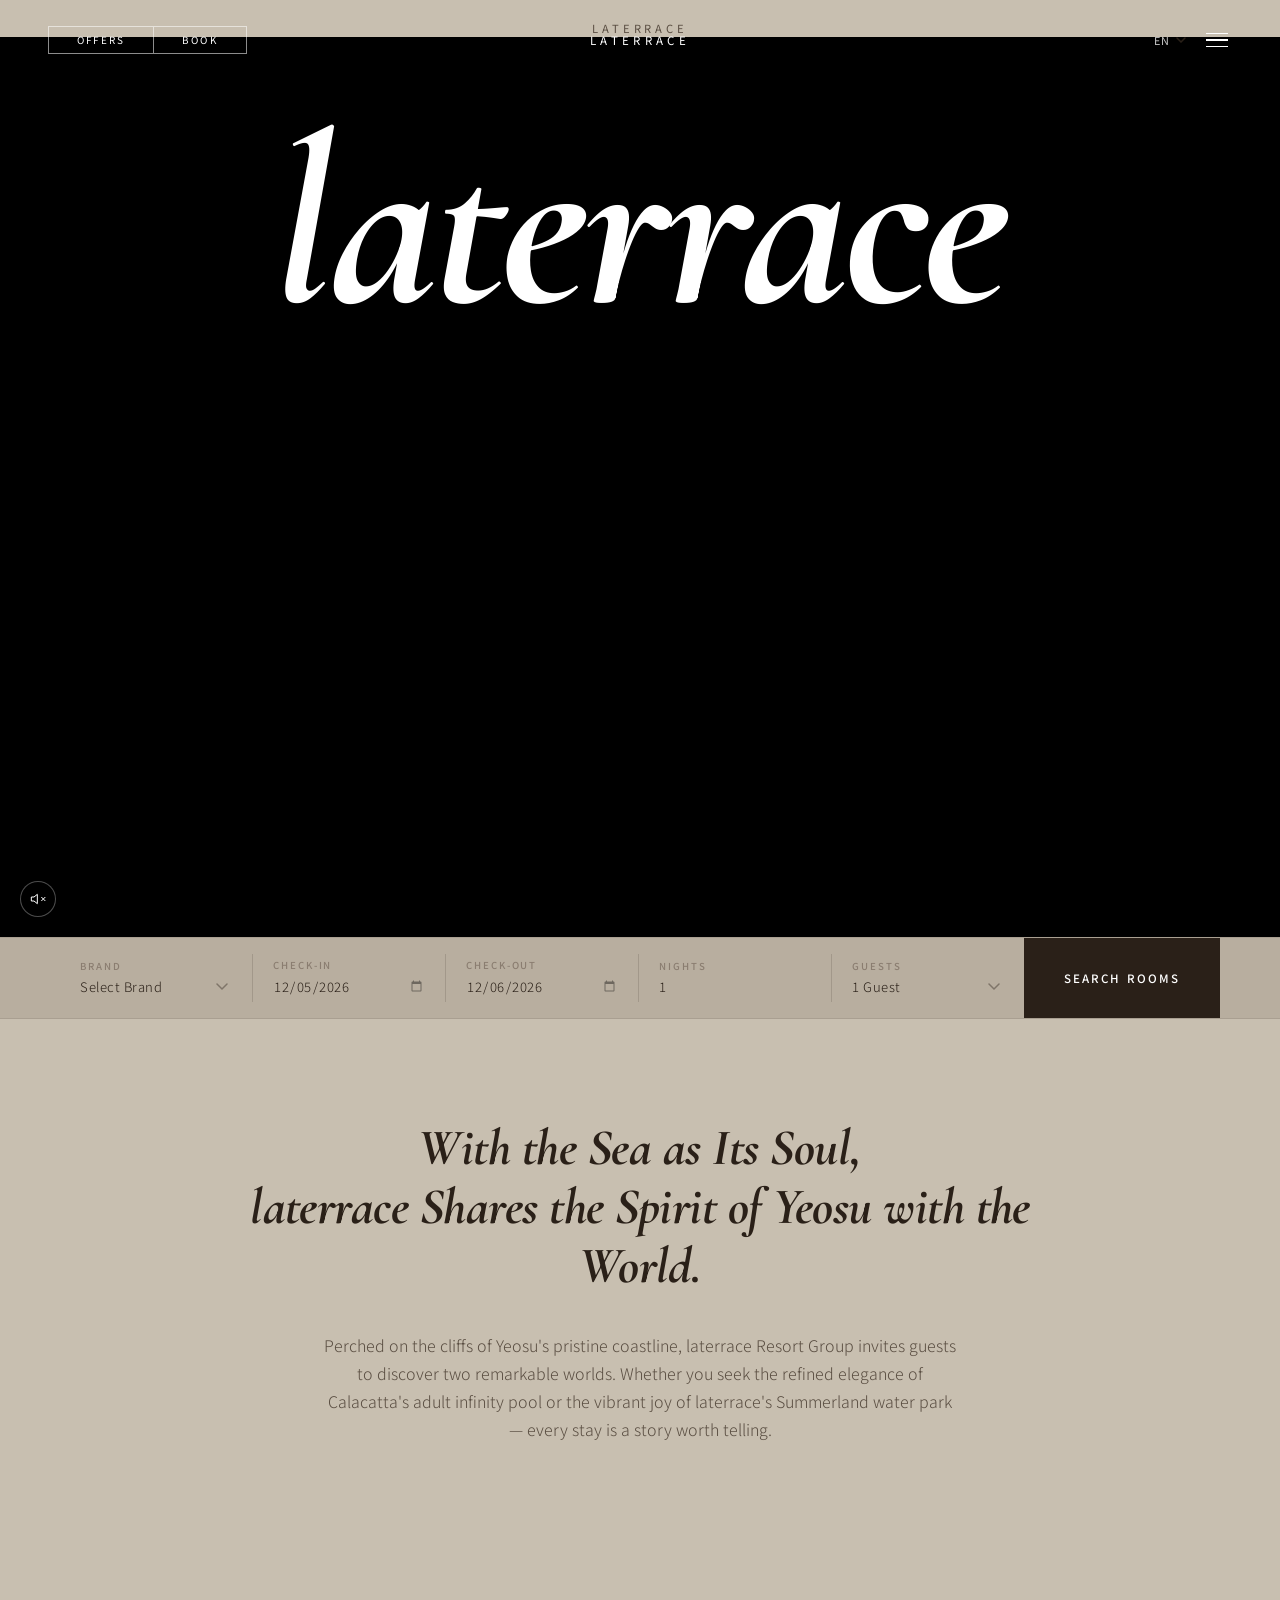
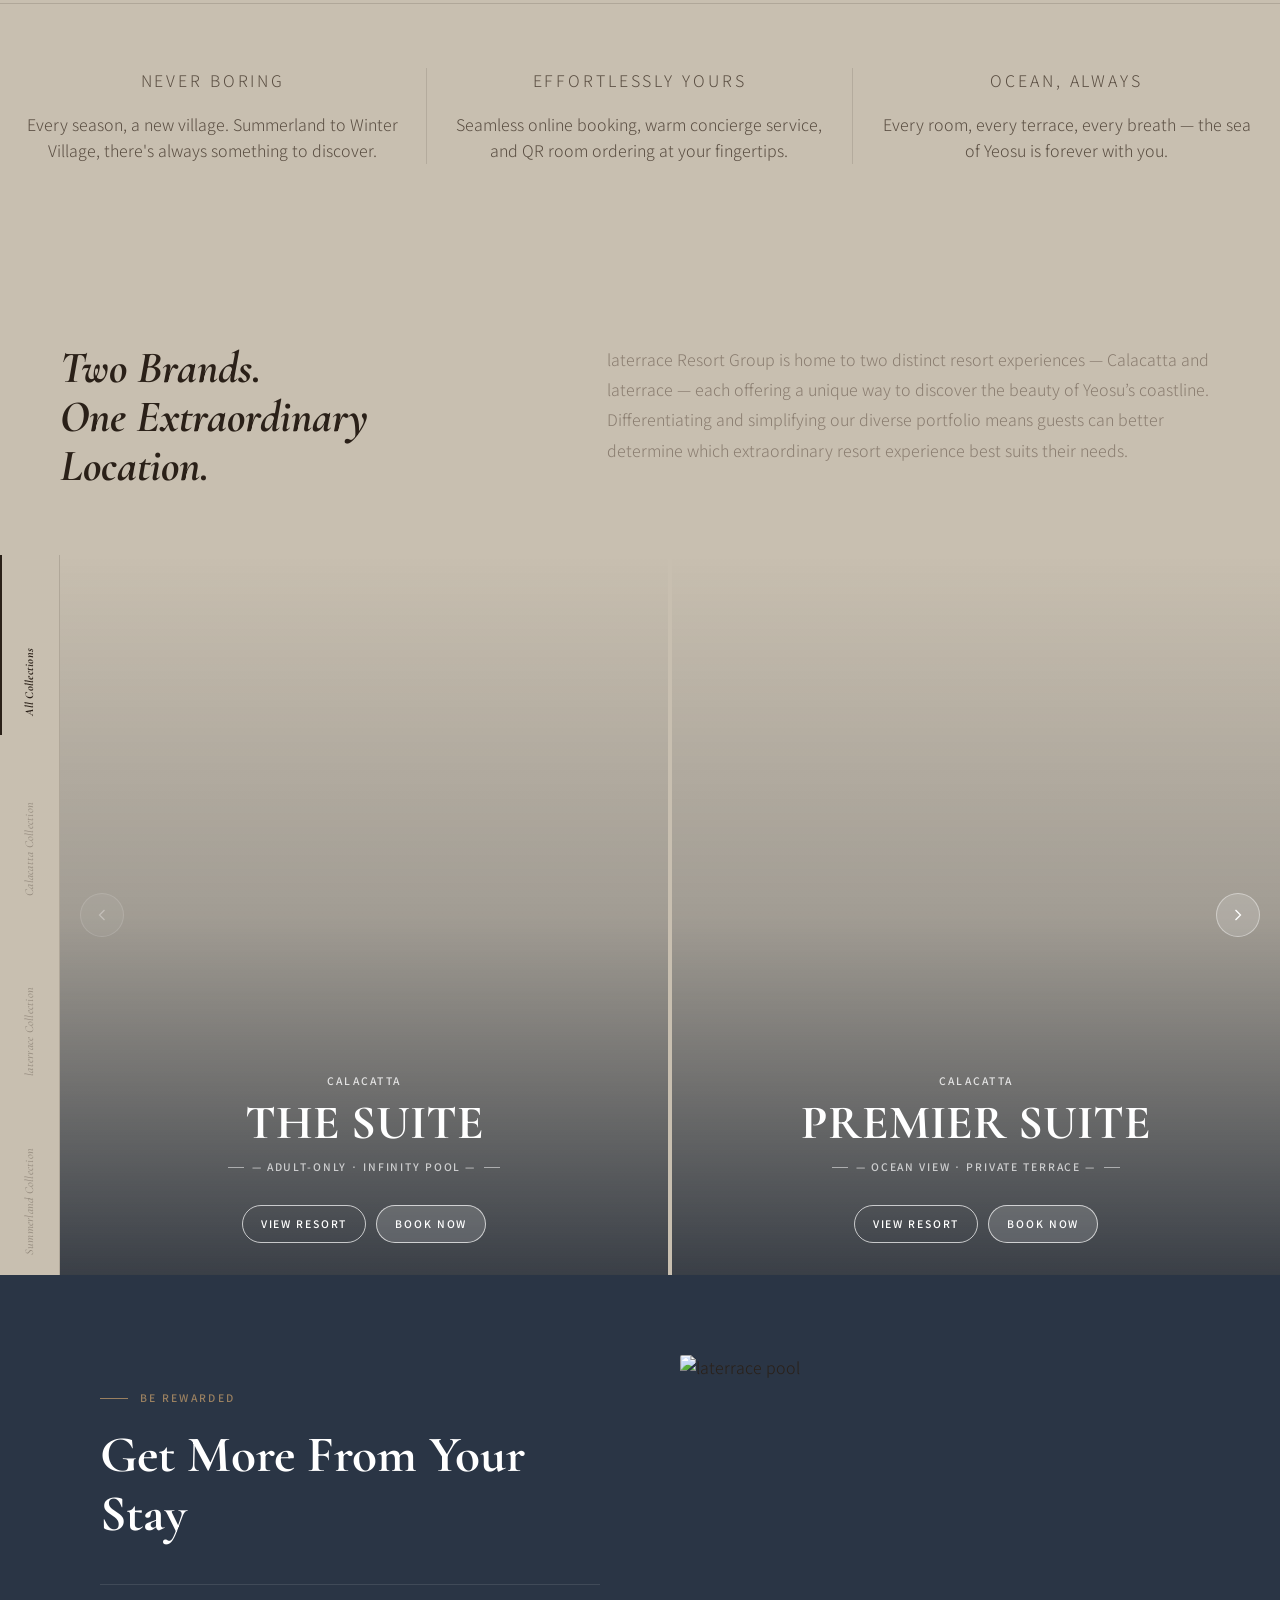
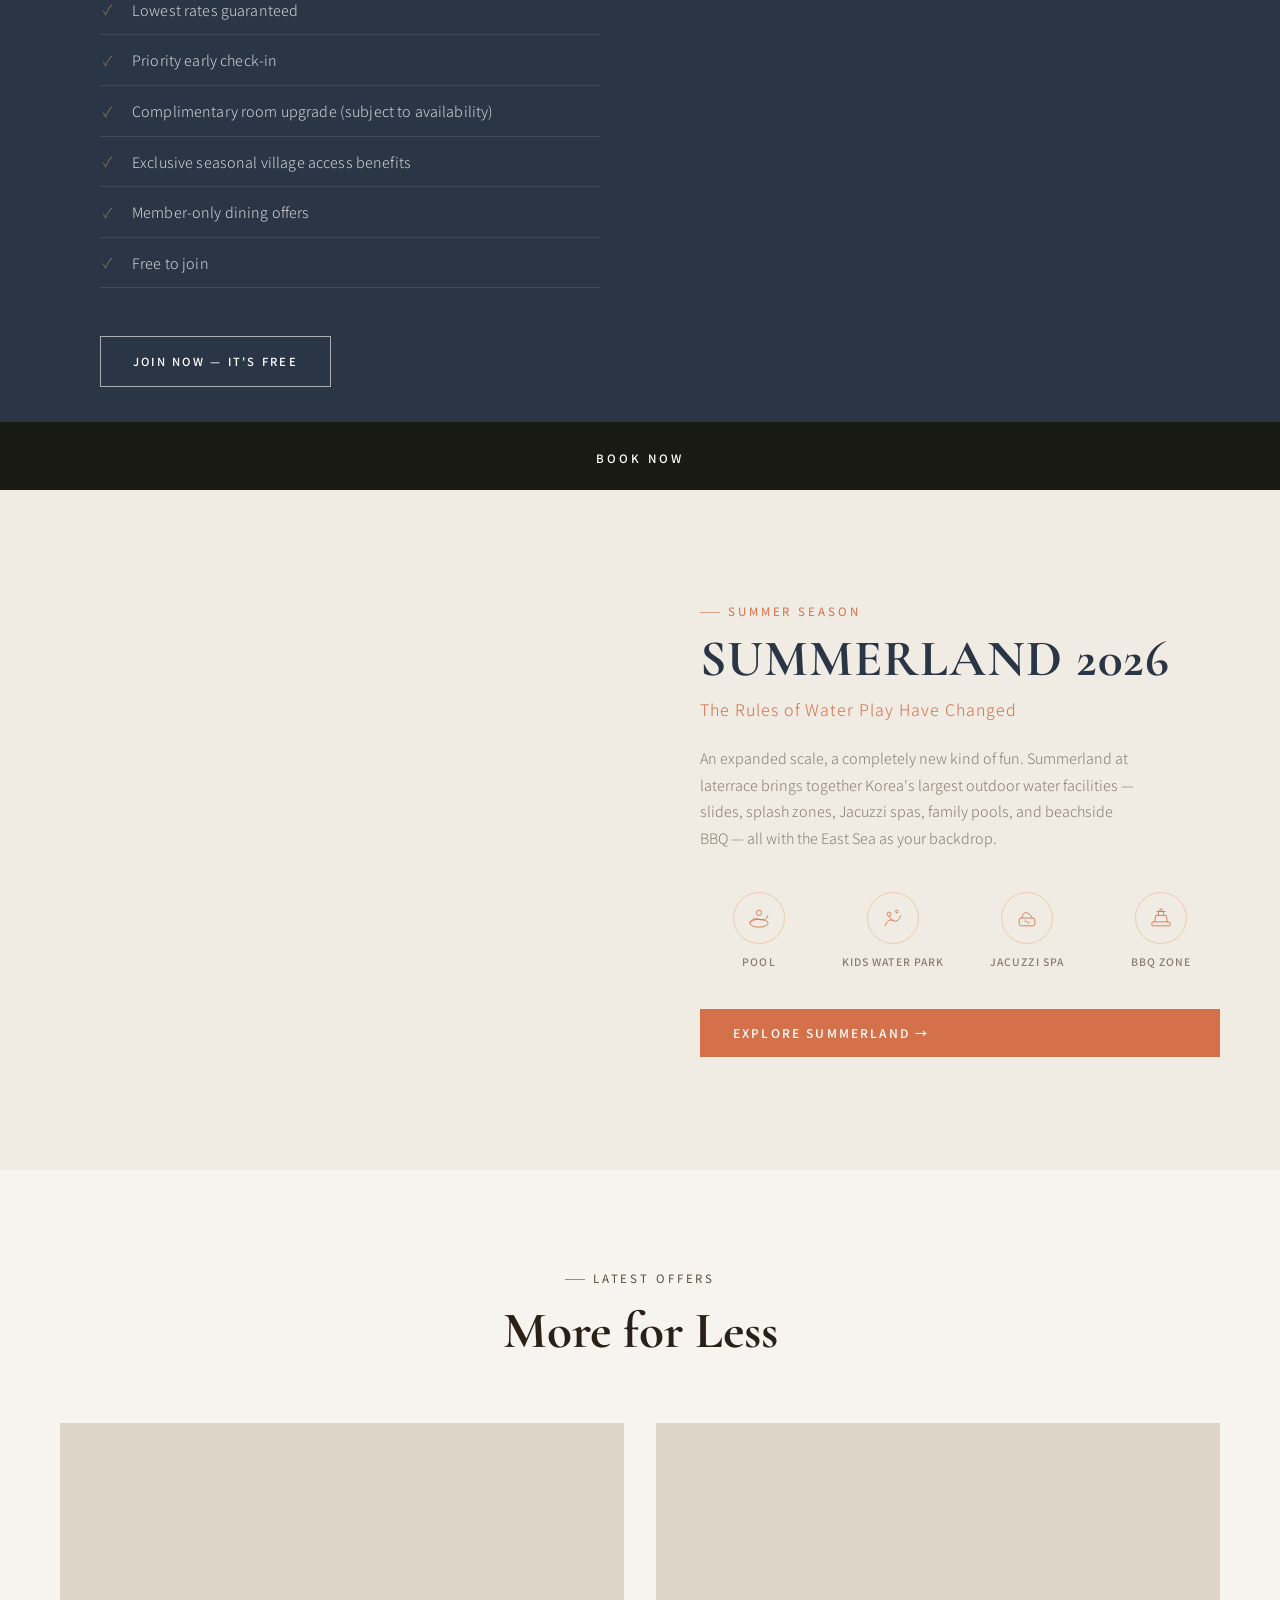
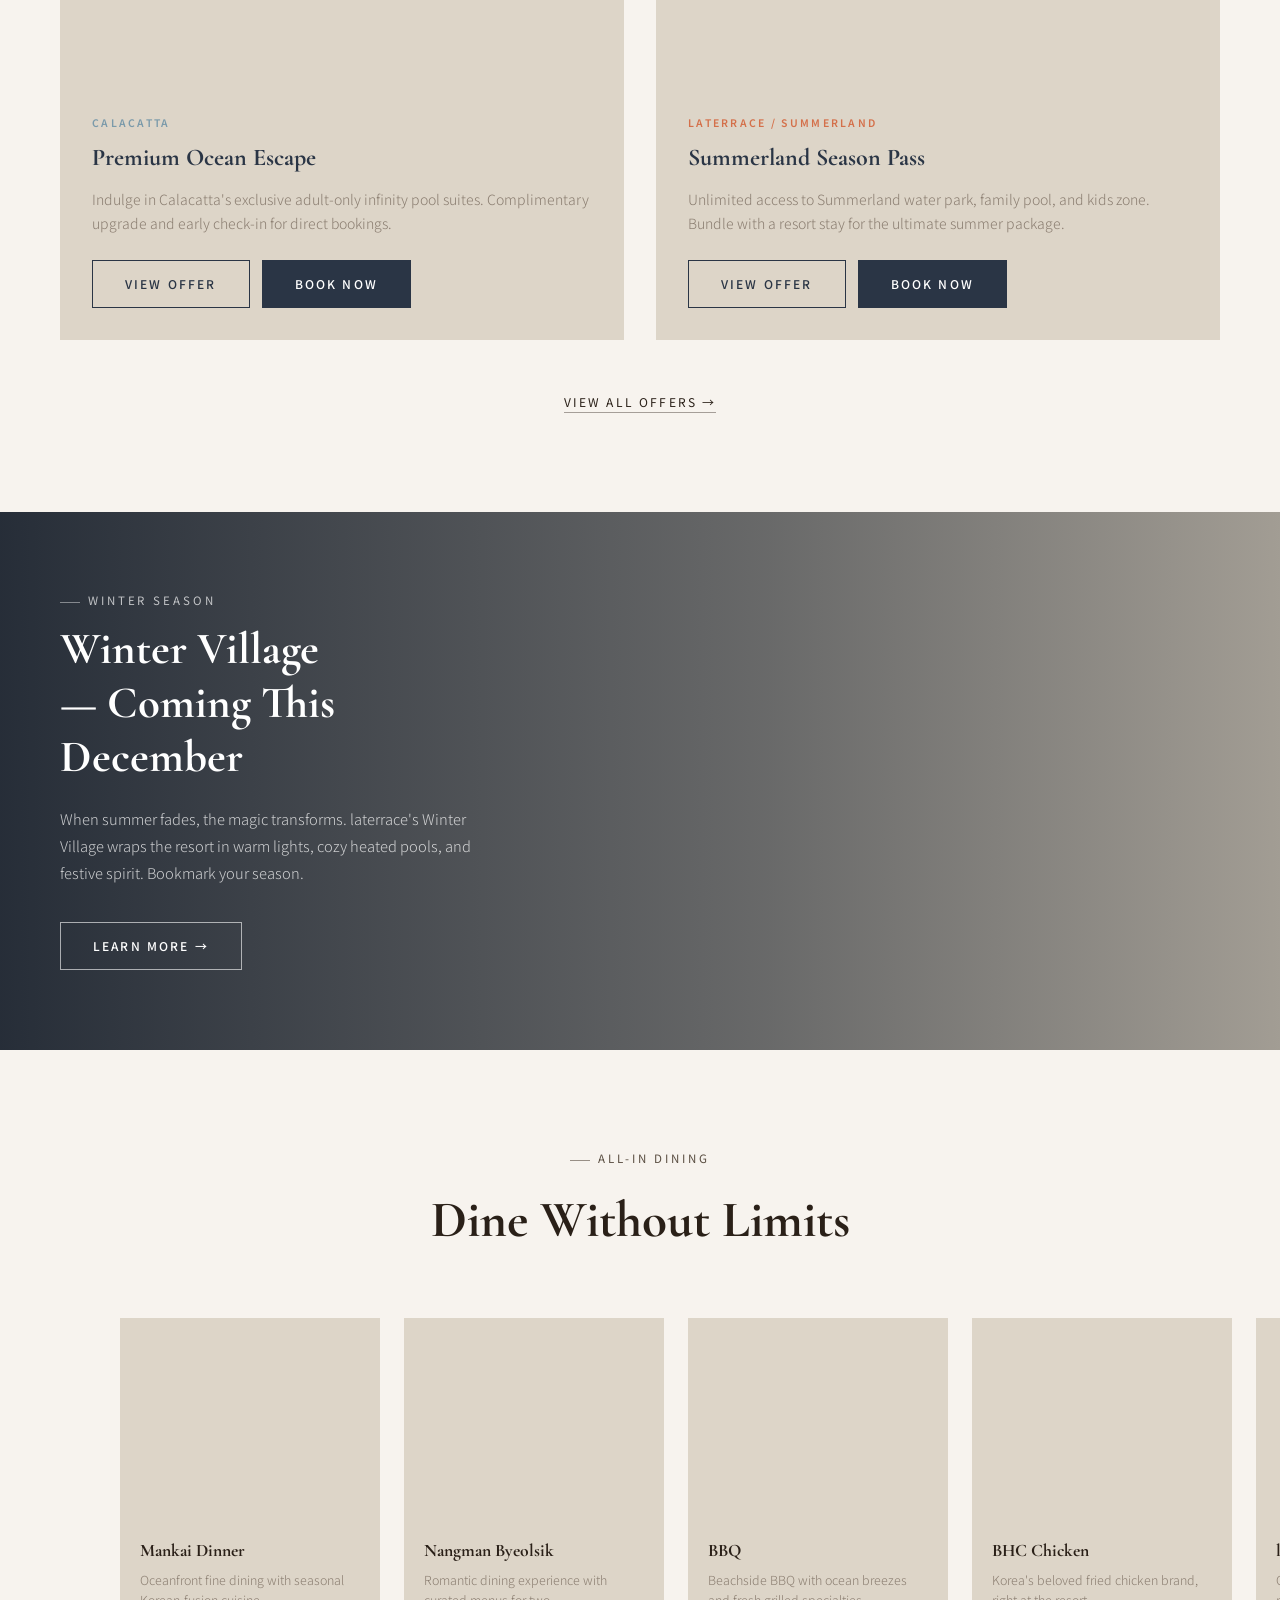
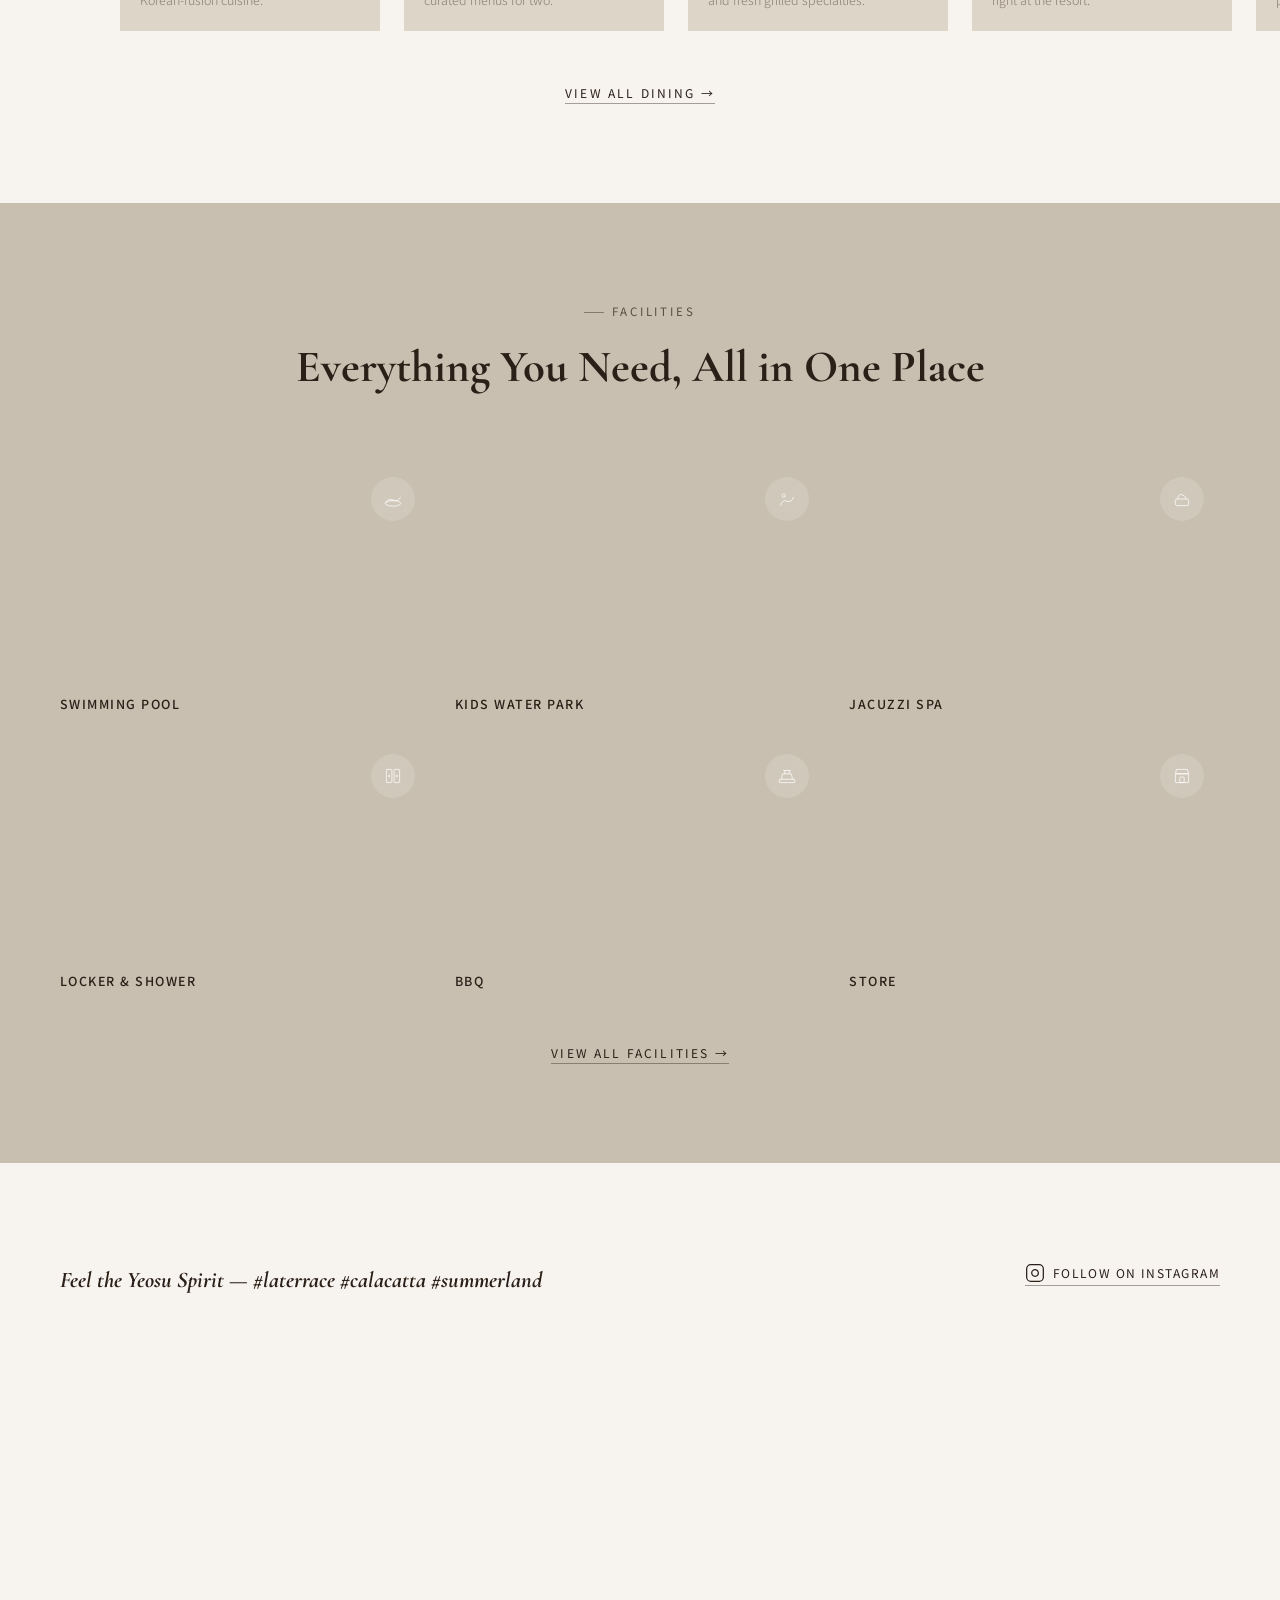
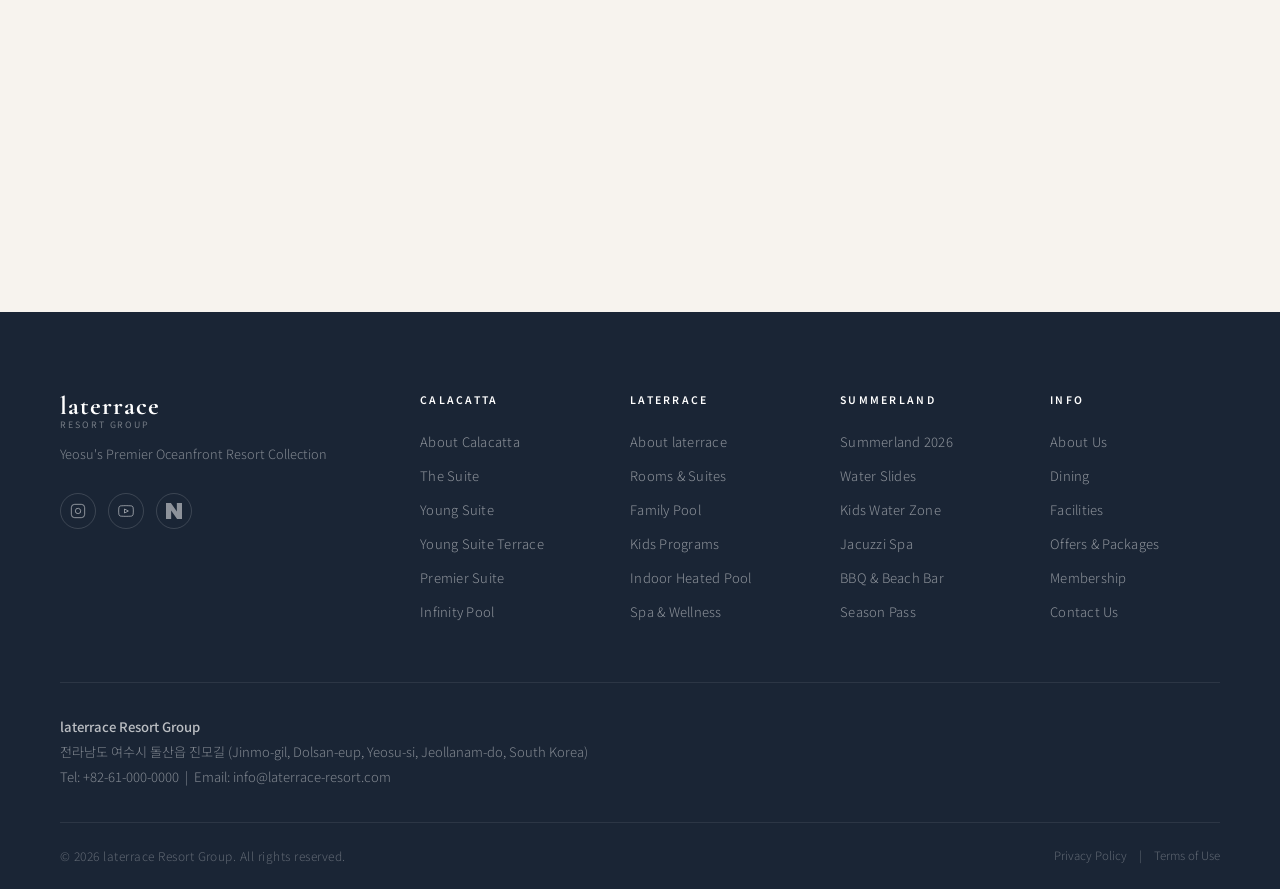
==== index.html @ 89e080fe "fix: brands tabs vertical list layout matching reference exactly" ====
<!DOCTYPE html>
<html lang="en">
<head>
  <meta charset="UTF-8" />
  <meta name="viewport" content="width=device-width, initial-scale=1.0" />
  <title>laterrace Resort Group | Yeosu's Premier Oceanfront Resort Collection</title>
  <meta name="description" content="Discover laterrace Resort Group in Yeosu, South Korea — home to Calacatta Hotel & Resort and laterrace Boutique Resort & Spa. Experience Summerland, luxury suites, and oceanfront living." />
  <link rel="preconnect" href="https://api.fontshare.com" />
  <link rel="preconnect" href="https://fonts.googleapis.com" />
  <link rel="preconnect" href="https://fonts.gstatic.com" crossorigin />
  <link href="https://fonts.googleapis.com/css2?family=Cormorant+Garamond:ital,wght@0,300;0,400;0,500;0,600;0,700;1,300;1,400;1,500;1,600;1,700&family=Noto+Sans+KR:wght@300;400;500&display=swap" rel="stylesheet" />
  <link href="https://api.fontshare.com/v2/css?f[]=satoshi@300,400,500,700&display=swap" rel="stylesheet" />
  <link rel="stylesheet" href="style.css" />
  <!-- HLS.js for native HLS streaming support -->
  <script src="https://cdn.jsdelivr.net/npm/hls.js@1.5.13/dist/hls.min.js"></script>
</head>
<body>

  <!-- ============================================================
       SECTION 1: NAVIGATION BAR
  ============================================================ -->
  <header class="navbar" id="navbar">
    <div class="navbar__inner">

      <!-- Left: OFFERS + BOOK (Sun Siyam style underline buttons) -->
      <div class="navbar__left">
        <a href="#offers" class="navbar__pill">OFFERS</a>
        <a href="#booking" class="navbar__pill">BOOK</a>
      </div>

      <!-- Center: brand name -->
      <a href="#" class="navbar__logo">
        <span class="navbar__logo-sub">laterrace</span>
      </a>

      <!-- Right: EN + hamburger -->
      <div class="navbar__right">
        <div class="navbar__lang">
          <button class="navbar__lang-btn active" data-lang="en">EN</button>
          <svg class="navbar__lang-arrow" viewBox="0 0 10 6" fill="none">
            <path d="M1 1l4 4 4-4" stroke="currentColor" stroke-width="1.5" stroke-linecap="round"/>
          </svg>
        </div>
        <button class="navbar__hamburger" id="hamburgerBtn" aria-label="Open menu">
          <span></span><span></span><span></span>
        </button>
      </div>

    </div>
  </header>

  <!-- Mobile Menu Overlay (Sun Siyam style) — placed outside header to avoid display:none inheritance -->
  <div class="navbar__mobile-menu" id="mobileMenu">
      <!-- Header: decorative logo center + X right -->
      <div class="mobile-menu__header">
        <!-- Decorative ornament (Sun Siyam style) -->
        <div class="mobile-menu__ornament" aria-hidden="true">
          <svg viewBox="0 0 80 50" fill="none" xmlns="http://www.w3.org/2000/svg">
            <!-- Decorative circular ornament like Sun Siyam -->
            <g transform="translate(40,25)">
              <circle cx="0" cy="0" r="18" stroke="currentColor" stroke-width="1" fill="none"/>
              <circle cx="0" cy="-18" r="3" fill="currentColor"/>
              <circle cx="0" cy="18" r="3" fill="currentColor"/>
              <circle cx="18" cy="0" r="3" fill="currentColor"/>
              <circle cx="-18" cy="0" r="3" fill="currentColor"/>
              <circle cx="12.7" cy="-12.7" r="2.5" fill="currentColor"/>
              <circle cx="-12.7" cy="-12.7" r="2.5" fill="currentColor"/>
              <circle cx="12.7" cy="12.7" r="2.5" fill="currentColor"/>
              <circle cx="-12.7" cy="12.7" r="2.5" fill="currentColor"/>
              <!-- Inner swirl lines -->
              <path d="M-8 -8 Q0 -14 8 -8 Q14 0 8 8 Q0 14 -8 8 Q-14 0 -8 -8Z" stroke="currentColor" stroke-width="1" fill="none"/>
            </g>
          </svg>
        </div>
        <button class="mobile-menu__close" id="mobileClose" aria-label="Close menu">&times;</button>
      </div>

      <!-- Divider -->
      <div class="mobile-menu__divider"></div>

      <!-- Nav links: large serif, title case -->
      <nav class="mobile-menu__nav">
        <a href="#" class="mobile-menu__link mobile-menu__link--active">
          <span class="mobile-menu__arrow">&#9654;</span>Home
        </a>
        <a href="#calacatta" class="mobile-menu__link">Calacatta</a>
        <a href="#laterrace" class="mobile-menu__link">laterrace</a>
        <a href="#summerland" class="mobile-menu__link">Summerland</a>
        <a href="#offers" class="mobile-menu__link">Offers</a>
        <a href="#dining" class="mobile-menu__link">Dining</a>
        <a href="#facilities" class="mobile-menu__link">Facilities</a>
        <a href="#contact" class="mobile-menu__link">Contact</a>
      </nav>

      <!-- JOIN MEMBERSHIP button -->
      <a href="#rewards" class="mobile-menu__join">JOIN OUR MEMBERSHIP</a>

      <!-- Language switcher -->
      <div class="mobile-menu__lang">
        <button class="mobile-menu__lang-btn active" data-lang="en">EN</button>
        <span class="mobile-menu__lang-sep">|</span>
        <button class="mobile-menu__lang-btn" data-lang="ko">KO</button>
      </div>
    </div>
  </div><!-- /mobileMenu -->

  <!-- ============================================================
       SECTION 2: HERO
       Part A: Fullscreen video (100vw x 100vh, no margin)
       Part B: Scroll → beige + wordmark overlapping video
  ============================================================ -->

  <!-- HERO: beige + wordmark overlapping fullscreen video -->
  <section class="hero" id="hero">

    <!-- Mobile-only top bar: hamburger -->
    <div class="hero__mobile-bar">
      <div class="hero__mobile-lang">
        <button class="navbar__lang-btn active" data-lang="en">EN</button>
        <svg class="hero__mobile-lang-arrow" viewBox="0 0 10 6" fill="none">
          <path d="M1 1l4 4 4-4" stroke="currentColor" stroke-width="1.5" stroke-linecap="round"/>
        </svg>
      </div>
      <button class="hero__mobile-hamburger" id="heroHamburgerBtn" aria-label="Open menu">
        <span></span><span></span><span></span>
      </button>
    </div>

    <!-- Brand label (small, above wordmark) -->
    <p class="hero__brand-label">LATERRACE</p>

    <!-- Hero stage: video + wordmark overlaid -->
    <div class="hero__stage">

      <!-- Video layer (behind text) -->
      <div class="hero__video-wrap">
        <video class="hero__video" id="heroVideo" preload="auto" webkit-playsinline="true" playsinline="true" x-webkit-airplay="allow" muted autoplay loop poster="http://gonylab11.speedgabia.com/calacatta/main/4.jpg"></video>
        <!-- Photo slideshow fallback -->
        <div class="hero__slideshow" id="heroSlideshow" style="display:none">
          <div class="hero__slide active" style="background-image:url('http://gonylab11.speedgabia.com/calacatta/main/1.jpg')"></div>
          <div class="hero__slide" style="background-image:url('http://gonylab11.speedgabia.com/calacatta/main/2.jpg')"></div>
          <div class="hero__slide" style="background-image:url('http://gonylab11.speedgabia.com/calacatta/main/3.jpg')"></div>
        </div>
        <!-- Volume button -->
        <button class="hero__volume" id="volumeBtn" aria-label="Toggle sound">
          <svg class="hero__volume-icon" id="volIconOff" viewBox="0 0 24 24" fill="none" stroke="currentColor" stroke-width="1.5">
            <path d="M11 5L6 9H2v6h4l5 4V5z"/>
            <line x1="23" y1="9" x2="17" y2="15"/>
            <line x1="17" y1="9" x2="23" y2="15"/>
          </svg>
          <svg class="hero__volume-icon hidden" id="volIconOn" viewBox="0 0 24 24" fill="none" stroke="currentColor" stroke-width="1.5">
            <path d="M11 5L6 9H2v6h4l5 4V5z"/>
            <path d="M19.07 4.93a10 10 0 0 1 0 14.14"/>
            <path d="M15.54 8.46a5 5 0 0 1 0 7.07"/>
          </svg>
        </button>
      </div>

      <!-- Wordmark layer (absolute, on top of video) -->
      <div class="hero__wordmark-wrap" aria-hidden="true">
        <span class="hero__wordmark">laterrace</span>
      </div>

    </div>

  </section>

  <!-- ============================================================
       SECTION 3: BOOKING WIDGET BAR
  ============================================================ -->
  <section class="booking" id="booking">
    <div class="booking__bar">
      <div class="booking__field">
        <label class="booking__label">BRAND</label>
        <select class="booking__select">
          <option value="">Select Brand</option>
          <option value="calacatta">CALACATTA Hotel &amp; Resort</option>
          <option value="laterrace">LATERRACE Boutique Resort</option>
        </select>
      </div>
      <div class="booking__divider"></div>
      <div class="booking__field">
        <label class="booking__label">CHECK-IN</label>
        <input type="date" class="booking__input" placeholder="Select date" />
      </div>
      <div class="booking__divider"></div>
      <div class="booking__field">
        <label class="booking__label">CHECK-OUT</label>
        <input type="date" class="booking__input" placeholder="Select date" />
      </div>
      <div class="booking__divider"></div>
      <div class="booking__field">
        <label class="booking__label">NIGHTS</label>
        <input type="number" class="booking__input" value="1" min="1" max="30" />
      </div>
      <div class="booking__divider"></div>
      <div class="booking__field">
        <label class="booking__label">GUESTS</label>
        <select class="booking__select">
          <option>1 Guest</option>
          <option>2 Guests</option>
          <option>3 Guests</option>
          <option>4 Guests</option>
          <option>5+ Guests</option>
        </select>
      </div>
      <button class="booking__btn">SEARCH ROOMS</button>
    </div>
  </section>

  <!-- ============================================================
       SECTION 4: BRAND INTRODUCTION — Centered layout (Sun Siyam style)
  ============================================================ -->
  <section class="intro" id="about">
    <div class="intro__inner intro__inner--centered container">

      <!-- Top: large centered heading -->
      <div class="intro__center-top reveal">
        <h2 class="intro__heading intro__heading--centered">
          With the Sea as Its Soul,<br />
          laterrace Shares the Spirit of Yeosu with the World.
        </h2>
        <p class="intro__body intro__body--centered">
          Perched on the cliffs of Yeosu's pristine coastline, laterrace Resort Group invites guests to discover two remarkable worlds. Whether you seek the refined elegance of Calacatta's adult infinity pool or the vibrant joy of laterrace's Summerland water park — every stay is a story worth telling.
        </p>
      </div>

      <!-- Bottom: 3-column feature cards -->
      <div class="intro__pillars-grid reveal delay-1">
        <div class="intro__pillar-col">
          <p class="intro__pillar-title--top">NEVER BORING</p>
          <p class="intro__pillar-desc--top">Every season, a new village. Summerland to Winter Village, there's always something to discover.</p>
        </div>
        <div class="intro__pillar-col">
          <p class="intro__pillar-title--top">EFFORTLESSLY YOURS</p>
          <p class="intro__pillar-desc--top">Seamless online booking, warm concierge service, and QR room ordering at your fingertips.</p>
        </div>
        <div class="intro__pillar-col">
          <p class="intro__pillar-title--top">OCEAN, ALWAYS</p>
          <p class="intro__pillar-desc--top">Every room, every terrace, every breath — the sea of Yeosu is forever with you.</p>
        </div>
      </div>

    </div>
  </section>

  <!-- ============================================================
       SECTION 5: DUAL BRAND SHOWCASE (brands) — rewards 바로 위
  ============================================================ -->
  <section class="brands" id="brands">

    <!-- 상단 소개 텍스트 영역 -->
    <div class="brands__intro reveal">
      <h2 class="brands__heading">Two Brands.<br />One Extraordinary<br />Location.</h2>
      <p class="brands__desc">laterrace Resort Group is home to two distinct resort experiences &mdash; Calacatta and laterrace &mdash; each offering a unique way to discover the beauty of Yeosu&rsquo;s coastline. Differentiating and simplifying our diverse portfolio means guests can better determine which extraordinary resort experience best suits their needs.</p>
    </div>

    <!-- 탭 메뉴 + 카드 슬라이더 래퍼런스 구조:
         모바일: 탭이 세로 목록 (위 구분선 → All Collections 굵게 → 구분선 → 나머지 항목들) → 아래 카드 슬라이더
         PC: 좌측 세로 탭 + 우측 슬라이더 나란히
    -->
    <div class="brands__main">
      <nav class="brands__tabs" aria-label="Brand collections">
        <button class="brands__tab brands__tab--active" data-collection="all">
          <span class="brands__tab-text">All Collections</span>
        </button>
        <button class="brands__tab" data-collection="calacatta">
          <span class="brands__tab-text">Calacatta Collection</span>
        </button>
        <button class="brands__tab" data-collection="laterrace">
          <span class="brands__tab-text">laterrace Collection</span>
        </button>
        <button class="brands__tab" data-collection="summerland">
          <span class="brands__tab-text">Summerland Collection</span>
        </button>
      </nav>

      <!-- 카드 슬라이더 -->
      <div class="brands__slider-wrap">
        <div class="brands__slider" id="brandsSlider">

          <div class="brand-slide" data-collection="calacatta">
            <div class="brand-slide__img" style="background-image:url('http://gonylab11.speedgabia.com/calacatta/main/facility/1.jpg');"></div>
            <div class="brand-slide__overlay"></div>
            <div class="brand-slide__content">
              <p class="brand-slide__brand">CALACATTA</p>
              <h3 class="brand-slide__name">THE SUITE</h3>
              <p class="brand-slide__sub">&mdash; ADULT-ONLY &middot; INFINITY POOL &mdash;</p>
            </div>
            <div class="brand-slide__actions">
              <a href="#" class="brand-slide__btn brand-slide__btn--outline">VIEW RESORT</a>
              <a href="#booking" class="brand-slide__btn brand-slide__btn--fill">BOOK NOW</a>
            </div>
          </div>

          <div class="brand-slide" data-collection="calacatta">
            <div class="brand-slide__img" style="background-image:url('http://gonylab11.speedgabia.com/calacatta/main/2.jpg');"></div>
            <div class="brand-slide__overlay"></div>
            <div class="brand-slide__content">
              <p class="brand-slide__brand">CALACATTA</p>
              <h3 class="brand-slide__name">PREMIER SUITE</h3>
              <p class="brand-slide__sub">&mdash; OCEAN VIEW &middot; PRIVATE TERRACE &mdash;</p>
            </div>
            <div class="brand-slide__actions">
              <a href="#" class="brand-slide__btn brand-slide__btn--outline">VIEW RESORT</a>
              <a href="#booking" class="brand-slide__btn brand-slide__btn--fill">BOOK NOW</a>
            </div>
          </div>

          <div class="brand-slide" data-collection="laterrace">
            <div class="brand-slide__img" style="background-image:url('http://gonylab4.speedgabia.com/laterrace/room/1/5/1.jpg');"></div>
            <div class="brand-slide__overlay"></div>
            <div class="brand-slide__content">
              <p class="brand-slide__brand">LATERRACE</p>
              <h3 class="brand-slide__name">BOUTIQUE RESORT</h3>
              <p class="brand-slide__sub">&mdash; FAMILY &middot; OCEANFRONT &mdash;</p>
            </div>
            <div class="brand-slide__actions">
              <a href="#" class="brand-slide__btn brand-slide__btn--outline">VIEW RESORT</a>
              <a href="#booking" class="brand-slide__btn brand-slide__btn--fill">BOOK NOW</a>
            </div>
          </div>

          <div class="brand-slide" data-collection="laterrace">
            <div class="brand-slide__img" style="background-image:url('http://gonylab4.speedgabia.com/laterrace/facility/2/1.jpg');"></div>
            <div class="brand-slide__overlay"></div>
            <div class="brand-slide__content">
              <p class="brand-slide__brand">LATERRACE</p>
              <h3 class="brand-slide__name">SPA &amp; WELLNESS</h3>
              <p class="brand-slide__sub">&mdash; HEALING &middot; OCEAN VIEWS &mdash;</p>
            </div>
            <div class="brand-slide__actions">
              <a href="#" class="brand-slide__btn brand-slide__btn--outline">VIEW RESORT</a>
              <a href="#booking" class="brand-slide__btn brand-slide__btn--fill">BOOK NOW</a>
            </div>
          </div>

          <div class="brand-slide" data-collection="summerland">
            <div class="brand-slide__img" style="background-image:url('http://gonylab4.speedgabia.com/laterrace/facility/1/1.jpg');"></div>
            <div class="brand-slide__overlay"></div>
            <div class="brand-slide__content">
              <p class="brand-slide__brand">SUMMERLAND</p>
              <h3 class="brand-slide__name">WATER PARK 2026</h3>
              <p class="brand-slide__sub">&mdash; FAMILY &middot; SLIDES &middot; JACUZZI &mdash;</p>
            </div>
            <div class="brand-slide__actions">
              <a href="#summerland" class="brand-slide__btn brand-slide__btn--outline">VIEW RESORT</a>
              <a href="#booking" class="brand-slide__btn brand-slide__btn--fill">BOOK NOW</a>
            </div>
          </div>

        </div><!-- /.brands__slider -->

        <button class="brands__arrow brands__arrow--prev" id="brandsPrev" aria-label="Previous">
          <svg viewBox="0 0 24 24" fill="none" stroke="currentColor" stroke-width="1.5"><polyline points="15 18 9 12 15 6"/></svg>
        </button>
        <button class="brands__arrow brands__arrow--next" id="brandsNext" aria-label="Next">
          <svg viewBox="0 0 24 24" fill="none" stroke="currentColor" stroke-width="1.5"><polyline points="9 6 15 12 9 18"/></svg>
        </button>

      </div><!-- /.brands__slider-wrap -->
    </div><!-- /.brands__main -->
  </section>

  <!-- ============================================================
       SECTION 5b: MEMBERSHIP / REWARDS TEASER
  ============================================================ -->
  <section class="rewards" id="rewards">
    <div class="rewards__body">
      <!-- 텍스트 영역 -->
      <div class="rewards__content reveal">
        <p class="rewards__eyebrow"><span class="rewards__eyebrow-line"></span> BE REWARDED</p>
        <h2 class="rewards__heading">Get More From Your Stay</h2>
        <ul class="rewards__list">
          <li class="rewards__item"><span class="rewards__check">&#10003;</span>Lowest rates guaranteed</li>
          <li class="rewards__item"><span class="rewards__check">&#10003;</span>Priority early check-in</li>
          <li class="rewards__item"><span class="rewards__check">&#10003;</span>Complimentary room upgrade (subject to availability)</li>
          <li class="rewards__item"><span class="rewards__check">&#10003;</span>Exclusive seasonal village access benefits</li>
          <li class="rewards__item"><span class="rewards__check">&#10003;</span>Member-only dining offers</li>
          <li class="rewards__item"><span class="rewards__check">&#10003;</span>Free to join</li>
        </ul>
        <a href="#" class="rewards__join-btn">JOIN NOW — IT'S FREE</a>
      </div>
      <!-- 이미지 영역 -->
      <div class="rewards__visual reveal delay-1">
        <img src="http://gonylab4.speedgabia.com/laterrace/facility/2/1.jpg" alt="laterrace pool" class="rewards__photo" />
      </div>
    </div>
    <!-- 하단 고정 BOOK NOW 바 -->
    <div class="rewards__book-bar">
      <a href="#booking" class="rewards__book-link">BOOK NOW</a>
    </div>
  </section>

  <!-- ============================================================
       SECTION 6: SEASONAL VILLAGE — SUMMERLAND HERO
  ============================================================ -->
  <section class="summerland" id="summerland">
    <div class="summerland__inner">
      <div class="summerland__visual reveal">
        <div class="summerland__photo" style="background-image:url('http://gonylab4.speedgabia.com/laterrace/facility/1/1.jpg'); background-size:cover; background-position:center; width:100%; height:100%; min-height:500px; border-radius:4px;"></div>
      </div>

      <div class="summerland__content reveal delay-1">
        <p class="section-label section-label--summer">Summer Season</p>
        <h2 class="summerland__heading">SUMMERLAND 2026</h2>
        <p class="summerland__sub">The Rules of Water Play Have Changed</p>
        <p class="summerland__body">
          An expanded scale, a completely new kind of fun. Summerland at laterrace brings together Korea's largest outdoor water facilities — slides, splash zones, Jacuzzi spas, family pools, and beachside BBQ — all with the East Sea as your backdrop.
        </p>
        <div class="summerland__features">
          <div class="summerland__feature">
            <div class="summerland__feature-icon">
              <svg viewBox="0 0 40 40" fill="none" stroke="currentColor" stroke-width="1.3">
                <ellipse cx="20" cy="28" rx="14" ry="6"/>
                <path d="M6 28 Q10 18 20 22 Q30 26 34 16"/>
                <circle cx="20" cy="12" r="4"/>
              </svg>
            </div>
            <span>Pool</span>
          </div>
          <div class="summerland__feature">
            <div class="summerland__feature-icon">
              <svg viewBox="0 0 40 40" fill="none" stroke="currentColor" stroke-width="1.3">
                <path d="M8 32 Q12 20 20 24 Q28 28 32 16"/>
                <circle cx="14" cy="14" r="3"/>
                <circle cx="26" cy="10" r="2"/>
                <path d="M14 17 Q16 22 20 24"/>
              </svg>
            </div>
            <span>Kids Water Park</span>
          </div>
          <div class="summerland__feature">
            <div class="summerland__feature-icon">
              <svg viewBox="0 0 40 40" fill="none" stroke="currentColor" stroke-width="1.3">
                <rect x="8" y="20" width="24" height="12" rx="3"/>
                <path d="M12 20 Q14 10 20 12 Q26 14 28 20"/>
                <path d="M16 26 Q18 22 20 26 Q22 30 24 26"/>
              </svg>
            </div>
            <span>Jacuzzi Spa</span>
          </div>
          <div class="summerland__feature">
            <div class="summerland__feature-icon">
              <svg viewBox="0 0 40 40" fill="none" stroke="currentColor" stroke-width="1.3">
                <rect x="6" y="26" width="28" height="6" rx="1"/>
                <path d="M10 26 L12 16 L28 16 L30 26"/>
                <path d="M16 16 L16 10 M24 16 L24 10"/>
                <path d="M13 10 L27 10"/>
                <circle cx="20" cy="8" r="2"/>
              </svg>
            </div>
            <span>BBQ Zone</span>
          </div>
        </div>
        <a href="#" class="btn btn--summer">EXPLORE SUMMERLAND &rarr;</a>
      </div>
    </div>
  </section>

  <!-- ============================================================
       SECTION 7: LATEST OFFERS
  ============================================================ -->
  <section class="offers" id="offers">
    <div class="offers__inner container">
      <div class="offers__header reveal">
        <p class="section-label">Latest Offers</p>
        <h2 class="offers__heading">More for Less</h2>
      </div>

      <div class="offers__grid reveal delay-1">
        <div class="offer-card">
          <div class="offer-card__image" style="background-image:url('http://gonylab11.speedgabia.com/calacatta/main/facility/1.jpg'); background-size:cover; background-position:center; height:260px; border-radius:4px 4px 0 0;"></div>
          <div class="offer-card__body">
            <p class="offer-card__brand">CALACATTA</p>
            <h3 class="offer-card__title">Premium Ocean Escape</h3>
            <p class="offer-card__desc">Indulge in Calacatta's exclusive adult-only infinity pool suites. Complimentary upgrade and early check-in for direct bookings.</p>
            <div class="offer-card__actions">
              <a href="#" class="btn btn--outline-dark">VIEW OFFER</a>
              <a href="#booking" class="btn btn--dark">BOOK NOW</a>
            </div>
          </div>
        </div>

        <div class="offer-card">
          <div class="offer-card__image" style="background-image:url('http://gonylab4.speedgabia.com/laterrace/facility/3/1.jpg'); background-size:cover; background-position:center; height:260px; border-radius:4px 4px 0 0;"></div>
          <div class="offer-card__body">
            <p class="offer-card__brand offer-card__brand--summer">LATERRACE / SUMMERLAND</p>
            <h3 class="offer-card__title">Summerland Season Pass</h3>
            <p class="offer-card__desc">Unlimited access to Summerland water park, family pool, and kids zone. Bundle with a resort stay for the ultimate summer package.</p>
            <div class="offer-card__actions">
              <a href="#" class="btn btn--outline-dark">VIEW OFFER</a>
              <a href="#booking" class="btn btn--dark">BOOK NOW</a>
            </div>
          </div>
        </div>
      </div>

      <div class="offers__more reveal delay-2">
        <a href="#" class="offers__more-link">VIEW ALL OFFERS &rarr;</a>
      </div>
    </div>
  </section>

  <!-- ============================================================
       SECTION 9: WINTER VILLAGE TEASER
  ============================================================ -->
  <section class="winter" id="winter">
    <div class="winter__inner">
      <div class="winter__bg" style="background-image:url('http://gonylab11.speedgabia.com/calacatta/main/6.jpg'); background-size:cover; background-position:center;"></div>
      <div class="winter__overlay"></div>
      <div class="winter__content reveal">
        <p class="section-label section-label--light">Winter Season</p>
        <h2 class="winter__heading">Winter Village<br />— Coming This December</h2>
        <p class="winter__body">
          When summer fades, the magic transforms. laterrace's Winter Village wraps the resort in warm lights, cozy heated pools, and festive spirit. Bookmark your season.
        </p>
        <a href="#" class="btn btn--outline-light">LEARN MORE &rarr;</a>
      </div>
    </div>
  </section>

  <!-- ============================================================
       SECTION 10: DINING HIGHLIGHT
  ============================================================ -->
  <section class="dining" id="dining">
    <div class="dining__inner container">
      <div class="dining__header reveal">
        <p class="section-label">All-in Dining</p>
        <h2 class="dining__heading">Dine Without Limits</h2>
      </div>

      <div class="dining__scroll-wrap">
        <div class="dining__cards reveal delay-1">
          <div class="dining-card">
            <div class="dining-card__image" style="background-image:url('http://gonylab4.speedgabia.com/laterrace/dining/1/2.jpg'); background-size:cover; background-position:center;"></div>
            <div class="dining-card__body">
              <h3 class="dining-card__name">Mankai Dinner</h3>
              <p class="dining-card__desc">Oceanfront fine dining with seasonal Korean-fusion cuisine.</p>
            </div>
          </div>
          <div class="dining-card">
            <div class="dining-card__image" style="background-image:url('http://gonylab4.speedgabia.com/laterrace/dining/2/1.jpg'); background-size:cover; background-position:center;"></div>
            <div class="dining-card__body">
              <h3 class="dining-card__name">Nangman Byeolsik</h3>
              <p class="dining-card__desc">Romantic dining experience with curated menus for two.</p>
            </div>
          </div>
          <div class="dining-card">
            <div class="dining-card__image" style="background-image:url('http://gonylab4.speedgabia.com/laterrace/dining/3/1.jpg'); background-size:cover; background-position:center;"></div>
            <div class="dining-card__body">
              <h3 class="dining-card__name">BBQ</h3>
              <p class="dining-card__desc">Beachside BBQ with ocean breezes and fresh grilled specialties.</p>
            </div>
          </div>
          <div class="dining-card">
            <div class="dining-card__image" style="background-image:url('http://gonylab4.speedgabia.com/laterrace/dining/4/1.jpg'); background-size:cover; background-position:center;"></div>
            <div class="dining-card__body">
              <h3 class="dining-card__name">BHC Chicken</h3>
              <p class="dining-card__desc">Korea's beloved fried chicken brand, right at the resort.</p>
            </div>
          </div>
          <div class="dining-card">
            <div class="dining-card__image" style="background-image:url('http://gonylab4.speedgabia.com/laterrace/dining/6/1.jpg'); background-size:cover; background-position:center;"></div>
            <div class="dining-card__body">
              <h3 class="dining-card__name">laterrace The Beach</h3>
              <p class="dining-card__desc">Casual beachfront bar and café with panoramic sea views.</p>
            </div>
          </div>
          <div class="dining-card">
            <div class="dining-card__image" style="background-image:url('http://gonylab4.speedgabia.com/laterrace/dining/7/1.jpg'); background-size:cover; background-position:center;"></div>
            <div class="dining-card__body">
              <h3 class="dining-card__name">CU Convenience Store</h3>
              <p class="dining-card__desc">24/7 convenience for snacks, drinks, and daily essentials.</p>
            </div>
          </div>
          <div class="dining-card">
            <div class="dining-card__image" style="background-image:url('http://gonylab4.speedgabia.com/laterrace/dining/5/1.jpg'); background-size:cover; background-position:center;"></div>
            <div class="dining-card__body">
              <h3 class="dining-card__name">Hot Dog</h3>
              <p class="dining-card__desc">Quick bites and snacks perfect for a day at the water park.</p>
            </div>
          </div>
        </div>
      </div>

      <div class="dining__more reveal delay-2">
        <a href="#" class="offers__more-link">VIEW ALL DINING &rarr;</a>
      </div>
    </div>
  </section>

  <!-- ============================================================
       SECTION 11: FACILITIES OVERVIEW
  ============================================================ -->
  <section class="facilities" id="facilities">
    <div class="facilities__inner container">
      <div class="facilities__header reveal">
        <p class="section-label">Facilities</p>
        <h2 class="facilities__heading">Everything You Need, All in One Place</h2>
      </div>

      <div class="facilities__grid reveal delay-1">
        <div class="facility-item">
          <div class="facility-item__image" style="background-image:url('http://gonylab4.speedgabia.com/laterrace/facility/1/1.jpg'); background-size:cover; background-position:center;"></div>
          <div class="facility-item__icon"><svg viewBox="0 0 40 40" fill="none" stroke="currentColor" stroke-width="1.3"><ellipse cx="20" cy="28" rx="14" ry="5"/><path d="M6 28 Q10 18 20 22 Q30 26 34 16"/></svg></div>
          <span class="facility-item__name">Swimming Pool</span>
        </div>
        <div class="facility-item">
          <div class="facility-item__image" style="background-image:url('http://gonylab4.speedgabia.com/laterrace/facility/3/1.jpg'); background-size:cover; background-position:center;"></div>
          <div class="facility-item__icon"><svg viewBox="0 0 40 40" fill="none" stroke="currentColor" stroke-width="1.3"><circle cx="14" cy="14" r="3"/><path d="M8 32 Q12 20 20 24 Q28 28 32 16"/></svg></div>
          <span class="facility-item__name">Kids Water Park</span>
        </div>
        <div class="facility-item">
          <div class="facility-item__image" style="background-image:url('http://gonylab4.speedgabia.com/laterrace/facility/5/1.jpg'); background-size:cover; background-position:center;"></div>
          <div class="facility-item__icon"><svg viewBox="0 0 40 40" fill="none" stroke="currentColor" stroke-width="1.3"><rect x="8" y="20" width="24" height="12" rx="3"/><path d="M12 20 Q14 10 20 12 Q26 14 28 20"/></svg></div>
          <span class="facility-item__name">Jacuzzi Spa</span>
        </div>
        <div class="facility-item">
          <div class="facility-item__image" style="background-image:url('http://gonylab11.speedgabia.com/calacatta/main/facility/4.jpg'); background-size:cover; background-position:center;"></div>
          <div class="facility-item__icon"><svg viewBox="0 0 40 40" fill="none" stroke="currentColor" stroke-width="1.3"><rect x="8" y="8" width="10" height="24" rx="1"/><rect x="22" y="8" width="10" height="24" rx="1"/><circle cx="13" cy="20" r="1.5"/><circle cx="27" cy="20" r="1.5"/></svg></div>
          <span class="facility-item__name">Locker &amp; Shower</span>
        </div>
        <div class="facility-item">
          <div class="facility-item__image" style="background-image:url('http://gonylab4.speedgabia.com/laterrace/dining/3/1.jpg'); background-size:cover; background-position:center;"></div>
          <div class="facility-item__icon"><svg viewBox="0 0 40 40" fill="none" stroke="currentColor" stroke-width="1.3"><rect x="6" y="26" width="28" height="6" rx="1"/><path d="M10 26 L12 16 L28 16 L30 26"/><path d="M16 16 L16 10 M24 16 L24 10"/><path d="M13 10 L27 10"/></svg></div>
          <span class="facility-item__name">BBQ</span>
        </div>
        <div class="facility-item">
          <div class="facility-item__image" style="background-image:url('http://gonylab4.speedgabia.com/laterrace/dining/7/1.jpg'); background-size:cover; background-position:center;"></div>
          <div class="facility-item__icon"><svg viewBox="0 0 40 40" fill="none" stroke="currentColor" stroke-width="1.3"><path d="M8 16 L10 8 L30 8 L32 16 Z"/><rect x="8" y="16" width="24" height="16" rx="1"/><rect x="16" y="22" width="8" height="10" rx="1"/></svg></div>
          <span class="facility-item__name">Store</span>
        </div>
      </div>

      <div class="facilities__more reveal delay-2">
        <a href="#" class="offers__more-link">VIEW ALL FACILITIES &rarr;</a>
      </div>
    </div>
  </section>

  <!-- ============================================================
       SECTION 12: SOCIAL PROOF / ATMOSPHERE GALLERY
  ============================================================ -->
  <section class="gallery" id="gallery">
    <div class="gallery__inner container">
      <div class="gallery__header reveal">
        <p class="gallery__tagline">Feel the Yeosu Spirit — #laterrace #calacatta #summerland</p>
        <a href="#" class="gallery__instagram">
          <svg viewBox="0 0 24 24" fill="none" stroke="currentColor" stroke-width="1.5" width="20" height="20">
            <rect x="2" y="2" width="20" height="20" rx="5" ry="5"/>
            <path d="M16 11.37A4 4 0 1 1 12.63 8 4 4 0 0 1 16 11.37z"/>
            <line x1="17.5" y1="6.5" x2="17.51" y2="6.5"/>
          </svg>
          Follow on Instagram
        </a>
      </div>

      <div class="gallery__grid reveal delay-1">
        <div class="gallery__item gallery__item--large" style="background-image:url('http://gonylab11.speedgabia.com/calacatta/main/1.jpg'); background-size:cover; background-position:center;"></div>
        <div class="gallery__item" style="background-image:url('http://gonylab4.speedgabia.com/laterrace/facility/1/1.jpg'); background-size:cover; background-position:center;"></div>
        <div class="gallery__item" style="background-image:url('http://gonylab4.speedgabia.com/laterrace/facility/3/1.jpg'); background-size:cover; background-position:center;"></div>
        <div class="gallery__item" style="background-image:url('http://gonylab11.speedgabia.com/calacatta/main/2.jpg'); background-size:cover; background-position:center;"></div>
        <div class="gallery__item gallery__item--wide" style="background-image:url('http://gonylab4.speedgabia.com/laterrace/room/4/1/1.jpg'); background-size:cover; background-position:center;"></div>
        <div class="gallery__item" style="background-image:url('http://gonylab4.speedgabia.com/laterrace/dining/1/1.jpg'); background-size:cover; background-position:center;"></div>
        <div class="gallery__item" style="background-image:url('http://gonylab4.speedgabia.com/laterrace/room/1/5/1.jpg'); background-size:cover; background-position:center;"></div>
        <div class="gallery__item" style="background-image:url('http://gonylab11.speedgabia.com/calacatta/main/3.jpg'); background-size:cover; background-position:center;"></div>
      </div>
    </div>
  </section>

  <!-- ============================================================
       SECTION 13: FOOTER
  ============================================================ -->
  <footer class="footer" id="contact">
    <div class="footer__inner container">
      <div class="footer__top">
        <div class="footer__brand">
          <a href="#" class="footer__logo">
            <span class="footer__logo-main">laterrace</span>
            <span class="footer__logo-sub">Resort Group</span>
          </a>
          <p class="footer__tagline">Yeosu's Premier Oceanfront Resort Collection</p>
          <div class="footer__social">
            <a href="#" class="footer__social-link" aria-label="Instagram">
              <svg viewBox="0 0 24 24" fill="none" stroke="currentColor" stroke-width="1.5"><rect x="2" y="2" width="20" height="20" rx="5" ry="5"/><path d="M16 11.37A4 4 0 1 1 12.63 8 4 4 0 0 1 16 11.37z"/><line x1="17.5" y1="6.5" x2="17.51" y2="6.5"/></svg>
            </a>
            <a href="#" class="footer__social-link" aria-label="YouTube">
              <svg viewBox="0 0 24 24" fill="none" stroke="currentColor" stroke-width="1.5"><path d="M22.54 6.42a2.78 2.78 0 0 0-1.95-1.96C18.88 4 12 4 12 4s-6.88 0-8.59.46A2.78 2.78 0 0 0 1.46 6.42 29 29 0 0 0 1 12a29 29 0 0 0 .46 5.58 2.78 2.78 0 0 0 1.95 1.96C5.12 20 12 20 12 20s6.88 0 8.59-.46a2.78 2.78 0 0 0 1.95-1.96A29 29 0 0 0 23 12a29 29 0 0 0-.46-5.58z"/><polygon points="9.75 15.02 15.5 12 9.75 8.98 9.75 15.02"/></svg>
            </a>
            <a href="#" class="footer__social-link" aria-label="Naver Blog">
              <svg viewBox="0 0 24 24" fill="currentColor" width="18" height="18"><path d="M16.273 12.845L7.376 0H0v24h7.727V11.155L16.624 24H24V0h-7.727z"/></svg>
            </a>
          </div>
        </div>

        <div class="footer__links">
          <div class="footer__col">
            <h4 class="footer__col-title">CALACATTA</h4>
            <ul class="footer__col-list">
              <li><a href="#">About Calacatta</a></li>
              <li><a href="#">The Suite</a></li>
              <li><a href="#">Young Suite</a></li>
              <li><a href="#">Young Suite Terrace</a></li>
              <li><a href="#">Premier Suite</a></li>
              <li><a href="#">Infinity Pool</a></li>
            </ul>
          </div>
          <div class="footer__col">
            <h4 class="footer__col-title">LATERRACE</h4>
            <ul class="footer__col-list">
              <li><a href="#">About laterrace</a></li>
              <li><a href="#">Rooms &amp; Suites</a></li>
              <li><a href="#">Family Pool</a></li>
              <li><a href="#">Kids Programs</a></li>
              <li><a href="#">Indoor Heated Pool</a></li>
              <li><a href="#">Spa &amp; Wellness</a></li>
            </ul>
          </div>
          <div class="footer__col">
            <h4 class="footer__col-title">SUMMERLAND</h4>
            <ul class="footer__col-list">
              <li><a href="#">Summerland 2026</a></li>
              <li><a href="#">Water Slides</a></li>
              <li><a href="#">Kids Water Zone</a></li>
              <li><a href="#">Jacuzzi Spa</a></li>
              <li><a href="#">BBQ &amp; Beach Bar</a></li>
              <li><a href="#">Season Pass</a></li>
            </ul>
          </div>
          <div class="footer__col">
            <h4 class="footer__col-title">INFO</h4>
            <ul class="footer__col-list">
              <li><a href="#">About Us</a></li>
              <li><a href="#">Dining</a></li>
              <li><a href="#">Facilities</a></li>
              <li><a href="#">Offers &amp; Packages</a></li>
              <li><a href="#">Membership</a></li>
              <li><a href="#">Contact Us</a></li>
            </ul>
          </div>
        </div>
      </div>

      <div class="footer__address">
        <p>
          <strong>laterrace Resort Group</strong><br />
          전라남도 여수시 돌산읍 진모길 (Jinmo-gil, Dolsan-eup, Yeosu-si, Jeollanam-do, South Korea)<br />
          Tel: +82-61-000-0000 &nbsp;|&nbsp; Email: info@laterrace-resort.com
        </p>
      </div>

      <div class="footer__bottom">
        <p class="footer__copyright">&copy; 2026 laterrace Resort Group. All rights reserved.</p>
        <div class="footer__legal">
          <a href="#">Privacy Policy</a>
          <span>|</span>
          <a href="#">Terms of Use</a>
        </div>
      </div>
    </div>
  </footer>

  <script src="script.js"></script>
</body>
</html>
---- style.css ----
/* ============================================================
   LA TERRACE RESORT GROUP — STYLE SHEET
   MOBILE FIRST — base styles = 390px (iPhone 14)
   Breakpoints:
     @media (min-width: 600px)  — large phone / small tablet
     @media (min-width: 768px)  — tablet
     @media (min-width: 1024px) — desktop
     @media (min-width: 1440px) — wide desktop
============================================================ */

/* ── CSS Custom Properties ── */
:root {
  /* Sun Siyam-inspired sand/beige palette */
  --color-sand:        #c8bfb0;
  --color-sand-light:  #ddd5c8;
  --color-sand-dark:   #b8ae9f;
  --color-cream:       #f0ebe3;
  --color-cream-dark:  #e4ddd4;
  --color-linen:       #f7f3ee;

  /* Text colors */
  --color-text:        #2a2018;
  --color-text-mid:    #5a4e42;
  --color-text-muted:  #8a7d70;
  --color-white:       #ffffff;

  /* Accent */
  --color-gold:        #9a8060;
  --color-gold-light:  #b89a78;
  --color-gold-bright: #c8a96e;

  /* Brand colors */
  --color-navy:        #2a3545;
  --color-navy-deep:   #1a2535;
  --color-calacatta:   #7a9aaa;
  --color-summer:      #d4704a;
  --color-summer-lt:   #e8906a;
  --color-winter:      #4a6a8f;

  --font-serif:  'Cormorant Garamond', Georgia, serif;
  --font-sans:   'Satoshi', 'Noto Sans KR', sans-serif;

  /* Mobile-first spacing */
  --section-pad: 60px;
  --container-px: 20px;

  --max-w: 1440px;
  --transition: 0.35s cubic-bezier(0.4, 0, 0.2, 1);
  --transition-slow: 0.6s cubic-bezier(0.4, 0, 0.2, 1);
}

@media (min-width: 768px) {
  :root {
    --section-pad: 80px;
    --container-px: 40px;
  }
}

@media (min-width: 1024px) {
  :root {
    --section-pad: 100px;
    --container-px: 60px;
  }
}

/* ── Reset & Base ── */
*, *::before, *::after { box-sizing: border-box; margin: 0; padding: 0; }

html {
  scroll-behavior: smooth;
  font-size: 16px;
}

body {
  font-family: var(--font-sans);
  font-weight: 300;
  color: var(--color-text);
  background: var(--color-sand);
  line-height: 1.5;
  overflow-x: hidden;
}

img, video { display: block; max-width: 100%; }
a { text-decoration: none; color: inherit; }
ul { list-style: none; }
button { cursor: pointer; border: none; background: none; font-family: inherit; }
input, select { font-family: inherit; }

/* ── Container ── */
.container {
  max-width: var(--max-w);
  margin: 0 auto;
  padding: 0 var(--container-px);
}

/* ── Section Label ── */
.section-label {
  font-family: var(--font-sans);
  font-size: 0.72rem;
  font-weight: 400;
  letter-spacing: 0.25em;
  text-transform: uppercase;
  color: var(--color-text-mid);
  display: block;
  margin-bottom: 14px;
}
.section-label--light { color: rgba(255,255,255,0.7); }
.section-label--summer { color: var(--color-summer); }
.section-label::before {
  content: '';
  display: inline-block;
  width: 20px;
  height: 1px;
  background: currentColor;
  vertical-align: middle;
  margin-right: 8px;
  opacity: 0.6;
}

/* ── Buttons ── */
.btn {
  display: inline-block;
  font-family: var(--font-sans);
  font-size: 0.72rem;
  font-weight: 500;
  letter-spacing: 0.18em;
  text-transform: uppercase;
  padding: 13px 28px;
  transition: var(--transition);
  cursor: pointer;
}

@media (min-width: 768px) {
  .btn { font-size: 0.75rem; padding: 14px 32px; }
}

.btn--book {
  background: var(--color-text);
  color: var(--color-white);
  border: 1px solid var(--color-text);
}
.btn--book:hover { background: var(--color-text-mid); border-color: var(--color-text-mid); }

.btn--dark {
  background: var(--color-navy);
  color: var(--color-white);
  border: 1px solid var(--color-navy);
}
.btn--dark:hover { background: var(--color-navy-deep); }

.btn--outline-dark {
  background: transparent;
  color: var(--color-navy);
  border: 1px solid var(--color-navy);
}
.btn--outline-dark:hover { background: var(--color-navy); color: var(--color-white); }

.btn--outline-light {
  background: transparent;
  color: var(--color-white);
  border: 1px solid rgba(255,255,255,0.6);
}
.btn--outline-light:hover { background: rgba(255,255,255,0.15); border-color: var(--color-white); }

.btn--summer {
  background: var(--color-summer);
  color: var(--color-white);
  border: 1px solid var(--color-summer);
}
.btn--summer:hover { background: var(--color-summer-lt); border-color: var(--color-summer-lt); }

.btn--calacatta {
  background: transparent;
  color: var(--color-calacatta);
  border: 1px solid var(--color-calacatta);
  font-size: 0.68rem;
  padding: 11px 20px;
}
.btn--calacatta:hover { background: var(--color-calacatta); color: var(--color-navy); }

.btn--laterrace {
  background: transparent;
  color: var(--color-summer);
  border: 1px solid var(--color-summer);
  font-size: 0.68rem;
  padding: 11px 20px;
}
.btn--laterrace:hover { background: var(--color-summer); color: var(--color-white); }

/* ── Photo Placeholder ── */
.photo-placeholder {
  position: relative;
  display: flex;
  align-items: center;
  justify-content: center;
  overflow: hidden;
}
.photo-placeholder span {
  font-family: var(--font-sans);
  font-size: 0.7rem;
  font-weight: 400;
  letter-spacing: 0.1em;
  text-transform: uppercase;
  color: rgba(255,255,255,0.65);
  text-align: center;
  padding: 16px;
  z-index: 1;
  max-width: 80%;
  word-break: break-word;
}

.photo-placeholder--rewards      { background: linear-gradient(135deg, #1a2535 0%, #2e4a6b 100%); }
.photo-placeholder--summerland   { background: linear-gradient(135deg, #b85a1a 0%, #e87b4a 50%, #f5c842 100%); }
.photo-placeholder--calacatta-offer { background: linear-gradient(135deg, #1a2535 0%, #8ca9b8 100%); }
.photo-placeholder--summerland-offer { background: linear-gradient(135deg, #c8520a 0%, #e87b4a 100%); }
.photo-placeholder--calacatta   { background: linear-gradient(160deg, #0d1c2b 0%, #1a3550 50%, #8ca9b8 100%); }
.photo-placeholder--laterrace   { background: linear-gradient(160deg, #1a2535 0%, #2d5a4a 50%, #e87b4a 100%); }
.photo-placeholder--winter      { background: linear-gradient(135deg, #1a2535 0%, #2d4a6e 50%, #5a7a9f 100%); }
.photo-placeholder--dining-1    { background: linear-gradient(135deg, #2a1a0a 0%, #6b3a1a 100%); }
.photo-placeholder--dining-2    { background: linear-gradient(135deg, #1a2535 0%, #4a3060 100%); }
.photo-placeholder--dining-3    { background: linear-gradient(135deg, #3a1a00 0%, #8b4a00 100%); }
.photo-placeholder--dining-4    { background: linear-gradient(135deg, #2a0a0a 0%, #8b1a1a 100%); }
.photo-placeholder--dining-5    { background: linear-gradient(135deg, #0a1a2a 0%, #1a4a6a 100%); }
.photo-placeholder--dining-6    { background: linear-gradient(135deg, #1a2a1a 0%, #2a5a2a 100%); }
.photo-placeholder--dining-7    { background: linear-gradient(135deg, #2a1a00 0%, #7a4a00 100%); }
.photo-placeholder--facility-1  { background: linear-gradient(135deg, #1a2535 0%, #2e6a8a 100%); }
.photo-placeholder--facility-2  { background: linear-gradient(135deg, #1a3a1a 0%, #2a8a4a 100%); }
.photo-placeholder--facility-3  { background: linear-gradient(135deg, #2a1a35 0%, #5a3a6a 100%); }
.photo-placeholder--facility-4  { background: linear-gradient(135deg, #1a2535 0%, #4a5a6a 100%); }
.photo-placeholder--facility-5  { background: linear-gradient(135deg, #2a1a00 0%, #7a4a00 100%); }
.photo-placeholder--facility-6  { background: linear-gradient(135deg, #1a2535 0%, #3a4a2a 100%); }
.photo-placeholder--gallery-1   { background: linear-gradient(135deg, #0a1520 0%, #1a3550 100%); }
.photo-placeholder--gallery-2   { background: linear-gradient(135deg, #1a2535 0%, #8ca9b8 100%); }
.photo-placeholder--gallery-3   { background: linear-gradient(135deg, #c8520a 0%, #e87b4a 100%); }
.photo-placeholder--gallery-4   { background: linear-gradient(135deg, #1a2535 0%, #c8a96e 100%); }
.photo-placeholder--gallery-5   { background: linear-gradient(135deg, #1a3a2a 0%, #2a7a5a 100%); }
.photo-placeholder--gallery-6   { background: linear-gradient(135deg, #2a1a0a 0%, #6b3a1a 100%); }
.photo-placeholder--gallery-7   { background: linear-gradient(135deg, #1a2535 0%, #3a4a5a 100%); }
.photo-placeholder--gallery-8   { background: linear-gradient(135deg, #0a1a2a 0%, #1a4a6a 100%); }

/* ── Scroll Reveal Animations ── */
.reveal {
  opacity: 0;
  transform: translateY(24px);
  transition: opacity 0.7s ease, transform 0.7s ease;
}
.reveal.visible { opacity: 1; transform: translateY(0); }
.delay-1 { transition-delay: 0.15s; }
.delay-2 { transition-delay: 0.3s; }

.fade-in-up {
  opacity: 0;
  transform: translateY(20px);
  animation: fadeInUp 1s ease forwards;
}
.fade-in-up.delay-1 { animation-delay: 0.4s; }
.fade-in-up.delay-2 { animation-delay: 0.8s; }

@keyframes fadeInUp {
  to { opacity: 1; transform: translateY(0); }
}

.hidden { display: none !important; }

/* ============================================================
   SECTION 1: NAVIGATION BAR
============================================================ */
.navbar {
  position: fixed;
  top: 0;
  left: 0;
  right: 0;
  z-index: 1000;
  background: transparent;
  transition: background var(--transition), box-shadow var(--transition);
  padding: 0;
  border-bottom: none;
  /* Mobile: hidden — replaced by hero__mobile-bar */
  display: none;
}

@media (min-width: 768px) {
  .navbar { display: block; }
}

.navbar.scrolled {
  background: var(--color-sand);
  box-shadow: 0 1px 0 rgba(0,0,0,0.08);
  border-bottom: 1px solid rgba(42,32,24,0.08);
}

.navbar__inner {
  max-width: 100%;
  margin: 0;
  padding: 0 48px;
  height: 80px;
  display: grid;
  grid-template-columns: 1fr auto 1fr;
  align-items: center;
}
.navbar.scrolled .navbar__inner { height: 64px; }

/* Left pill buttons */
.navbar__left {
  display: flex;
  align-items: center;
}
.navbar__pill {
  font-family: var(--font-sans);
  font-size: 0.62rem;
  font-weight: 400;
  letter-spacing: 0.22em;
  text-transform: uppercase;
  color: var(--color-white);
  padding: 6px 28px;
  border: 1px solid rgba(255,255,255,0.55);
  transition: color var(--transition), border-color var(--transition), background var(--transition);
  white-space: nowrap;
}
.navbar__pill:first-child { border-right: none; }
.navbar__pill:hover { background: rgba(255,255,255,0.12); }
.navbar.scrolled .navbar__pill { color: var(--color-text); border-color: rgba(42,32,24,0.35); }
.navbar.scrolled .navbar__pill:hover { background: rgba(42,32,24,0.06); }

/* Center logo */
.navbar__logo {
  display: flex;
  flex-direction: column;
  align-items: center;
  justify-content: center;
  text-align: center;
  line-height: 1.1;
}
.navbar__logo-main {
  font-family: var(--font-serif);
  font-size: 1.5rem;
  font-weight: 700;
  color: var(--color-white);
  letter-spacing: 0.04em;
  transition: color var(--transition);
}
.navbar__logo-sub {
  font-family: var(--font-sans);
  font-size: 0.72rem;
  font-weight: 400;
  letter-spacing: 0.38em;
  text-transform: uppercase;
  color: var(--color-white);
  transition: color var(--transition);
}
.navbar.scrolled .navbar__logo-main { color: var(--color-text); }
.navbar.scrolled .navbar__logo-sub  { color: var(--color-text); }

/* Right controls */
.navbar__right {
  display: flex;
  align-items: center;
  justify-content: flex-end;
  gap: 16px;
}
.navbar__nav {
  display: flex;
  align-items: center;
  gap: 28px;
}
.navbar__link {
  font-family: var(--font-sans);
  font-size: 0.68rem;
  font-weight: 400;
  letter-spacing: 0.16em;
  text-transform: uppercase;
  color: var(--color-text);
  transition: color var(--transition);
  position: relative;
  padding-bottom: 2px;
}
.navbar__link::after {
  content: '';
  position: absolute;
  bottom: -2px; left: 0;
  width: 0; height: 1px;
  background: var(--color-text);
  transition: width var(--transition);
}
.navbar__link:hover::after { width: 100%; }
.navbar__link:hover { opacity: 0.7; }

.navbar__controls {
  display: flex;
  align-items: center;
  gap: 20px;
  flex-shrink: 0;
}
.navbar__lang {
  display: flex;
  align-items: center;
  gap: 6px;
}
.navbar__lang-btn {
  font-family: var(--font-sans);
  font-size: 0.68rem;
  font-weight: 400;
  letter-spacing: 0.1em;
  color: var(--color-white);
  transition: color var(--transition);
  padding: 2px 0;
}
.navbar__lang-btn.active, .navbar__lang-btn:hover { opacity: 0.8; }
.navbar.scrolled .navbar__lang-btn { color: var(--color-text-muted); opacity: 1; }
.navbar.scrolled .navbar__lang-btn.active,
.navbar.scrolled .navbar__lang-btn:hover { color: var(--color-text); }
.navbar__lang-sep { color: rgba(255,255,255,0.5); font-size: 0.65rem; }
.navbar.scrolled .navbar__lang-sep { color: var(--color-text-muted); }
.navbar__lang-arrow { width: 10px; height: 6px; stroke: currentColor; flex-shrink: 0; }

/* Hamburger */
.navbar__hamburger {
  display: flex;
  flex-direction: column;
  gap: 5px;
  padding: 4px;
  cursor: pointer;
}
.navbar__hamburger span {
  display: block;
  width: 22px;
  height: 1.5px;
  background: var(--color-white);
  transition: background var(--transition);
}
.navbar.scrolled .navbar__hamburger span { background: var(--color-text); }

/* ── Mobile Menu (full-screen overlay) ── */
.navbar__mobile-menu {
  position: fixed;
  top: 0;
  left: -100%;
  width: 100vw;
  height: 100vh;
  background: var(--color-sand);
  z-index: 1100;
  display: flex;
  flex-direction: column;
  padding: 0;
  transition: left 0.45s cubic-bezier(0.4, 0, 0.2, 1);
  overflow-y: auto;
}
.navbar__mobile-menu.open { left: 0; }

.mobile-menu__header {
  display: flex;
  align-items: center;
  justify-content: center;
  position: relative;
  padding: 28px 28px 20px;
  flex-shrink: 0;
}
.mobile-menu__ornament {
  width: 64px; height: 40px;
  color: var(--color-text);
  display: flex; align-items: center; justify-content: center;
}
.mobile-menu__ornament svg { width: 64px; height: 40px; }
.mobile-menu__close {
  position: absolute;
  right: 24px; top: 50%;
  transform: translateY(-50%);
  font-size: 2rem;
  font-weight: 300;
  color: var(--color-text);
  line-height: 1;
  cursor: pointer;
  padding: 4px;
  transition: opacity var(--transition);
  font-family: var(--font-sans);
}
.mobile-menu__close:hover { opacity: 0.6; }
.mobile-menu__divider {
  height: 1px;
  background: rgba(42,32,24,0.18);
  margin: 0 24px;
  flex-shrink: 0;
}
.mobile-menu__nav {
  display: flex;
  flex-direction: column;
  padding: 0 24px;
  flex: 1;
}
.mobile-menu__link {
  font-family: var(--font-serif);
  font-size: clamp(2rem, 8vw, 2.8rem);
  font-weight: 700;
  font-style: normal;
  color: var(--color-text);
  line-height: 1;
  padding: 16px 0;
  border-bottom: 1px solid rgba(42,32,24,0.15);
  display: flex;
  align-items: center;
  gap: 10px;
  transition: opacity var(--transition);
  letter-spacing: -0.01em;
}
.mobile-menu__link:hover { opacity: 0.65; }
.mobile-menu__link:last-child { border-bottom: none; }
.mobile-menu__arrow { font-size: 0.8rem; color: var(--color-text); flex-shrink: 0; line-height: 1; margin-top: 2px; }
.mobile-menu__join {
  display: block;
  margin: 20px 24px 14px;
  padding: 15px 24px;
  border: 1.5px solid var(--color-text);
  border-radius: 100px;
  font-family: var(--font-sans);
  font-size: 0.72rem;
  font-weight: 500;
  letter-spacing: 0.22em;
  text-transform: uppercase;
  color: var(--color-text);
  text-align: center;
  transition: background var(--transition), color var(--transition);
}
.mobile-menu__join:hover { background: var(--color-text); color: var(--color-sand); }
.mobile-menu__lang {
  display: flex;
  align-items: center;
  gap: 8px;
  padding: 0 24px 28px;
  flex-shrink: 0;
}
.mobile-menu__lang-btn {
  font-family: var(--font-sans);
  font-size: 0.72rem;
  font-weight: 400;
  letter-spacing: 0.12em;
  color: var(--color-text-muted);
  cursor: pointer;
  padding: 2px 0;
  transition: color var(--transition);
}
.mobile-menu__lang-btn.active, .mobile-menu__lang-btn:hover { color: var(--color-text); }
.mobile-menu__lang-sep { color: var(--color-text-muted); font-size: 0.65rem; }

/* Overlay */
.menu-overlay {
  position: fixed; inset: 0;
  background: rgba(0,0,0,0.5);
  z-index: 1050;
  opacity: 0; pointer-events: none;
  transition: opacity 0.4s ease;
}
.menu-overlay.visible { opacity: 1; pointer-events: all; }

/* ============================================================
   SECTION 2: HERO
============================================================ */

/* ── Fullscreen video (hero-full) ── */
.hero-full {
  position: relative;
  width: 100vw;
  height: 100vh;
  overflow: hidden;
  background: #000;
}
.hero-full__video {
  position: absolute; inset: 0;
  width: 100%; height: 100%;
  object-fit: cover; z-index: 1;
}
.hero-full__slideshow { position: absolute; inset: 0; z-index: 1; }
.hero-full__slide {
  position: absolute; inset: 0;
  background-size: cover; background-position: center;
  opacity: 0; transition: opacity 1s ease;
}
.hero-full__slide.active { opacity: 1; }
.hero-full .hero__volume {
  position: absolute; bottom: 24px; left: 24px; z-index: 10;
}
/* Mobile hamburger inside fullscreen — hidden on desktop */
.hero-full__hamburger {
  display: none;
  position: absolute; top: 20px; right: 20px; z-index: 10;
  flex-direction: column; gap: 5px; padding: 4px; cursor: pointer;
}
.hero-full__hamburger span {
  display: block; width: 22px; height: 1.5px; background: var(--color-white);
}

/* ── Mobile top bar (EN + hamburger) — visible only on mobile ── */
.hero__mobile-bar {
  display: flex;
  align-items: center;
  justify-content: space-between;
  padding: 16px 20px;
  position: relative;
  z-index: 100;
}
@media (min-width: 768px) {
  .hero__mobile-bar { display: none; }
  .hero-full__hamburger { display: none; }
}

.hero__mobile-lang {
  display: flex;
  align-items: center;
  gap: 6px;
  font-family: var(--font-sans);
  font-size: 0.75rem;
  font-weight: 400;
  letter-spacing: 0.1em;
  color: var(--color-text);
}
.hero__mobile-lang .navbar__lang-btn { font-size: 0.75rem; color: var(--color-text); font-weight: 500; }
.hero__mobile-lang-arrow { width: 10px; height: 6px; color: var(--color-text); flex-shrink: 0; }

.hero__mobile-hamburger {
  display: flex;
  flex-direction: column;
  gap: 5px; padding: 4px; cursor: pointer;
}
.hero__mobile-hamburger span {
  display: block; width: 24px; height: 1.5px; background: var(--color-text);
}

/* ── Part B: Beige + wordmark section ── */
.hero {
  background: var(--color-sand);
  padding-top: 0;
  overflow: visible;
}

.hero__brand-label {
  display: block;
  text-align: center;
  font-family: var(--font-sans);
  font-size: 0.65rem;
  font-weight: 400;
  letter-spacing: 0.35em;
  text-transform: uppercase;
  color: var(--color-text-mid);
  padding: 16px 0 0;
}
@media (min-width: 768px) {
  .hero__brand-label { font-size: 0.7rem; padding: 20px 0 0; }
}

.hero__stage {
  position: relative;
  width: 100%;
  max-width: 100%;
  margin: 0 auto;
  overflow: visible;
}

/* Video wrap */
.hero__video-wrap {
  position: relative;
  width: 100%;
  height: 100vh;
  overflow: hidden;
  border-radius: 0;
  z-index: 1;
  background: #000;
}
.hero__video {
  position: absolute; inset: 0;
  width: 100%; height: 100%;
  object-fit: cover; z-index: 1;
}
.hero__video-wrap iframe {
  position: absolute; top: 0; left: 0;
  width: 100%; height: 100%;
  border: none; pointer-events: none;
}

/* Slideshow */
.hero__slideshow { position: absolute; inset: 0; z-index: 1; }
.hero__slide {
  position: absolute; inset: 0;
  background-size: cover; background-position: center;
  opacity: 0; transition: opacity 1.2s ease;
}
.hero__slide.active { opacity: 1; }
.hero__video-wrap video {
  position: absolute; inset: 0;
  width: 100%; height: 100%;
  object-fit: cover; z-index: 2;
}
.hero__video-placeholder { display: none; }
.hero__video-label { display: none; }

/* Welcome text inside video */
.hero__video-text {
  position: absolute;
  bottom: 10%;
  left: 0; right: 0;
  text-align: center;
  z-index: 10;
  padding: 0 20px;
}
@media (min-width: 768px) {
  .hero__video-text { bottom: 12%; padding: 0 24px; }
}

.hero__welcome-label {
  font-family: var(--font-sans);
  font-size: 0.6rem;
  font-weight: 400;
  letter-spacing: 0.3em;
  text-transform: uppercase;
  color: rgba(255,255,255,0.75);
  margin-bottom: 10px;
  display: block;
}
@media (min-width: 768px) {
  .hero__welcome-label { font-size: 0.65rem; margin-bottom: 12px; }
}

.hero__video-heading {
  font-family: var(--font-serif);
  font-size: clamp(1.6rem, 7vw, 2.2rem);
  font-weight: 700;
  font-style: italic;
  color: var(--color-white);
  line-height: 1.2;
  text-shadow: 0 2px 20px rgba(0,0,0,0.2);
}
@media (min-width: 768px) {
  .hero__video-heading { font-size: clamp(1.8rem, 3.5vw, 3.2rem); }
}

/* Volume button */
.hero__volume {
  position: absolute;
  bottom: 16px; left: 16px;
  z-index: 10;
  width: 32px; height: 32px;
  display: flex; align-items: center; justify-content: center;
  background: rgba(0,0,0,0.25);
  border-radius: 50%;
  border: 1px solid rgba(255,255,255,0.3);
  color: var(--color-white);
  transition: background var(--transition);
}
@media (min-width: 768px) {
  .hero__volume { bottom: 20px; left: 20px; width: 36px; height: 36px; }
}
.hero__volume:hover { background: rgba(0,0,0,0.45); }
.hero__volume-icon { width: 14px; height: 14px; }
@media (min-width: 768px) {
  .hero__volume-icon { width: 16px; height: 16px; }
}

/* Wordmark overlay */
.hero__wordmark-wrap {
  position: absolute;
  top: 56px; /* mobile bar height */
  left: -2px; right: -2px;
  z-index: 10;
  text-align: center;
  pointer-events: none;
  user-select: none;
  opacity: 0;
  transform: translateY(24px);
  transition: opacity 1.2s ease, transform 1.2s ease;
}
@media (min-width: 768px) {
  .hero__wordmark-wrap { top: 80px; }
}
.hero__wordmark-wrap.is-visible { opacity: 1; transform: translateY(0); }

.hero__wordmark {
  font-family: var(--font-serif);
  font-size: 28vw;
  font-weight: 700;
  font-style: italic;
  line-height: 0.88;
  color: var(--color-white);
  letter-spacing: -0.02em;
  display: block;
  text-transform: lowercase;
  text-shadow: 0 4px 60px rgba(0,0,0,0.06);
}
@media (min-width: 768px) {
  .hero__wordmark { font-size: clamp(15vw, 19vw, 22vw); }
}

/* Legacy stubs */
.hero__content { display: none; }
.hero__sub-label { display: none; }
.hero__heading { display: none; }
.hero__overlay { display: none; }
.hero__scroll-arrow { display: none; }
.hero__sub-copy { display: none; }

@keyframes bounce {
  0%, 100% { transform: translateX(-50%) translateY(0); }
  50%       { transform: translateX(-50%) translateY(8px); }
}

/* ============================================================
   SECTION 3: BOOKING WIDGET
============================================================ */
.booking {
  background: var(--color-sand-dark);
  position: relative;
  z-index: 10;
  border-top: 1px solid rgba(42,32,24,0.1);
  border-bottom: 1px solid rgba(42,32,24,0.1);
  overflow: hidden;
}

.booking__bar {
  max-width: var(--max-w);
  margin: 0 auto;
  /* Mobile: stacked column */
  display: flex;
  flex-direction: column;
  padding: 0;
  min-height: auto;
}
@media (min-width: 768px) {
  .booking__bar {
    flex-direction: row;
    align-items: stretch;
    padding: 0 40px;
    min-height: 80px;
  }
}
@media (min-width: 1024px) {
  .booking__bar { padding: 0 60px; }
}

.booking__field {
  flex: 1;
  display: flex;
  flex-direction: column;
  justify-content: center;
  padding: 14px 20px;
  gap: 4px;
  border-bottom: 1px solid rgba(42,32,24,0.1);
}
@media (min-width: 768px) {
  .booking__field { padding: 16px 20px; border-bottom: none; }
}

.booking__label {
  font-family: var(--font-sans);
  font-size: 0.6rem;
  font-weight: 500;
  letter-spacing: 0.2em;
  text-transform: uppercase;
  color: var(--color-text-muted);
}

.booking__input,
.booking__select {
  background: transparent;
  border: none;
  outline: none;
  color: var(--color-text);
  font-size: 0.82rem;
  font-weight: 300;
  letter-spacing: 0.04em;
  padding: 0;
  width: 100%;
  -webkit-appearance: none;
  appearance: none;
}
.booking__select option { background: var(--color-sand); color: var(--color-text); }
.booking__input::placeholder { color: var(--color-text-muted); }
.booking__input[type="date"]::-webkit-calendar-picker-indicator {
  filter: opacity(0.4); cursor: pointer;
}

.booking__divider {
  width: 1px;
  background: rgba(42,32,24,0.15);
  margin: 16px 0;
  display: none;
}
@media (min-width: 768px) {
  .booking__divider { display: block; }
}

.booking__btn {
  flex-shrink: 0;
  background: var(--color-text);
  color: var(--color-white);
  font-family: var(--font-sans);
  font-size: 0.72rem;
  font-weight: 500;
  letter-spacing: 0.18em;
  text-transform: uppercase;
  padding: 18px 20px;
  border: none;
  cursor: pointer;
  transition: background var(--transition);
  white-space: nowrap;
  width: 100%;
  text-align: center;
}
@media (min-width: 768px) {
  .booking__btn { padding: 0 40px; width: auto; }
}
.booking__btn:hover { background: var(--color-text-mid); }

/* Booking select arrow */
.booking__select {
  background-image: url("data:image/svg+xml,%3Csvg xmlns='http://www.w3.org/2000/svg' width='12' height='8' viewBox='0 0 12 8'%3E%3Cpath d='M1 1l5 5 5-5' stroke='rgba(42,32,24,0.4)' stroke-width='1.5' fill='none' stroke-linecap='round'/%3E%3C/svg%3E");
  background-repeat: no-repeat;
  background-position: right 4px center;
  padding-right: 20px;
  cursor: pointer;
}

/* ============================================================
   SECTION 4: BRAND INTRODUCTION
============================================================ */
.intro {
  padding: var(--section-pad) 0;
  background: var(--color-sand);
}

.intro__inner--centered {
  display: flex !important;
  flex-direction: column !important;
  align-items: center;
  gap: 0;
  width: 100%;
  max-width: 100%;
  padding: 0;
}

.intro__inner {
  display: grid;
  grid-template-columns: 1fr;
  gap: 40px;
  align-items: start;
}
@media (min-width: 768px) {
  .intro__inner { grid-template-columns: 1fr 1fr; gap: 80px; }
}

.intro__center-top {
  text-align: center;
  width: 100%;
  max-width: 820px;
  margin: 0 auto 48px;
  display: flex;
  flex-direction: column;
  align-items: center;
}
@media (min-width: 768px) {
  .intro__center-top { margin-bottom: 80px; }
}

.intro__heading {
  font-family: var(--font-serif);
  font-size: clamp(2rem, 8vw, 3rem);
  font-weight: 700;
  font-style: italic;
  line-height: 1.15;
  color: var(--color-text);
  margin-bottom: 28px;
  letter-spacing: -0.01em;
  text-align: center;
  width: 100%;
}
@media (min-width: 768px) {
  .intro__heading { font-size: clamp(2.4rem, 4vw, 4rem); margin-bottom: 36px; }
}

.intro__heading--centered {
  font-family: var(--font-serif);
  font-size: clamp(2rem, 8vw, 3rem);
  font-weight: 700;
  font-style: italic;
  text-align: center;
  width: 100%;
}
@media (min-width: 768px) {
  .intro__heading--centered { font-size: clamp(2.4rem, 4vw, 4rem); }
}

.intro__body {
  font-family: var(--font-sans);
  font-size: 0.95rem;
  font-weight: 300;
  line-height: 1.6;
  color: var(--color-text-mid);
  max-width: 100%;
}
@media (min-width: 768px) {
  .intro__body { font-size: 1rem; max-width: 480px; }
}

.intro__body--centered {
  font-family: var(--font-sans);
  font-size: 0.95rem;
  font-weight: 300;
  line-height: 1.75;
  color: var(--color-text-mid);
  max-width: 100%;
  margin: 0 auto;
  text-align: center;
}
@media (min-width: 768px) {
  .intro__body--centered { font-size: 1rem; max-width: 640px; }
}

/* 3-column pillars grid */
.intro__pillars-grid {
  display: grid;
  grid-template-columns: 1fr;
  gap: 0;
  width: 100%;
  border-top: 1px solid rgba(42,32,24,0.15);
  padding-top: 40px;
  margin-top: 0;
}
@media (min-width: 600px) {
  .intro__pillars-grid { grid-template-columns: repeat(3, 1fr); padding-top: 64px; }
}

.intro__pillar-col {
  text-align: center;
  padding: 0 0 32px;
  border-bottom: 1px solid rgba(42,32,24,0.12);
}
.intro__pillar-col:last-child { border-bottom: none; padding-bottom: 0; }
@media (min-width: 600px) {
  .intro__pillar-col {
    padding: 0 24px;
    border-right: 1px solid rgba(42,32,24,0.12);
    border-bottom: none;
  }
  .intro__pillar-col:last-child { border-right: none; }
}

.intro__pillar-title--top {
  font-family: var(--font-sans);
  font-size: 0.9rem;
  font-weight: 300;
  letter-spacing: 0.18em;
  color: var(--color-text-mid);
  margin-bottom: 16px;
  text-transform: uppercase;
}
@media (min-width: 768px) {
  .intro__pillar-title--top { font-size: 1rem; margin-bottom: 20px; }
}

.intro__pillar-desc--top {
  font-family: var(--font-sans);
  font-size: 0.9rem;
  font-weight: 300;
  color: var(--color-text-mid);
  line-height: 1.6;
}
@media (min-width: 768px) {
  .intro__pillar-desc--top { font-size: 1rem; }
}

/* Legacy pillar styles */
.intro__motif { margin-top: 40px; width: 120px; opacity: 0.8; }
.intro__pillar {
  display: flex; gap: 20px; align-items: flex-start;
  padding: 28px 0;
  border-bottom: 1px solid rgba(42,32,24,0.12);
}
.intro__pillar:first-child { padding-top: 0; }
.intro__pillar:last-child  { border-bottom: none; }
.intro__pillar-icon { flex-shrink: 0; width: 44px; height: 44px; color: var(--color-text-mid); }
.intro__pillar-icon svg { width: 100%; height: 100%; }
.intro__pillar-title { font-family: var(--font-serif); font-size: 1.2rem; font-weight: 500; color: var(--color-text); margin-bottom: 6px; }
.intro__pillar-desc { font-size: 0.85rem; font-weight: 300; color: var(--color-text-muted); line-height: 1.7; }
.intro__motif svg { width: 100%; height: auto; }

/* ============================================================
   SECTION 5: REWARDS / MEMBERSHIP
============================================================ */
.rewards {
  background: var(--color-navy);
  display: flex;
  flex-direction: column;
  /* 하단 BOOK NOW 바 포함 전체 구조 */
}

/* 텍스트+이미지 세로 스택 */
.rewards__body {
  display: flex;
  flex-direction: column;
  padding: 60px 24px 0;
}
@media (min-width: 768px) {
  .rewards__body {
    flex-direction: row;
    align-items: center;
    gap: 80px;
    padding: 80px 60px 0;
    max-width: 1200px;
    margin: 0 auto;
    width: 100%;
  }
}

/* 텍스트 영역 */
.rewards__content {
  flex: 1;
  margin-bottom: 40px;
}
@media (min-width: 768px) {
  .rewards__content { margin-bottom: 0; }
}

/* eyebrow 라벨 — 짧은 선 + 텍스트 */
.rewards__eyebrow {
  display: flex;
  align-items: center;
  gap: 12px;
  font-size: 0.65rem;
  font-weight: 500;
  letter-spacing: 0.22em;
  text-transform: uppercase;
  color: var(--color-gold);
  margin-bottom: 20px;
}
.rewards__eyebrow-line {
  display: block;
  width: 28px;
  height: 1px;
  background: var(--color-gold);
  flex-shrink: 0;
}

.rewards__heading {
  font-family: var(--font-serif);
  font-size: clamp(2rem, 9vw, 2.8rem);
  font-weight: 700;
  color: var(--color-white);
  margin-bottom: 32px;
  line-height: 1.15;
}
@media (min-width: 768px) {
  .rewards__heading { font-size: clamp(2.2rem, 4vw, 3.5rem); margin-bottom: 40px; }
}

.rewards__list {
  display: flex;
  flex-direction: column;
  gap: 0;
  margin-bottom: 36px;
  list-style: none;
  padding: 0;
}
@media (min-width: 768px) {
  .rewards__list { margin-bottom: 40px; }
}

.rewards__item {
  display: flex;
  align-items: center;
  gap: 16px;
  font-size: 0.9rem;
  font-weight: 300;
  color: rgba(255,255,255,0.8);
  padding: 14px 0;
  border-bottom: 1px solid rgba(255,255,255,0.1);
  letter-spacing: 0.01em;
}
.rewards__item:first-child { border-top: 1px solid rgba(255,255,255,0.1); }
.rewards__check {
  color: var(--color-gold);
  font-size: 0.85rem;
  flex-shrink: 0;
  width: 16px;
  text-align: center;
}

/* JOIN NOW 버튼 — 아웃라인 직사각형 */
.rewards__join-btn {
  display: inline-block;
  border: 1px solid rgba(255,255,255,0.6);
  color: var(--color-white);
  font-size: 0.7rem;
  font-weight: 500;
  letter-spacing: 0.2em;
  text-transform: uppercase;
  padding: 16px 32px;
  text-decoration: none;
  transition: background var(--transition), color var(--transition);
  margin-top: 8px;
}
.rewards__join-btn:hover {
  background: var(--color-white);
  color: var(--color-navy);
}

/* 이미지 영역 */
.rewards__visual {
  flex: 1;
  padding: 0 0 0 0;
}

.rewards__photo {
  width: 100%;
  display: block;
  height: auto;
  aspect-ratio: 4/3;
  object-fit: cover;
  border-radius: 2px;
}
@media (min-width: 768px) {
  .rewards__photo { aspect-ratio: 3/4; }
}

/* 하단 BOOK NOW 고정 바 */
.rewards__book-bar {
  background: #1a1a14;
  text-align: center;
  padding: 22px 24px;
  margin-top: 0;
}
.rewards__book-link {
  font-size: 0.72rem;
  font-weight: 500;
  letter-spacing: 0.25em;
  text-transform: uppercase;
  color: var(--color-white);
  text-decoration: none;
  transition: color var(--transition);
}
.rewards__book-link:hover { color: var(--color-gold); }

/* ============================================================
   SECTION 6: SUMMERLAND
============================================================ */
.summerland {
  background: var(--color-cream);
  overflow: hidden;
}

.summerland__inner {
  display: grid;
  grid-template-columns: 1fr;
  min-height: auto;
}
@media (min-width: 768px) {
  .summerland__inner { grid-template-columns: 1fr 1fr; min-height: 680px; }
}

.summerland__visual { position: relative; overflow: hidden; }
.summerland__visual .photo-placeholder { width: 100%; height: 100%; min-height: 280px; }
@media (min-width: 768px) {
  .summerland__visual .photo-placeholder { min-height: 680px; }
}

.photo-placeholder__badge {
  position: absolute;
  bottom: 20px; left: 20px; right: 20px;
  background: rgba(0,0,0,0.6);
  backdrop-filter: blur(8px);
  color: rgba(255,255,255,0.85);
  font-size: 0.7rem;
  letter-spacing: 0.1em;
  text-transform: uppercase;
  padding: 10px 14px;
  display: flex; align-items: center; gap: 10px;
  border-radius: 2px; z-index: 2;
}
@media (min-width: 768px) {
  .photo-placeholder__badge { bottom: 24px; left: 24px; right: 24px; padding: 12px 16px; }
}

.summerland__content {
  padding: 44px 20px;
  display: flex;
  flex-direction: column;
  justify-content: center;
  background: var(--color-cream);
}
@media (min-width: 768px) {
  .summerland__content { padding: 80px 60px; }
}

.summerland__heading {
  font-family: var(--font-serif);
  font-size: clamp(2.2rem, 9vw, 3.5rem);
  font-weight: 700;
  color: var(--color-navy);
  line-height: 1;
  margin-bottom: 12px;
  letter-spacing: 0.02em;
}
@media (min-width: 768px) {
  .summerland__heading { font-size: clamp(2.5rem, 4vw, 4rem); }
}

.summerland__sub {
  font-family: var(--font-sans);
  font-size: 0.95rem;
  font-weight: 300;
  color: var(--color-summer);
  letter-spacing: 0.06em;
  margin-bottom: 20px;
}
@media (min-width: 768px) {
  .summerland__sub { font-size: 1rem; margin-bottom: 24px; }
}

.summerland__body {
  font-size: 0.9rem;
  font-weight: 300;
  line-height: 1.85;
  color: var(--color-text-muted);
  margin-bottom: 32px;
  max-width: 100%;
}
@media (min-width: 768px) {
  .summerland__body { margin-bottom: 40px; max-width: 440px; }
}

.summerland__features {
  display: grid;
  grid-template-columns: repeat(2, 1fr);
  gap: 14px;
  margin-bottom: 32px;
}
@media (min-width: 600px) {
  .summerland__features { grid-template-columns: repeat(4, 1fr); }
}
@media (min-width: 768px) {
  .summerland__features { gap: 16px; margin-bottom: 40px; }
}

.summerland__feature {
  display: flex; flex-direction: column; align-items: center; gap: 10px; text-align: center;
}
.summerland__feature-icon {
  width: 48px; height: 48px;
  border: 1px solid rgba(232,123,74,0.3);
  border-radius: 50%;
  display: flex; align-items: center; justify-content: center;
  color: var(--color-summer);
  transition: background var(--transition), border-color var(--transition);
}
@media (min-width: 768px) {
  .summerland__feature-icon { width: 52px; height: 52px; }
}
.summerland__feature:hover .summerland__feature-icon { background: rgba(232,123,74,0.1); border-color: var(--color-summer); }
.summerland__feature-icon svg { width: 24px; height: 24px; }
@media (min-width: 768px) {
  .summerland__feature-icon svg { width: 26px; height: 26px; }
}
.summerland__feature span {
  font-size: 0.65rem;
  font-weight: 500;
  letter-spacing: 0.1em;
  text-transform: uppercase;
  color: var(--color-text-muted);
}

/* ============================================================
   SECTION 7: OFFERS
============================================================ */
.offers {
  padding: var(--section-pad) 0;
  background: var(--color-linen);
}

.offers__header {
  text-align: center;
  margin-bottom: 40px;
}
@media (min-width: 768px) {
  .offers__header { margin-bottom: 60px; }
}

.offers__heading {
  font-family: var(--font-serif);
  font-size: clamp(2rem, 8vw, 3rem);
  font-weight: 700;
  color: var(--color-text);
  line-height: 1.2;
}
@media (min-width: 768px) {
  .offers__heading { font-size: clamp(2.2rem, 4vw, 3.5rem); }
}

.offers__grid {
  display: grid;
  grid-template-columns: 1fr;
  gap: 24px;
}
@media (min-width: 600px) {
  .offers__grid { grid-template-columns: 1fr 1fr; gap: 32px; }
}

.offer-card {
  background: var(--color-sand-light);
  overflow: hidden;
  transition: transform var(--transition), box-shadow var(--transition);
}
.offer-card:hover { transform: translateY(-4px); box-shadow: 0 20px 60px rgba(26,37,53,0.12); }

.offer-card__image {
  height: 220px;
  overflow: hidden;
  transition: transform var(--transition-slow);
}
@media (min-width: 768px) {
  .offer-card__image { height: 280px; }
}
.offer-card:hover .offer-card__image { transform: scale(1.04); }

.offer-card__body { padding: 24px; }
@media (min-width: 768px) {
  .offer-card__body { padding: 32px; }
}

.offer-card__brand {
  font-size: 0.65rem; font-weight: 600;
  letter-spacing: 0.22em; text-transform: uppercase;
  color: var(--color-calacatta); margin-bottom: 10px;
}
.offer-card__brand--summer { color: var(--color-summer); }

.offer-card__title {
  font-family: var(--font-serif);
  font-size: 1.4rem; font-weight: 700;
  color: var(--color-navy); margin-bottom: 12px;
}
@media (min-width: 768px) {
  .offer-card__title { font-size: 1.5rem; }
}

.offer-card__desc {
  font-size: 0.86rem; font-weight: 300;
  color: var(--color-text-muted); line-height: 1.7; margin-bottom: 20px;
}
@media (min-width: 768px) {
  .offer-card__desc { font-size: 0.88rem; margin-bottom: 24px; }
}

.offer-card__actions {
  display: flex; gap: 12px; flex-wrap: wrap;
}

.offers__more { text-align: center; margin-top: 40px; }
@media (min-width: 768px) {
  .offers__more { margin-top: 48px; }
}
.offers__more-link {
  font-family: var(--font-sans);
  font-size: 0.75rem; font-weight: 400;
  letter-spacing: 0.18em; text-transform: uppercase;
  color: var(--color-text);
  border-bottom: 1px solid rgba(42,32,24,0.4);
  padding-bottom: 2px;
  transition: color var(--transition), border-color var(--transition);
}
.offers__more-link:hover { color: var(--color-text-mid); border-color: var(--color-text-mid); }

/* ============================================================
   SECTION 8: DUAL BRAND SHOWCASE — Sun Siyam Style
============================================================ */
.brands {
  background: var(--color-sand);
  padding: 0;
  overflow: hidden;
}

/* ---- 상단 소개 텍스트 (레퍼런스: 모바일 세로 스택, PC 좌우 2단) ---- */
.brands__intro {
  padding: 56px 24px 40px;
}
@media (min-width: 768px) {
  .brands__intro {
    display: flex;
    flex-direction: row;
    align-items: flex-start;
    gap: 60px;
    padding: 80px 60px 64px;
  }
}
.brands__heading {
  font-family: var(--font-serif);
  font-size: clamp(2.4rem, 10vw, 3.2rem);
  font-weight: 700;
  font-style: italic;
  color: var(--color-text);
  line-height: 1.1;
  margin: 0 0 24px;
  flex: 0 0 auto;
}
@media (min-width: 768px) {
  .brands__heading {
    font-size: clamp(2.4rem, 3.5vw, 3.4rem);
    flex: 0 0 42%;
    margin-bottom: 0;
  }
}
.brands__desc {
  font-size: 1rem;
  font-weight: 300;
  line-height: 1.9;
  color: var(--color-text-muted);
  margin: 0;
  flex: 1;
}

/* ---- 메인 영역: 좌측 탭 + 우측 슬라이더 ---- */
/* 레퍼런스: 탭이 슬라이더와 동일한 세로 높이, 슬라이더는 overflow visible로 우측 카드가 잌리는 효과 */
.brands__main {
  display: flex;
  flex-direction: column;
}
@media (min-width: 768px) {
  .brands__main {
    flex-direction: row;
    align-items: stretch;
    height: 720px; /* 탭과 슬라이더 동일 높이 */
  }
}

/* ============================================================
   BRANDS 탭 메뉴
   레퍼런스 모바일: 세로 목록 — 위 구분선 → All Collections(굵게) → 구분선 → 항목들(연한 이탤릭)
   레퍼런스 PC: 좌측 세로 탭 (writing-mode vertical)
============================================================ */

/* 모바일: 세로 목록 / PC: 좌측 세로 탭 */
.brands__tabs {
  display: flex;
  flex-direction: column;   /* 모바일도 세로 */
  background: var(--color-sand);
  padding: 0 24px;
  flex-shrink: 0;
}
@media (min-width: 768px) {
  .brands__tabs {
    flex-direction: column;
    padding: 0;
    width: 60px;
    min-width: 60px;
    flex-shrink: 0;
    height: 100%;
    background: var(--color-sand);
    border-right: 1px solid rgba(42,32,24,0.15);
  }
}

/* 탭 항목 — 모바일: 구분선 + 텍스트 */
.brands__tab {
  background: none;
  border: none;
  border-top: 1px solid rgba(42,32,24,0.18); /* 각 항목 위 구분선 */
  cursor: pointer;
  padding: 16px 0;
  text-align: left;
  position: relative;
  transition: all var(--transition);
  width: 100%;
}
/* 첫 번째 탭 위에 추가 구분선 (레퍼런스: 탭 목록 최상단에 선) */
.brands__tab:first-child {
  border-top: 1px solid rgba(42,32,24,0.4);
}
/* 마지막 탭 아래 구분선 */
.brands__tab:last-child {
  border-bottom: 1px solid rgba(42,32,24,0.18);
}

@media (min-width: 768px) {
  .brands__tab {
    border-top: none;
    border-bottom: none;
    padding: 0 0 20px 0;
    width: 100%;
    flex: 1;
    display: flex;
    align-items: flex-end;
    justify-content: center;
  }
  .brands__tab:first-child { border-top: none; }
  .brands__tab:last-child { border-bottom: none; }
}

/* 탭 텍스트 */
.brands__tab-text {
  font-family: var(--font-serif);
  font-size: 1.3rem;   /* 레퍼런스 ~20-22px */
  font-weight: 400;
  font-style: italic;
  color: rgba(42,32,24,0.35);
  transition: color var(--transition), font-weight var(--transition);
  display: block;
  line-height: 1.3;
}
@media (min-width: 768px) {
  .brands__tab-text {
    writing-mode: vertical-rl;
    text-orientation: mixed;
    transform: rotate(180deg);
    font-size: 0.75rem;
    letter-spacing: 0.02em;
  }
}

/* 활성 탭 — All Collections: 굵고 진한 색 */
.brands__tab--active .brands__tab-text {
  color: var(--color-text);
  font-weight: 700;
  font-style: italic;
}
.brands__tab:hover .brands__tab-text {
  color: rgba(42,32,24,0.65);
}

/* 모바일: 활성 탭 표시 (밑줄 제거, 텍스트 굵기로만 구분 — 레퍼런스와 동일) */
.brands__tab--active::after { display: none; }
@media (min-width: 768px) {
  .brands__tab--active::after {
    content: '';
    display: block;
    position: absolute;
    top: 0;
    left: 0;
    width: 2px;
    height: 100%;
    background: var(--color-text);
  }
}

/* ---- 우측 슬라이더 영역 ---- */
/* 중요: overflow visible — 레퍼런스와 동일하게 우측 카드가 잌리는 효과 */
.brands__slider-wrap {
  flex: 1;
  position: relative;
  overflow: hidden; /* 슬라이더 컨테이너는 hidden */
  min-height: 500px;
}
@media (min-width: 768px) {
  .brands__slider-wrap {
    min-height: 720px;
    height: 720px;
    overflow: hidden;
  }
}

.brands__slider {
  display: flex;
  height: 100%;
  transition: transform 0.55s cubic-bezier(0.25, 0.46, 0.45, 0.94);
  will-change: transform;
}

/* ---- 개별 슬라이드 카드 ---- */
/* 레퍼런스: 세로로 긴 portrait 비율, 카드 간 gap 거의 없음(4px) */
.brand-slide {
  position: relative;
  flex: 0 0 80vw; /* 모바일: 화면의 80% */
  height: 500px;
  overflow: hidden;
  margin-right: 4px;
}
@media (min-width: 600px) {
  .brand-slide {
    flex: 0 0 48%;
    height: 560px;
  }
}
@media (min-width: 768px) {
  .brand-slide {
    flex: 0 0 calc(50% - 2px); /* 정확히 2장씩 보임 */
    height: 720px;
    margin-right: 4px;
  }
  .brand-slide:last-child { margin-right: 0; }
}

.brand-slide__img {
  position: absolute;
  inset: 0;
  background-size: cover;
  background-position: center;
  transition: transform var(--transition-slow);
}
.brand-slide:hover .brand-slide__img { transform: scale(1.04); }

.brand-slide__overlay {
  position: absolute;
  inset: 0;
  background: linear-gradient(
    to top,
    rgba(10,20,35,0.75) 0%,
    rgba(10,20,35,0.2) 50%,
    transparent 100%
  );
}

.brand-slide__content {
  position: absolute;
  bottom: 80px;
  left: 0;
  right: 0;
  padding: 0 28px;
  text-align: center;
}
@media (min-width: 768px) {
  .brand-slide__content { bottom: 100px; padding: 0 36px; }
}

.brand-slide__brand {
  font-size: 0.65rem;
  font-weight: 500;
  letter-spacing: 0.22em;
  text-transform: uppercase;
  color: rgba(255,255,255,0.8);
  margin-bottom: 8px;
}

.brand-slide__name {
  font-family: var(--font-serif);
  font-size: clamp(1.8rem, 7vw, 2.6rem);
  font-weight: 700;
  color: var(--color-white);
  line-height: 1.1;
  margin-bottom: 10px;
}
@media (min-width: 768px) {
  .brand-slide__name { font-size: clamp(2rem, 4vw, 3rem); }
}

.brand-slide__sub {
  font-size: 0.65rem;
  font-weight: 500;
  letter-spacing: 0.18em;
  text-transform: uppercase;
  color: rgba(255,255,255,0.7);
  margin-bottom: 0;
  display: flex;
  align-items: center;
  justify-content: center;
  gap: 8px;
}
.brand-slide__sub::before {
  content: '';
  display: inline-block;
  width: 16px;
  height: 1px;
  background: rgba(255,255,255,0.5);
}
.brand-slide__sub::after {
  content: '';
  display: inline-block;
  width: 16px;
  height: 1px;
  background: rgba(255,255,255,0.5);
}

.brand-slide__actions {
  position: absolute;
  bottom: 24px;
  left: 0;
  right: 0;
  padding: 0 28px;
  display: flex;
  gap: 10px;
  justify-content: center;
}
@media (min-width: 768px) {
  .brand-slide__actions { bottom: 32px; padding: 0 36px; }
}

.brand-slide__btn {
  font-size: 0.65rem;
  font-weight: 500;
  letter-spacing: 0.18em;
  text-transform: uppercase;
  text-decoration: none;
  padding: 10px 18px;
  border-radius: 100px;
  transition: background var(--transition), color var(--transition), border-color var(--transition);
  white-space: nowrap;
}
.brand-slide__btn--outline {
  border: 1px solid rgba(255,255,255,0.7);
  color: var(--color-white);
  background: transparent;
}
.brand-slide__btn--outline:hover {
  background: rgba(255,255,255,0.15);
}
.brand-slide__btn--fill {
  background: rgba(255,255,255,0.15);
  border: 1px solid rgba(255,255,255,0.7);
  color: var(--color-white);
}
.brand-slide__btn--fill:hover {
  background: var(--color-white);
  color: var(--color-navy);
}

/* ---- 좌우 화살표 ---- */
.brands__arrow {
  position: absolute;
  top: 50%;
  transform: translateY(-50%);
  width: 44px;
  height: 44px;
  background: rgba(255,255,255,0.15);
  border: 1px solid rgba(255,255,255,0.4);
  border-radius: 50%;
  display: flex;
  align-items: center;
  justify-content: center;
  cursor: pointer;
  color: var(--color-white);
  transition: background var(--transition);
  z-index: 10;
}
.brands__arrow:hover { background: rgba(255,255,255,0.3); }
.brands__arrow svg { width: 20px; height: 20px; }
.brands__arrow--prev { left: 12px; }
.brands__arrow--next { right: 12px; }
@media (min-width: 768px) {
  .brands__arrow--prev { left: 20px; }
  .brands__arrow--next { right: 20px; }
}

/* ============================================================
   SECTION 9: WINTER VILLAGE
============================================================ */
.winter {
  position: relative;
  min-height: 420px;
  display: flex;
  align-items: center;
  overflow: hidden;
}
@media (min-width: 768px) {
  .winter { min-height: 520px; }
}

.winter__bg { position: absolute; inset: 0; }
.winter__bg.photo-placeholder { width: 100%; height: 100%; }

.winter__overlay {
  position: absolute; inset: 0;
  background: linear-gradient(
    to right,
    rgba(10,20,35,0.85) 0%,
    rgba(10,20,35,0.5) 60%,
    rgba(10,20,35,0.2) 100%
  );
}

.winter__content {
  position: relative; z-index: 2;
  max-width: 100%;
  padding: 48px 20px;
}
@media (min-width: 768px) {
  .winter__content { max-width: 560px; padding: 80px 60px; }
}

.winter__heading {
  font-family: var(--font-serif);
  font-size: clamp(1.8rem, 7vw, 2.8rem);
  font-weight: 700; color: var(--color-white);
  line-height: 1.2; margin-bottom: 16px;
}
@media (min-width: 768px) {
  .winter__heading { font-size: clamp(2rem, 3.5vw, 3rem); margin-bottom: 20px; }
}

.winter__body {
  font-size: 0.9rem; font-weight: 300;
  color: rgba(255,255,255,0.75); line-height: 1.85; margin-bottom: 28px;
}
@media (min-width: 768px) {
  .winter__body { font-size: 0.92rem; margin-bottom: 36px; }
}

/* ============================================================
   SECTION 10: DINING
============================================================ */
.dining {
  padding: var(--section-pad) 0;
  background: var(--color-linen);
  overflow: hidden;
}

.dining__header { text-align: center; margin-bottom: 40px; }
@media (min-width: 768px) {
  .dining__header { margin-bottom: 60px; }
}

.dining__heading {
  font-family: var(--font-serif);
  font-size: clamp(2rem, 8vw, 3rem);
  font-weight: 700; color: var(--color-text);
}
@media (min-width: 768px) {
  .dining__heading { font-size: clamp(2.2rem, 4vw, 3.5rem); }
}

.dining__scroll-wrap {
  overflow-x: auto;
  -webkit-overflow-scrolling: touch;
  scrollbar-width: none;
  padding: 0 20px;
  margin: 0 -20px;
  cursor: grab;
}
@media (min-width: 768px) {
  .dining__scroll-wrap { padding: 0 40px; margin: 0 -40px; }
}
@media (min-width: 1024px) {
  .dining__scroll-wrap { padding: 0 60px; margin: 0 -60px; }
}
.dining__scroll-wrap::-webkit-scrollbar { display: none; }
.dining__scroll-wrap:active { cursor: grabbing; }

.dining__cards {
  display: flex;
  gap: 16px;
  padding: 0 20px;
  width: max-content;
}
@media (min-width: 768px) {
  .dining__cards { gap: 24px; padding: 0 40px; }
}
@media (min-width: 1024px) {
  .dining__cards { padding: 0 60px; }
}

.dining-card {
  width: 220px;
  flex-shrink: 0;
  background: var(--color-sand-light);
  overflow: hidden;
  transition: transform var(--transition), box-shadow var(--transition);
}
@media (min-width: 768px) {
  .dining-card { width: 260px; }
}
.dining-card:hover { transform: translateY(-4px); box-shadow: 0 16px 40px rgba(26,37,53,0.1); }

.dining-card__image {
  height: 170px;
  overflow: hidden;
  transition: transform var(--transition-slow);
}
@media (min-width: 768px) {
  .dining-card__image { height: 200px; }
}
.dining-card:hover .dining-card__image { transform: scale(1.05); }

.dining-card__body { padding: 16px; }
@media (min-width: 768px) {
  .dining-card__body { padding: 20px; }
}

.dining-card__name {
  font-family: var(--font-serif);
  font-size: 1rem; font-weight: 700; color: var(--color-text); margin-bottom: 6px;
}
@media (min-width: 768px) {
  .dining-card__name { font-size: 1.1rem; }
}

.dining-card__desc {
  font-size: 0.78rem; font-weight: 300;
  color: var(--color-text-muted); line-height: 1.6;
}

.dining__more { text-align: center; margin-top: 40px; }
@media (min-width: 768px) {
  .dining__more { margin-top: 48px; }
}

/* ============================================================
   SECTION 11: FACILITIES
============================================================ */
.facilities {
  padding: var(--section-pad) 0;
  background: var(--color-sand);
}

.facilities__header { text-align: center; margin-bottom: 40px; }
@media (min-width: 768px) {
  .facilities__header { margin-bottom: 60px; }
}

.facilities__heading {
  font-family: var(--font-serif);
  font-size: clamp(1.8rem, 7vw, 2.8rem);
  font-weight: 700; color: var(--color-text);
}
@media (min-width: 768px) {
  .facilities__heading { font-size: clamp(2rem, 3.5vw, 3rem); }
}

.facilities__grid {
  display: grid;
  grid-template-columns: 1fr 1fr;
  gap: 16px;
}
@media (min-width: 600px) {
  .facilities__grid { grid-template-columns: repeat(3, 1fr); }
}
@media (min-width: 1024px) {
  .facilities__grid { gap: 24px; }
}

.facility-item {
  position: relative; overflow: hidden; cursor: pointer;
  transition: transform var(--transition);
}
.facility-item:hover { transform: translateY(-4px); }

.facility-item__image {
  height: 160px;
  overflow: hidden;
  transition: transform var(--transition-slow);
  display: flex; align-items: center; justify-content: center;
}
@media (min-width: 768px) {
  .facility-item__image { height: 220px; }
}
.facility-item:hover .facility-item__image { transform: scale(1.05); }

.facility-item__icon {
  position: absolute; top: 12px; right: 12px;
  width: 38px; height: 38px;
  background: rgba(255,255,255,0.15);
  backdrop-filter: blur(4px);
  border-radius: 50%;
  display: flex; align-items: center; justify-content: center;
  color: var(--color-white);
}
@media (min-width: 768px) {
  .facility-item__icon { top: 16px; right: 16px; width: 44px; height: 44px; }
}
.facility-item__icon svg { width: 20px; height: 20px; }
@media (min-width: 768px) {
  .facility-item__icon svg { width: 22px; height: 22px; }
}

.facility-item__name {
  display: block;
  font-family: var(--font-sans);
  font-size: 0.72rem; font-weight: 500;
  letter-spacing: 0.12em; text-transform: uppercase;
  color: var(--color-text); padding: 12px 0 0;
}
@media (min-width: 768px) {
  .facility-item__name { font-size: 0.78rem; padding: 14px 0 0; }
}

.facilities__more { text-align: center; margin-top: 40px; }
@media (min-width: 768px) {
  .facilities__more { margin-top: 48px; }
}

/* ============================================================
   SECTION 12: GALLERY
============================================================ */
.gallery {
  padding: var(--section-pad) 0;
  background: var(--color-linen);
}

.gallery__header {
  display: flex;
  flex-direction: column;
  gap: 16px;
  margin-bottom: 32px;
}
@media (min-width: 768px) {
  .gallery__header {
    flex-direction: row;
    align-items: center;
    justify-content: space-between;
    margin-bottom: 40px;
  }
}

.gallery__tagline {
  font-family: var(--font-serif);
  font-size: 1.2rem; font-weight: 700;
  color: var(--color-text); font-style: italic;
}
@media (min-width: 768px) {
  .gallery__tagline { font-size: 1.4rem; }
}

.gallery__instagram {
  display: flex; align-items: center; gap: 8px;
  font-size: 0.75rem; font-weight: 400;
  letter-spacing: 0.12em; text-transform: uppercase;
  color: var(--color-text);
  border-bottom: 1px solid rgba(42,32,24,0.4);
  padding-bottom: 2px;
  transition: color var(--transition);
  align-self: flex-start;
}
.gallery__instagram:hover { color: var(--color-text-mid); }

.gallery__grid {
  display: grid;
  grid-template-columns: repeat(2, 1fr);
  grid-template-rows: auto;
  gap: 8px;
}
@media (min-width: 600px) {
  .gallery__grid { grid-template-columns: repeat(4, 1fr); grid-template-rows: repeat(2, 200px); gap: 12px; }
}
@media (min-width: 1024px) {
  .gallery__grid { grid-template-rows: repeat(2, 220px); }
}

.gallery__item {
  overflow: hidden; cursor: pointer;
  transition: transform var(--transition-slow);
  height: 150px;
}
@media (min-width: 600px) {
  .gallery__item { height: 100%; }
}
.gallery__item:hover { transform: scale(1.02); }
.gallery__item.photo-placeholder { width: 100%; height: 100%; }

.gallery__item--large {
  grid-column: span 2;
  height: 200px;
}
@media (min-width: 600px) {
  .gallery__item--large { grid-row: span 2; height: 100%; }
}

.gallery__item--wide {
  grid-column: span 2;
}

/* ============================================================
   SECTION 13: FOOTER
============================================================ */
.footer {
  background: var(--color-navy-deep);
  color: rgba(255,255,255,0.7);
  padding: 56px 0 0;
}
@media (min-width: 768px) {
  .footer { padding: 80px 0 0; }
}

.footer__top {
  display: grid;
  grid-template-columns: 1fr;
  gap: 40px;
  padding-bottom: 48px;
  border-bottom: 1px solid rgba(255,255,255,0.08);
}
@media (min-width: 768px) {
  .footer__top { grid-template-columns: 220px 1fr; gap: 48px; padding-bottom: 60px; }
}
@media (min-width: 1024px) {
  .footer__top { grid-template-columns: 280px 1fr; gap: 80px; }
}

.footer__logo { display: flex; flex-direction: column; line-height: 1.1; margin-bottom: 14px; }
.footer__logo-main {
  font-family: var(--font-serif);
  font-size: 1.4rem; font-weight: 700;
  color: var(--color-white); letter-spacing: 0.04em;
}
@media (min-width: 768px) {
  .footer__logo-main { font-size: 1.6rem; }
}
.footer__logo-sub {
  font-size: 0.55rem; font-weight: 400;
  letter-spacing: 0.22em; text-transform: uppercase;
  color: rgba(255,255,255,0.4);
}

.footer__tagline {
  font-size: 0.8rem; font-weight: 300;
  color: rgba(255,255,255,0.45); line-height: 1.6; margin-bottom: 24px;
}
@media (min-width: 768px) {
  .footer__tagline { margin-bottom: 28px; }
}

.footer__social { display: flex; gap: 12px; }
.footer__social-link {
  width: 36px; height: 36px;
  border: 1px solid rgba(255,255,255,0.15);
  border-radius: 50%;
  display: flex; align-items: center; justify-content: center;
  color: rgba(255,255,255,0.5);
  transition: border-color var(--transition), color var(--transition);
}
.footer__social-link:hover { border-color: var(--color-gold); color: var(--color-gold); }
.footer__social-link svg { width: 16px; height: 16px; }

.footer__links {
  display: grid;
  grid-template-columns: repeat(2, 1fr);
  gap: 28px;
}
@media (min-width: 600px) {
  .footer__links { grid-template-columns: repeat(4, 1fr); gap: 40px; }
}

.footer__col-title {
  font-family: var(--font-sans);
  font-size: 0.65rem; font-weight: 600;
  letter-spacing: 0.22em; text-transform: uppercase;
  color: var(--color-white); margin-bottom: 16px;
}
@media (min-width: 768px) {
  .footer__col-title { margin-bottom: 20px; }
}

.footer__col-list { display: flex; flex-direction: column; gap: 10px; }
.footer__col-list a {
  font-size: 0.8rem; font-weight: 300;
  color: rgba(255,255,255,0.5);
  transition: color var(--transition); letter-spacing: 0.02em;
}
@media (min-width: 768px) {
  .footer__col-list a { font-size: 0.82rem; }
}
.footer__col-list a:hover { color: var(--color-gold); }

.footer__address {
  padding: 28px 0;
  border-bottom: 1px solid rgba(255,255,255,0.08);
}
@media (min-width: 768px) {
  .footer__address { padding: 32px 0; }
}
.footer__address p {
  font-size: 0.8rem; font-weight: 300;
  line-height: 1.9; color: rgba(255,255,255,0.45);
}
@media (min-width: 768px) {
  .footer__address p { font-size: 0.82rem; }
}
.footer__address strong { color: rgba(255,255,255,0.7); font-weight: 500; }

.footer__bottom {
  display: flex;
  flex-direction: column;
  gap: 10px;
  text-align: center;
  padding: 20px 0;
}
@media (min-width: 768px) {
  .footer__bottom {
    flex-direction: row;
    align-items: center;
    justify-content: space-between;
    gap: 0;
    text-align: left;
    padding: 24px 0;
  }
}

.footer__copyright {
  font-size: 0.72rem; font-weight: 300;
  color: rgba(255,255,255,0.3); letter-spacing: 0.04em;
}
@media (min-width: 768px) {
  .footer__copyright { font-size: 0.75rem; }
}

.footer__legal {
  display: flex; align-items: center;
  justify-content: center;
  gap: 12px;
  font-size: 0.72rem; color: rgba(255,255,255,0.3);
}
@media (min-width: 768px) {
  .footer__legal { justify-content: flex-end; }
}
.footer__legal a { color: rgba(255,255,255,0.3); transition: color var(--transition); }
.footer__legal a:hover { color: var(--color-gold); }

/* ============================================================
   OFFER CARD — MOBILE ACTIONS STACK
============================================================ */
@media (max-width: 400px) {
  .offer-card__actions { flex-direction: column; }
  .offer-card__actions .btn { text-align: center; }
}

/* ============================================================
   SCROLL PROGRESS BAR
============================================================ */
body > div[style*="position: fixed"][style*="top: 0"][style*="height: 2px"] {
  z-index: 9999;
}

/* ============================================================
   MISC POLISH
============================================================ */
.gallery__grid .gallery__item:not(.gallery__item--large):not(.gallery__item--wide) {
  height: 150px;
}
@media (min-width: 600px) {
  .gallery__grid .gallery__item:not(.gallery__item--large):not(.gallery__item--wide) {
    height: 100%;
  }
}
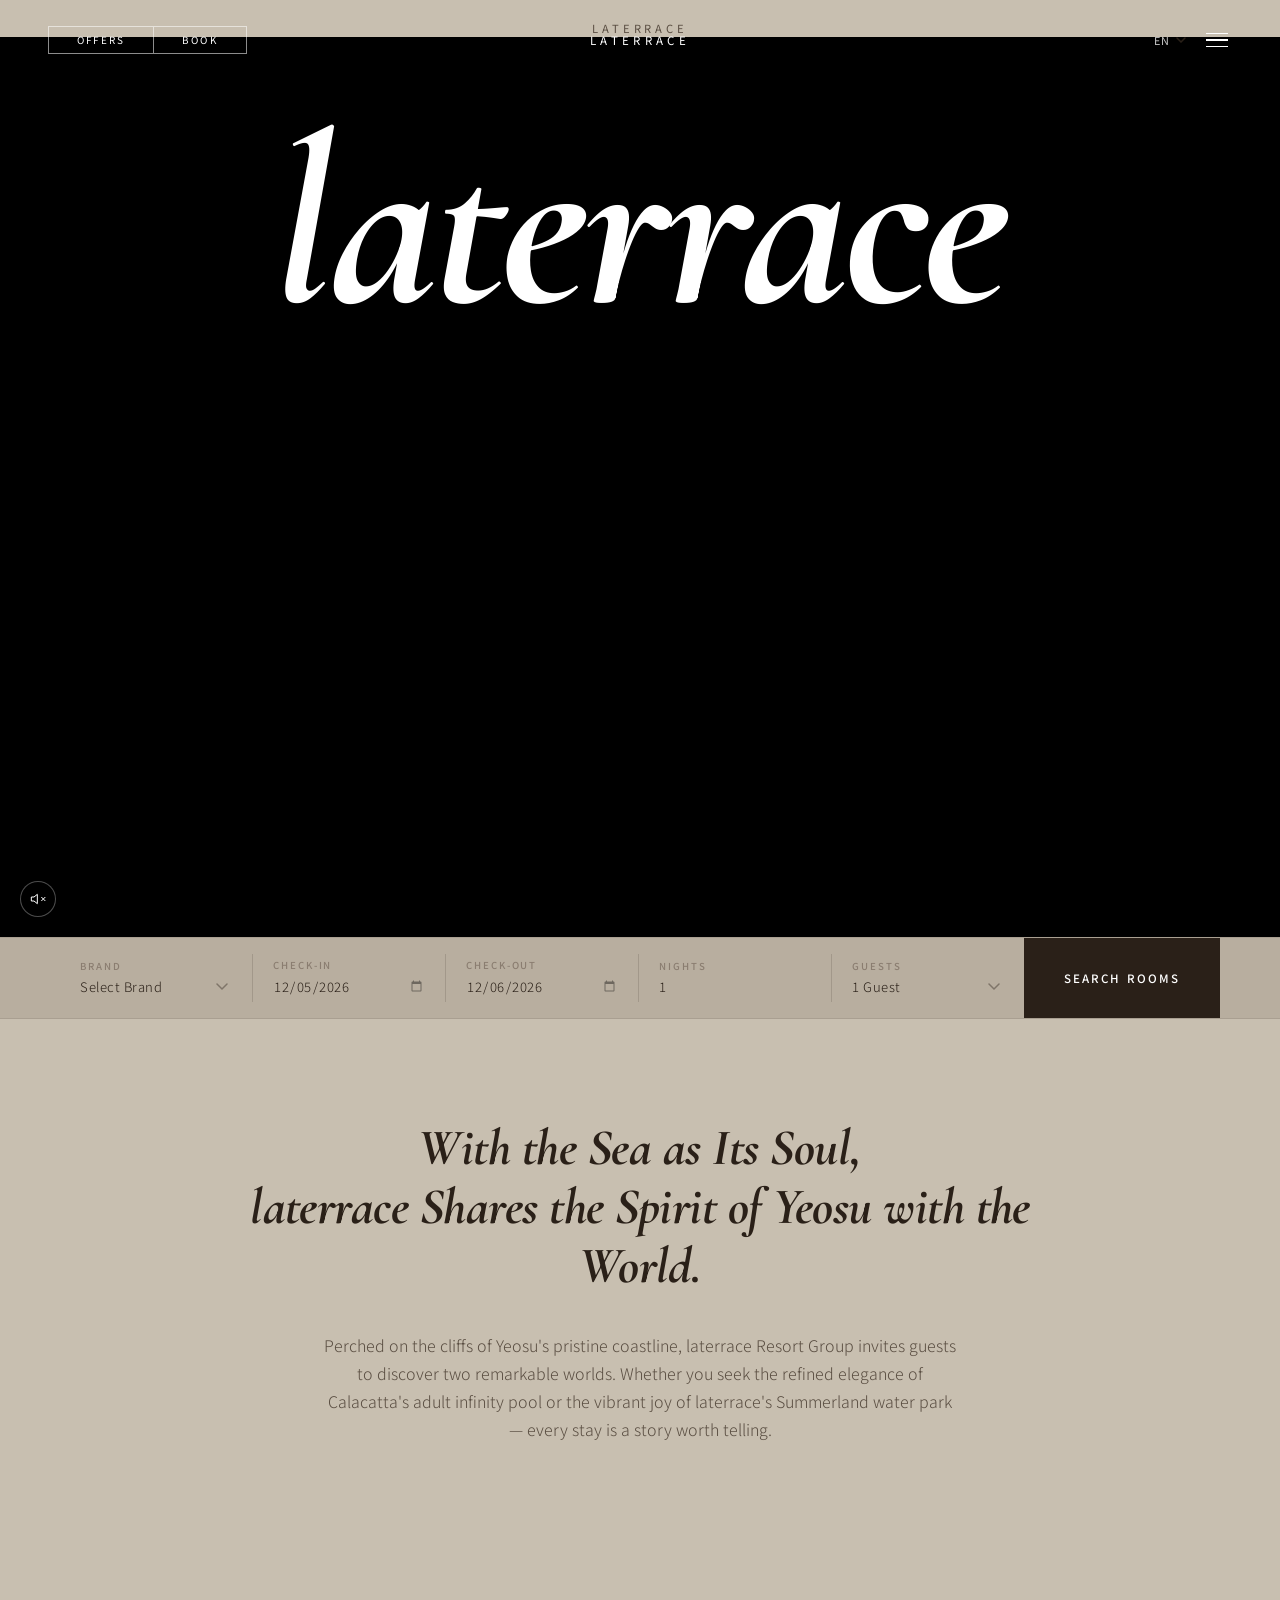
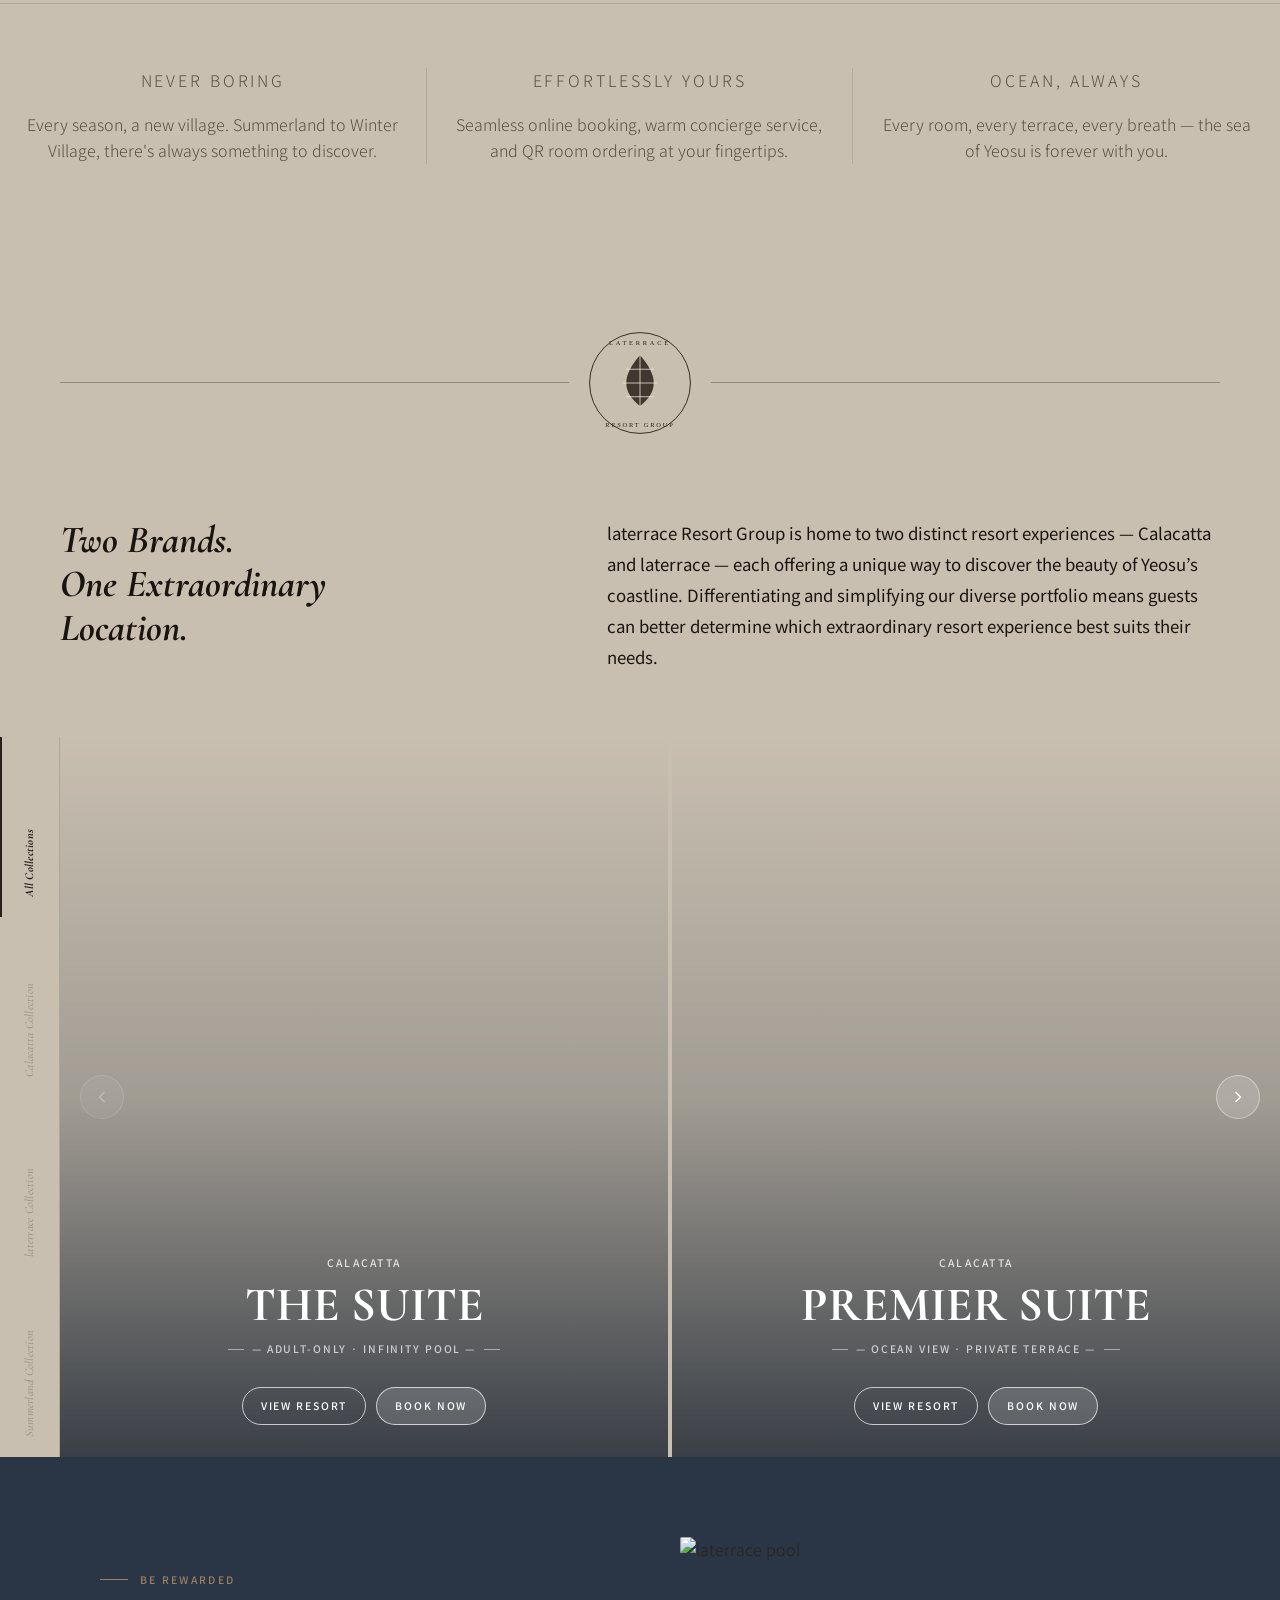
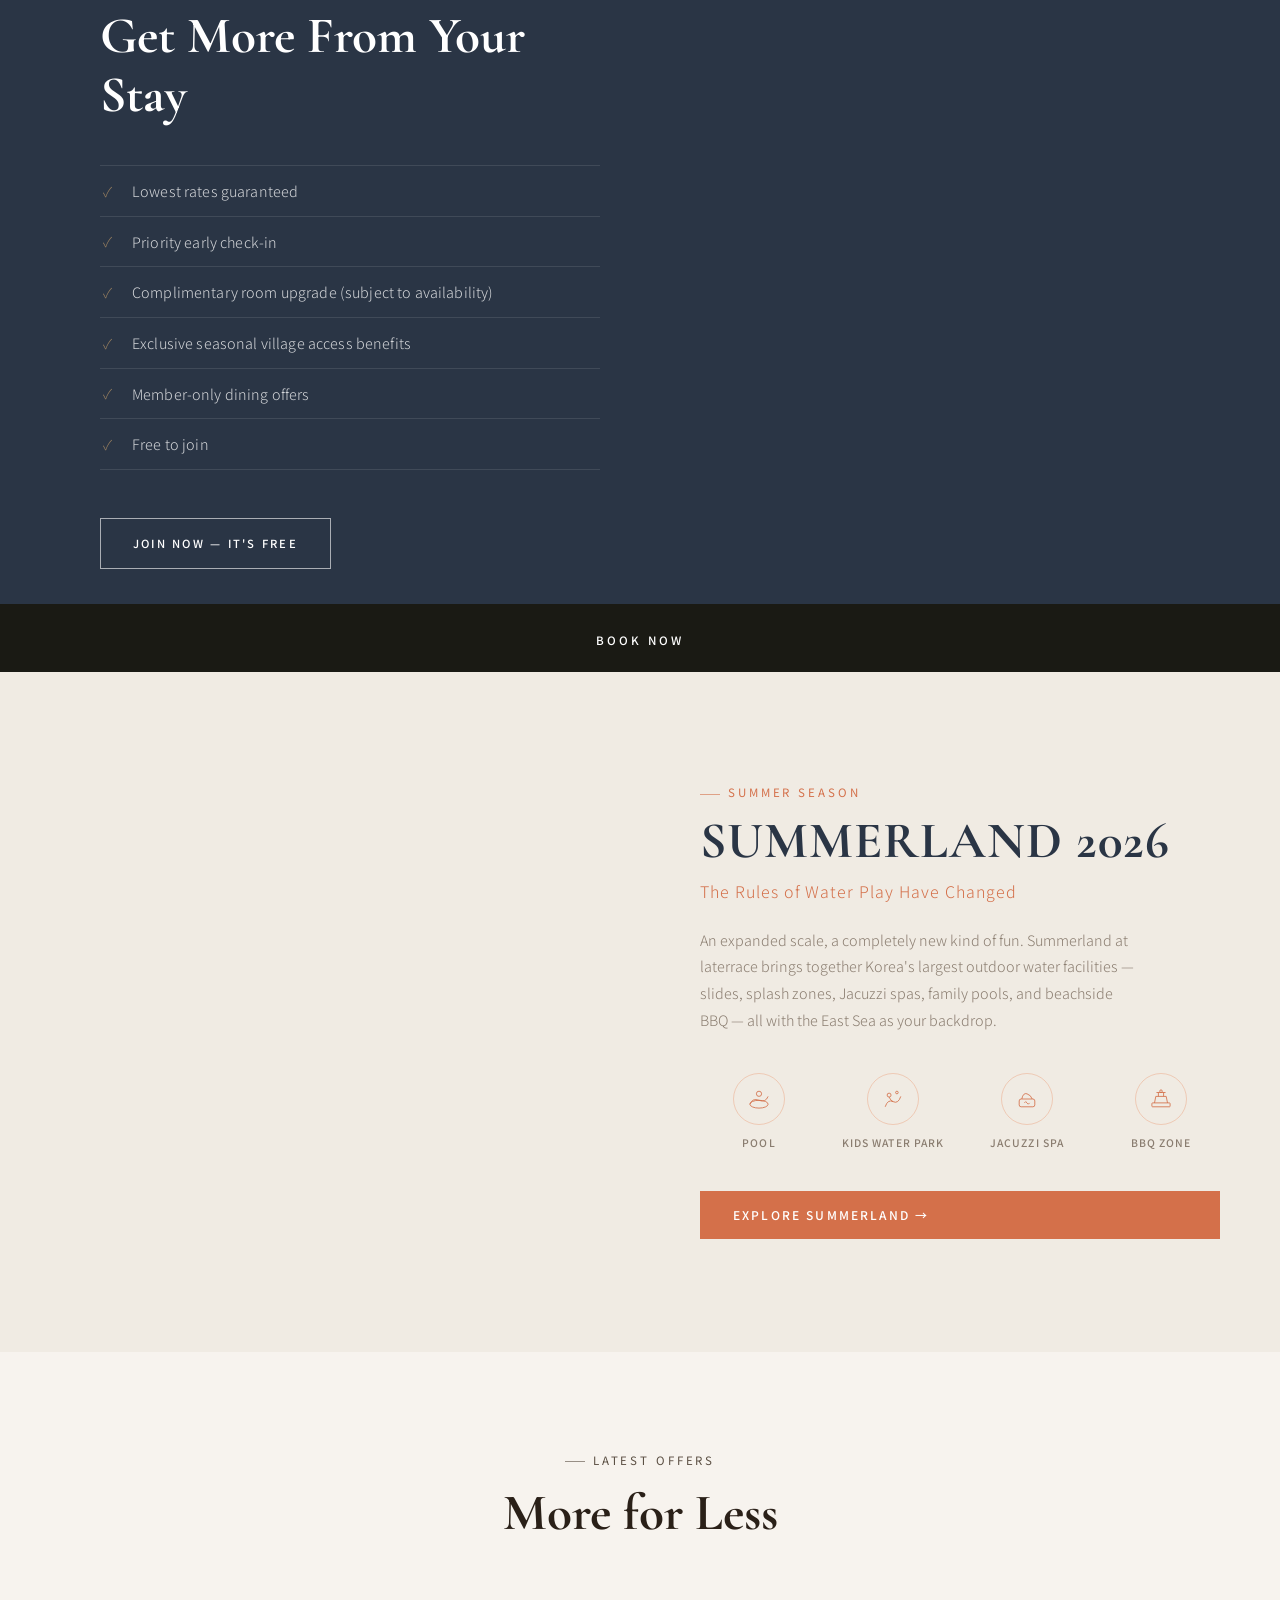
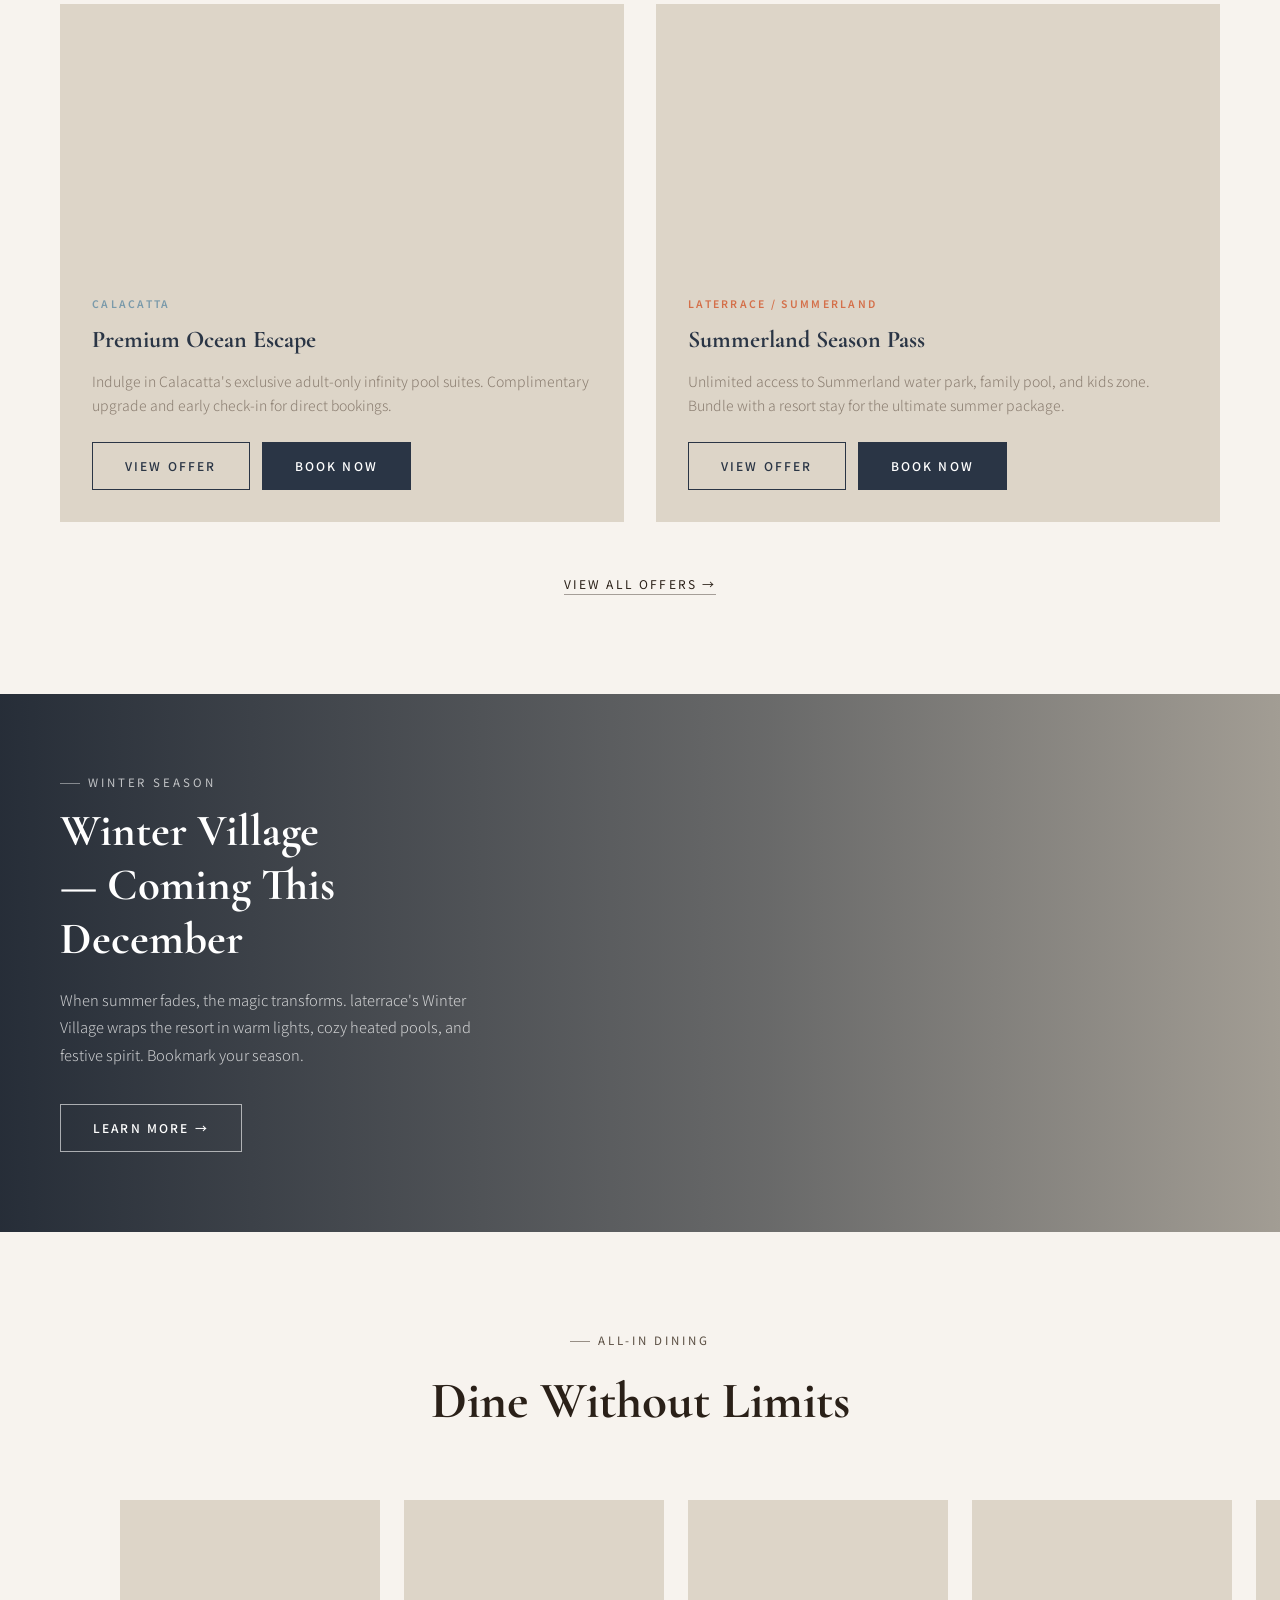
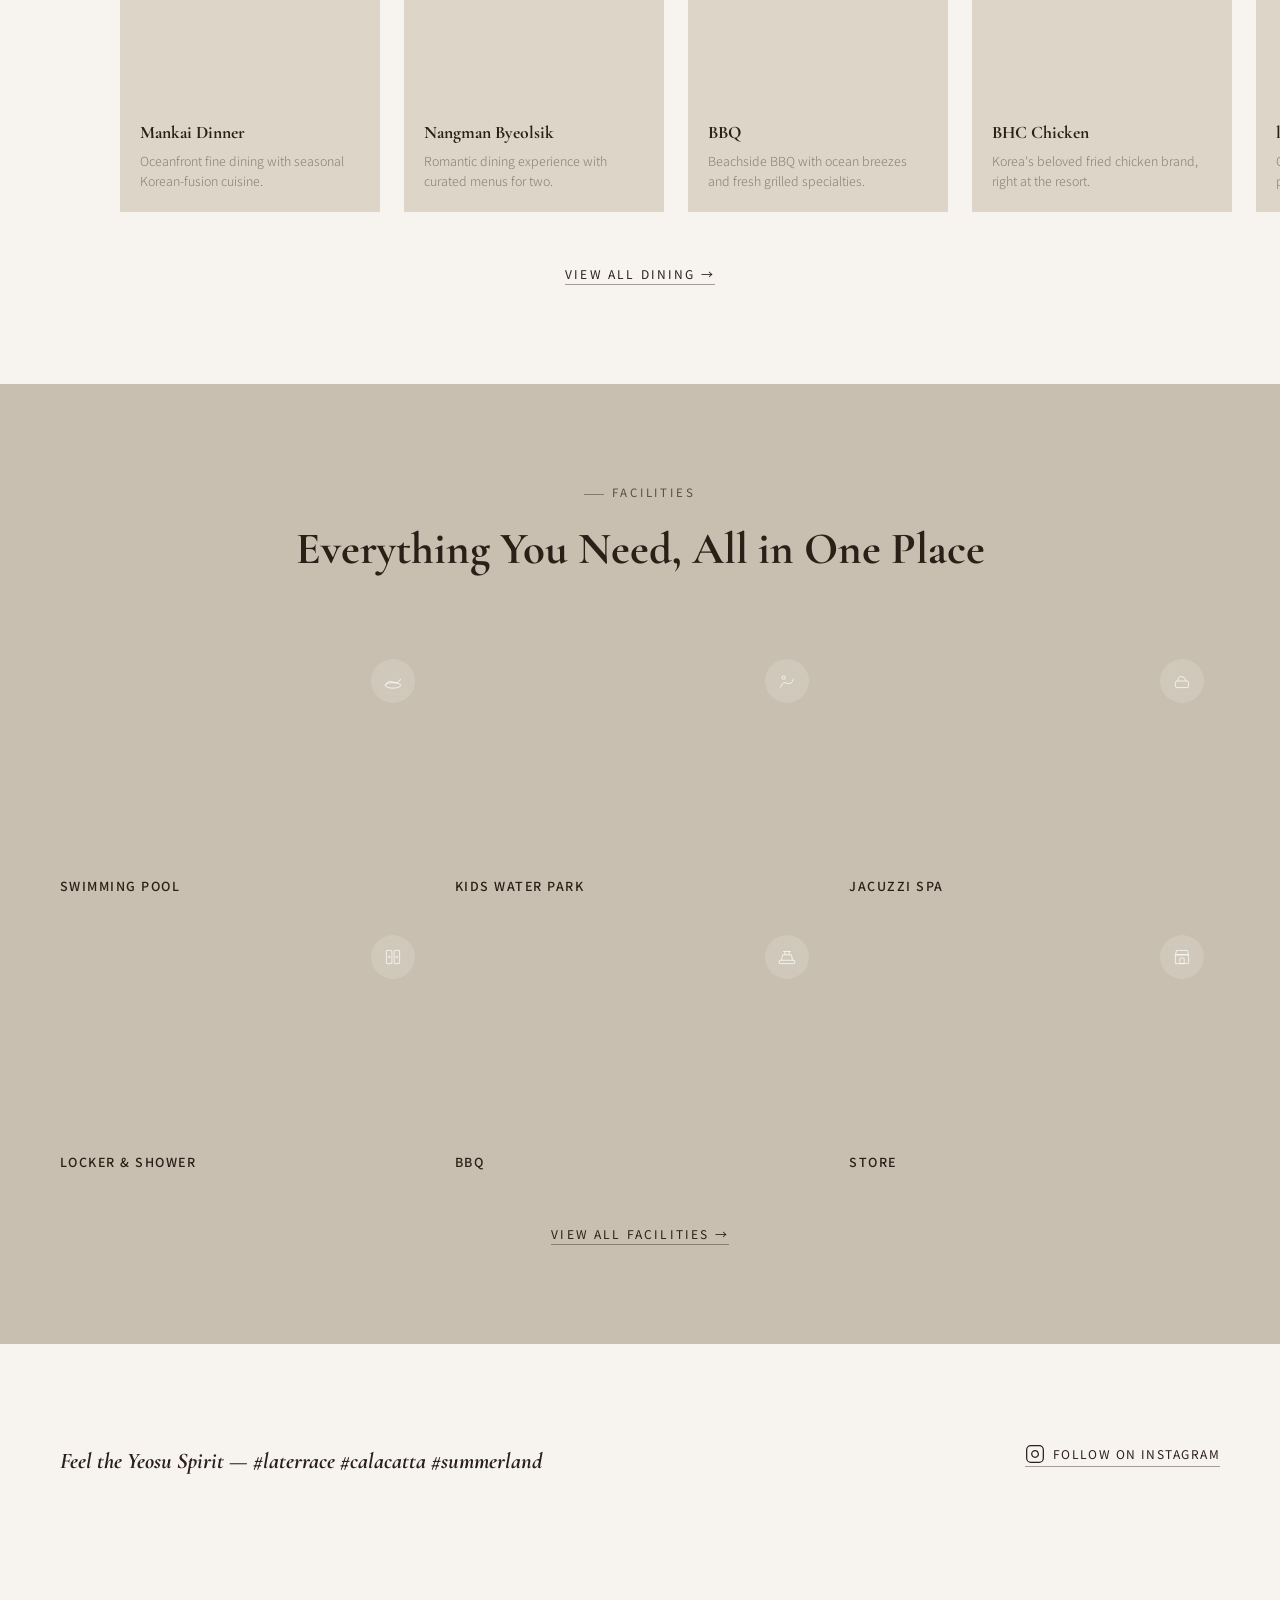
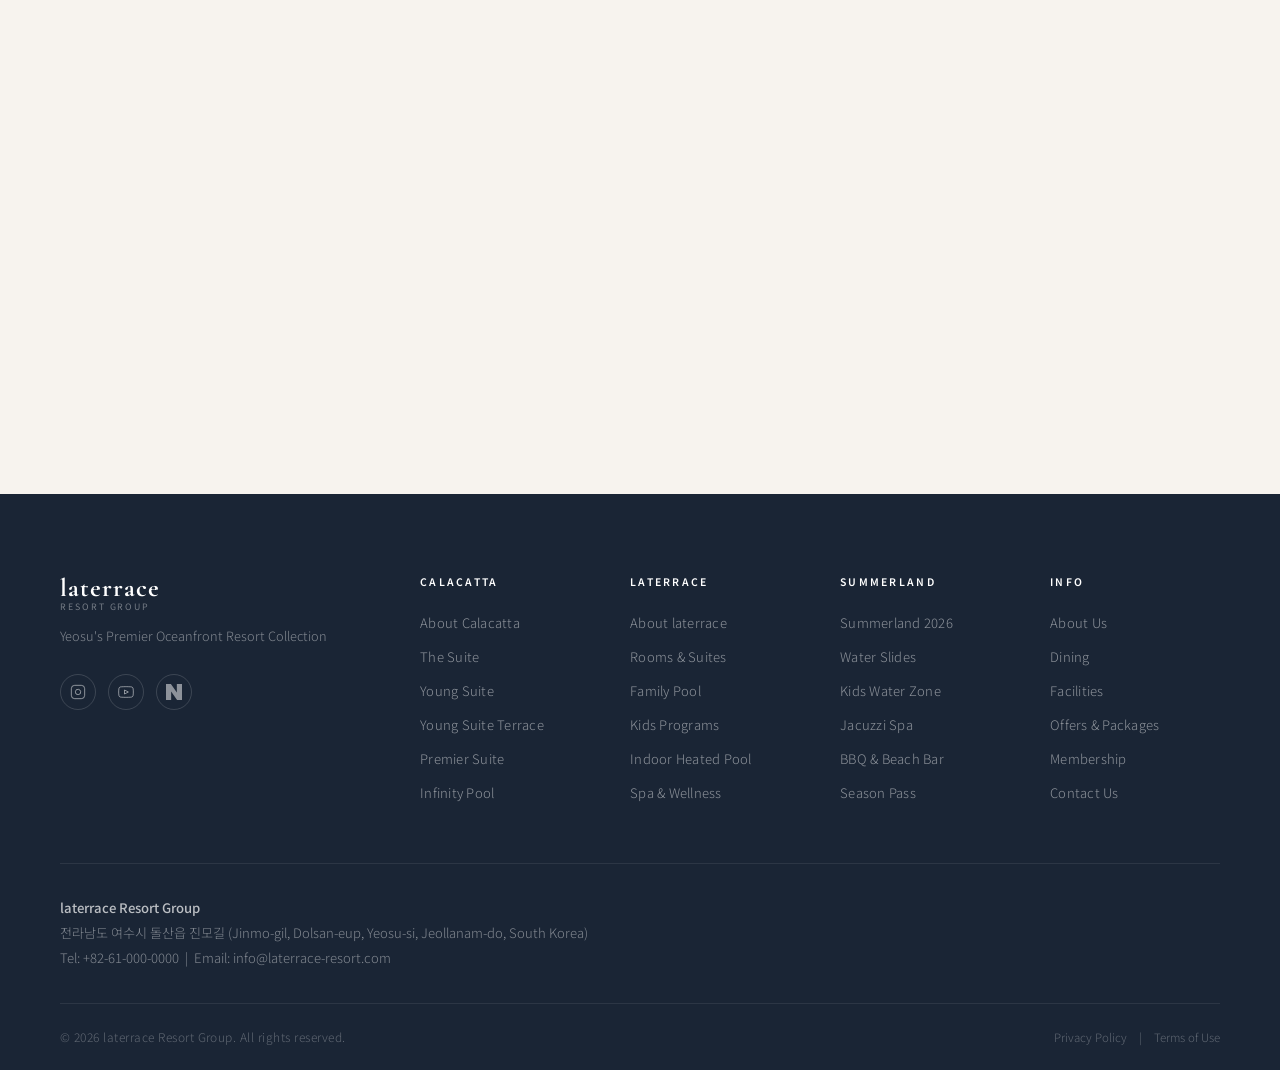
==== commit 0a9bb2ca: "feat: add emblem row with horizontal lines, fix text size/color to match reference" ====
--- a/index.html
+++ b/index.html
@@ -249,6 +249,24 @@
   ============================================================ -->
   <section class="brands" id="brands">
 
+    <!-- 상단 원형 엠블럼 + 양쪽 수평선 (레퍼런스 4번 사진) -->
+    <div class="brands__emblem-row">
+      <span class="brands__emblem-line"></span>
+      <div class="brands__emblem">
+        <img src="images/emblem.png" alt="laterrace emblem" onerror="this.style.display='none'; this.nextElementSibling.style.display='flex'" />
+        <div class="brands__emblem-svg" style="display:none;">
+          <svg viewBox="0 0 120 120" fill="none" xmlns="http://www.w3.org/2000/svg">
+            <circle cx="60" cy="60" r="55" stroke="#2a2018" stroke-width="1"/>
+            <path d="M60 30 C60 30 45 45 45 60 C45 75 60 85 60 85 C60 85 75 75 75 60 C75 45 60 30 60 30Z" fill="#2a2018" opacity="0.85"/>
+            <path d="M60 30 L60 85 M45 45 L75 45 M42 60 L78 60 M45 75 L75 75" stroke="#f5f0e8" stroke-width="0.8"/>
+            <text x="60" y="18" text-anchor="middle" font-size="7" fill="#2a2018" font-family="serif" letter-spacing="3">LATERRACE</text>
+            <text x="60" y="108" text-anchor="middle" font-size="7" fill="#2a2018" font-family="serif" letter-spacing="2">RESORT GROUP</text>
+          </svg>
+        </div>
+      </div>
+      <span class="brands__emblem-line"></span>
+    </div>
+
     <!-- 상단 소개 텍스트 영역 -->
     <div class="brands__intro reveal">
       <h2 class="brands__heading">Two Brands.<br />One Extraordinary<br />Location.</h2>
--- a/style.css
+++ b/style.css
@@ -1473,6 +1473,47 @@
   overflow: hidden;
 }
 
+/* ---- 원형 엠블럼 행 (레퍼런스 4번 사진: 양쪽 수평선 + 중앙 엠블럼) ---- */
+.brands__emblem-row {
+  display: flex;
+  align-items: center;
+  padding: 48px 24px 0;
+  gap: 0;
+}
+@media (min-width: 768px) {
+  .brands__emblem-row { padding: 64px 60px 0; }
+}
+.brands__emblem-line {
+  flex: 1;
+  height: 1px;
+  background: rgba(42,32,24,0.35);
+  display: block;
+}
+.brands__emblem {
+  width: 110px;
+  height: 110px;
+  flex-shrink: 0;
+  display: flex;
+  align-items: center;
+  justify-content: center;
+  margin: 0 16px;
+}
+.brands__emblem img {
+  width: 110px;
+  height: 110px;
+  object-fit: contain;
+}
+.brands__emblem-svg {
+  width: 110px;
+  height: 110px;
+  align-items: center;
+  justify-content: center;
+}
+.brands__emblem-svg svg {
+  width: 110px;
+  height: 110px;
+}
+
 /* ---- 상단 소개 텍스트 (레퍼런스: 모바일 세로 스택, PC 좌우 2단) ---- */
 .brands__intro {
   padding: 56px 24px 40px;
@@ -1488,26 +1529,26 @@
 }
 .brands__heading {
   font-family: var(--font-serif);
-  font-size: clamp(2.4rem, 10vw, 3.2rem);
+  font-size: clamp(2rem, 8vw, 2.6rem);  /* 레퍼런스: ~32-36px */
   font-weight: 700;
   font-style: italic;
-  color: var(--color-text);
-  line-height: 1.1;
-  margin: 0 0 24px;
+  color: #1a1410;  /* 레퍼런스: 매우 진한 어두운 색 */
+  line-height: 1.15;
+  margin: 0 0 28px;
   flex: 0 0 auto;
 }
 @media (min-width: 768px) {
   .brands__heading {
-    font-size: clamp(2.4rem, 3.5vw, 3.4rem);
+    font-size: clamp(2.2rem, 3vw, 3rem);
     flex: 0 0 42%;
     margin-bottom: 0;
   }
 }
 .brands__desc {
-  font-size: 1rem;
-  font-weight: 300;
-  line-height: 1.9;
-  color: var(--color-text-muted);
+  font-size: 1.05rem;  /* 레퍼런스: ~16-17px */
+  font-weight: 400;    /* 레퍼런스: regular weight, 얼마 안 가는 진한 색 */
+  line-height: 1.85;
+  color: #1a1410;      /* 레퍼런스: 헤딩과 동일한 진한 색 */
   margin: 0;
   flex: 1;
 }
@@ -1592,10 +1633,10 @@
 /* 탭 텍스트 */
 .brands__tab-text {
   font-family: var(--font-serif);
-  font-size: 1.3rem;   /* 레퍼런스 ~20-22px */
+  font-size: 1.45rem;  /* 레퍼런스: ~22-24px */
   font-weight: 400;
   font-style: italic;
-  color: rgba(42,32,24,0.35);
+  color: rgba(26,20,16,0.3);  /* 레퍼런스: 연한 회색 */
   transition: color var(--transition), font-weight var(--transition);
   display: block;
   line-height: 1.3;
@@ -1610,14 +1651,14 @@
   }
 }
 
-/* 활성 탭 — All Collections: 굵고 진한 색 */
+/* 활성 탭 — 레퍼런스: 진한 어두운 색 + 굵게 */
 .brands__tab--active .brands__tab-text {
-  color: var(--color-text);
+  color: #1a1410;
   font-weight: 700;
   font-style: italic;
 }
 .brands__tab:hover .brands__tab-text {
-  color: rgba(42,32,24,0.65);
+  color: rgba(26,20,16,0.65);
 }
 
 /* 모바일: 활성 탭 표시 (밑줄 제거, 텍스트 굵기로만 구분 — 레퍼런스와 동일) */
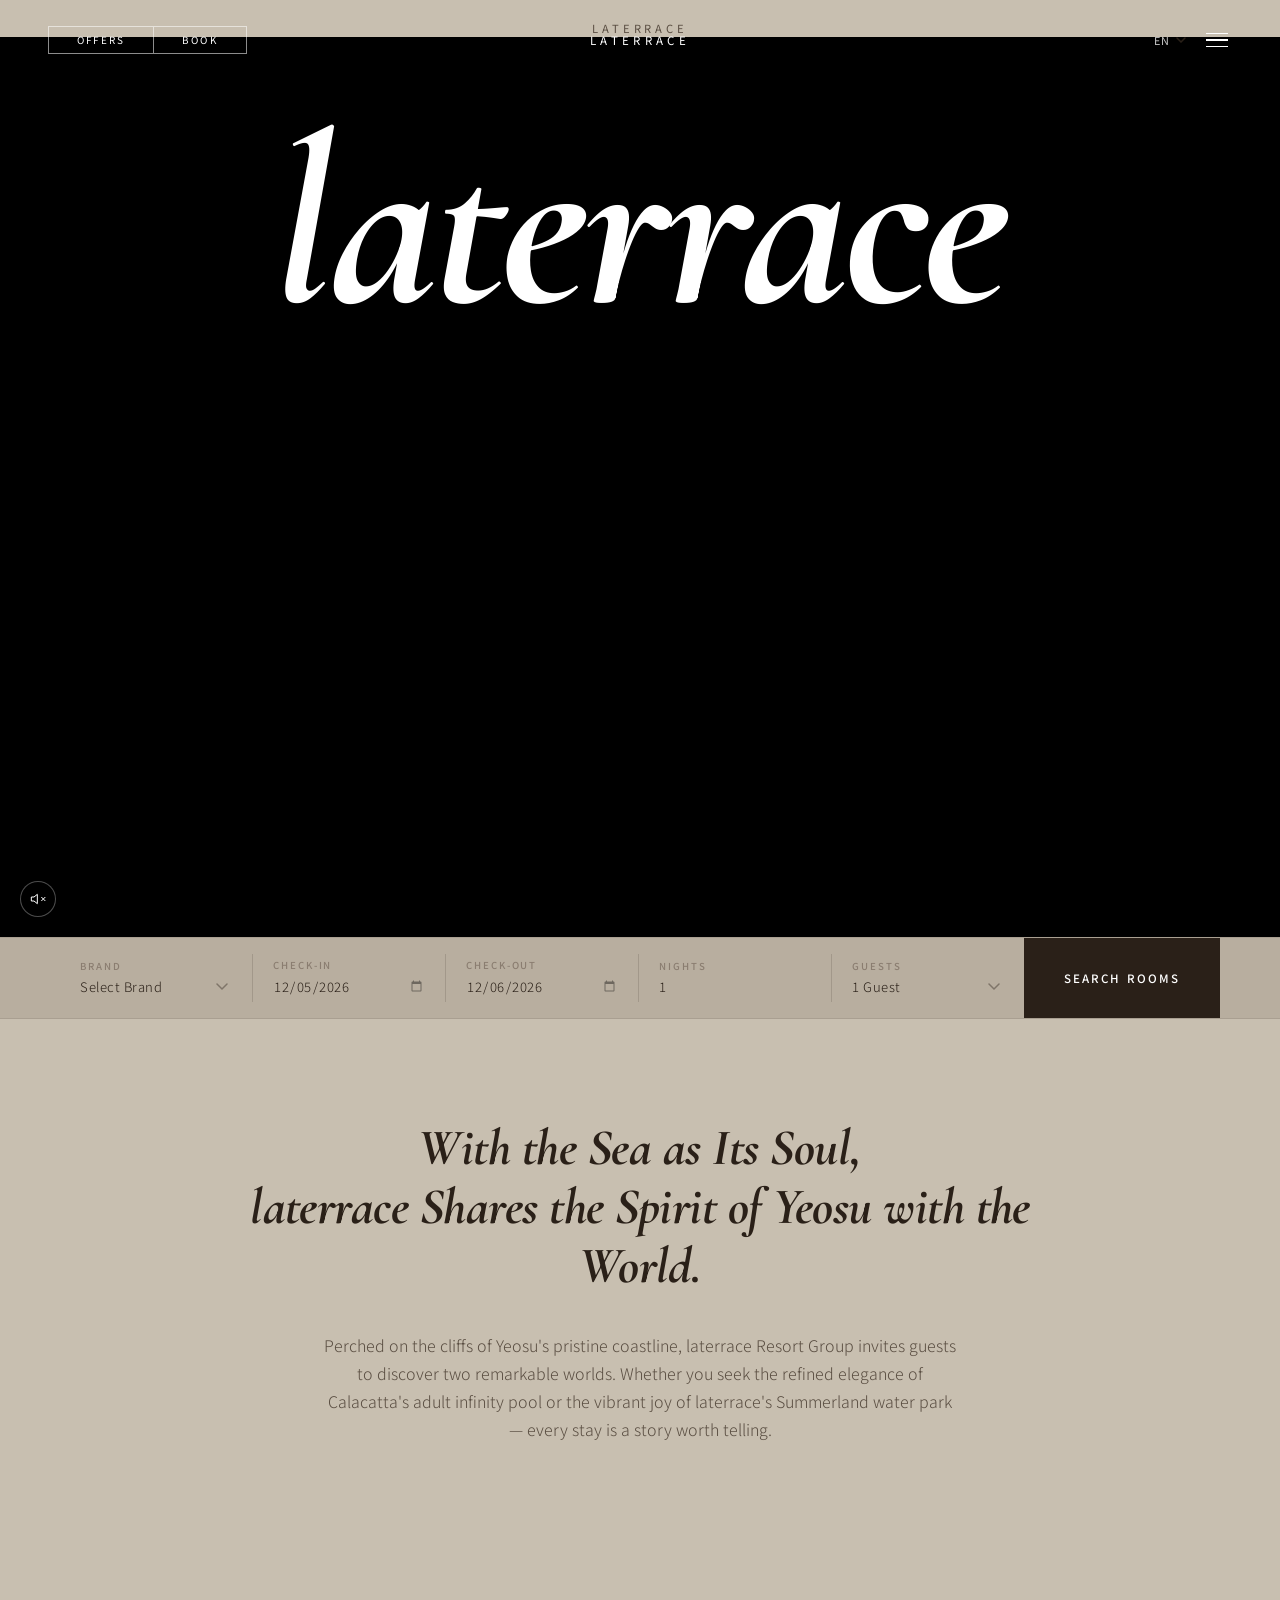
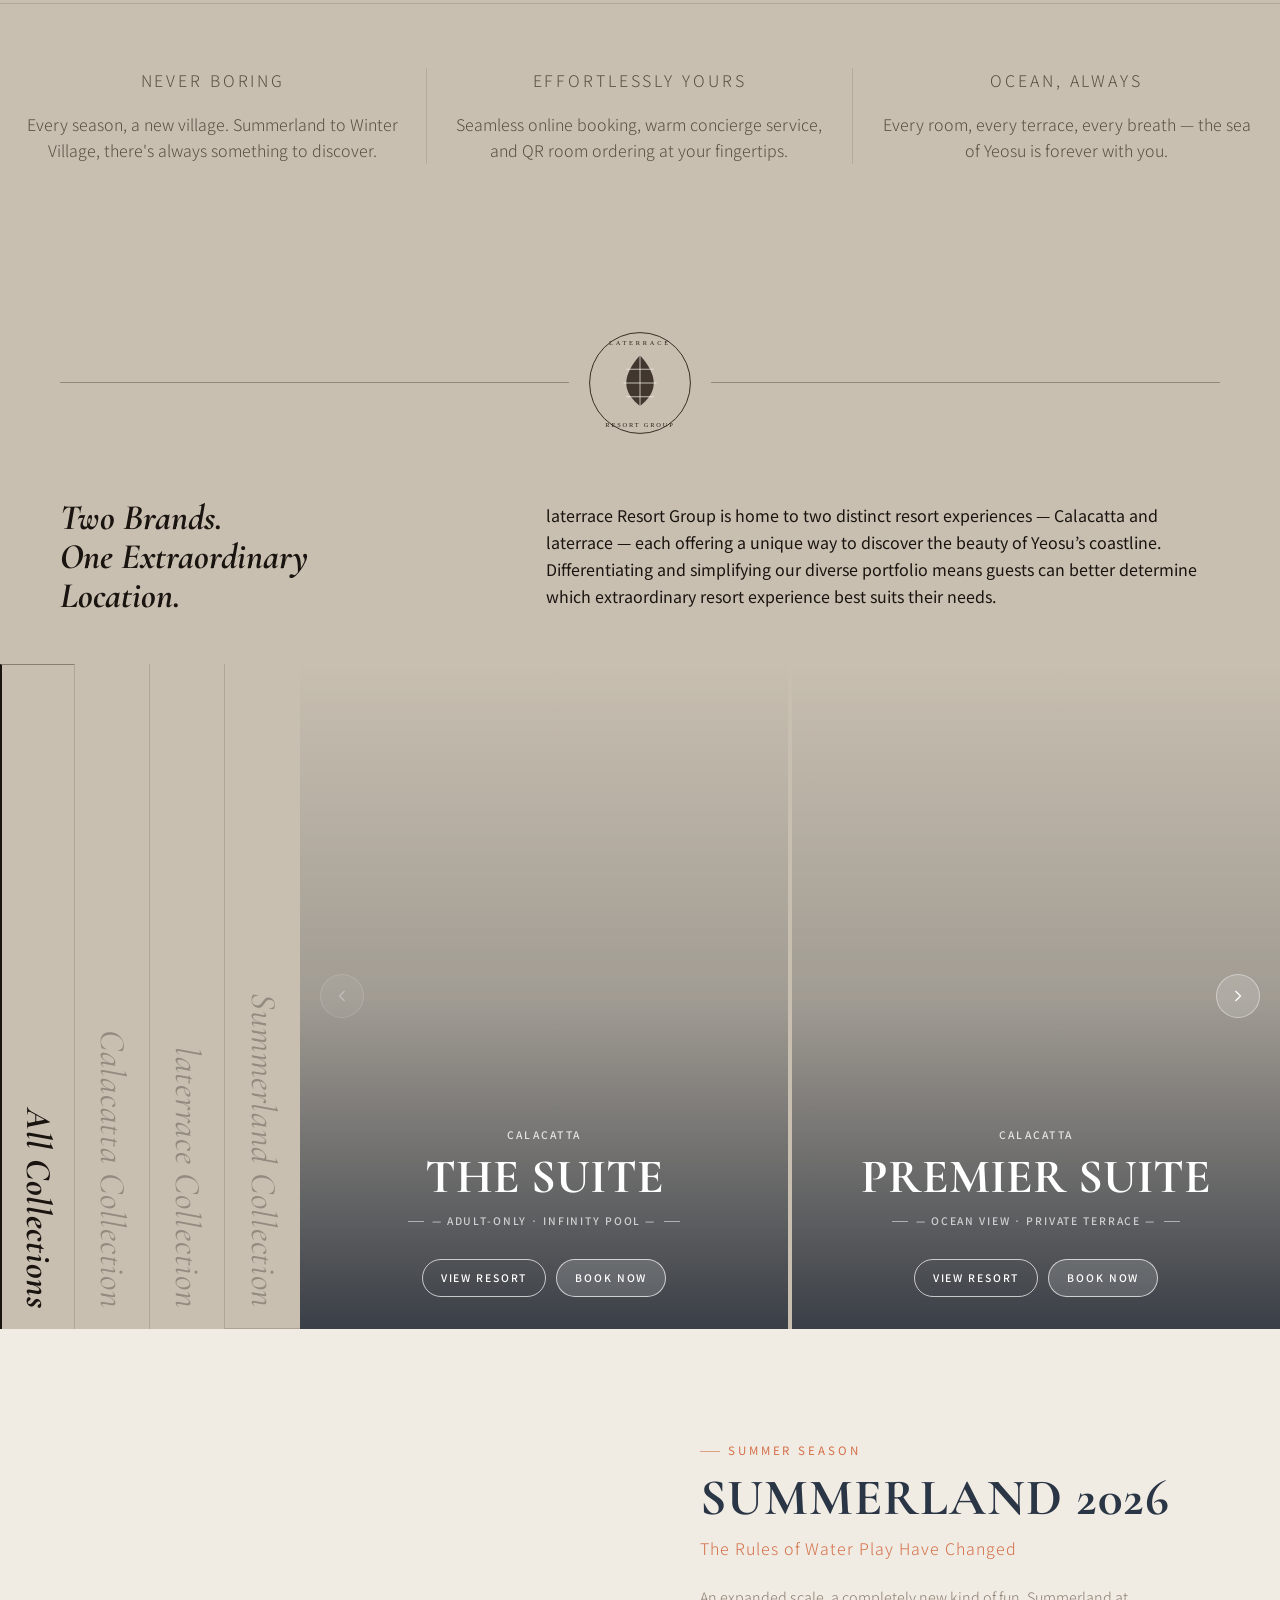
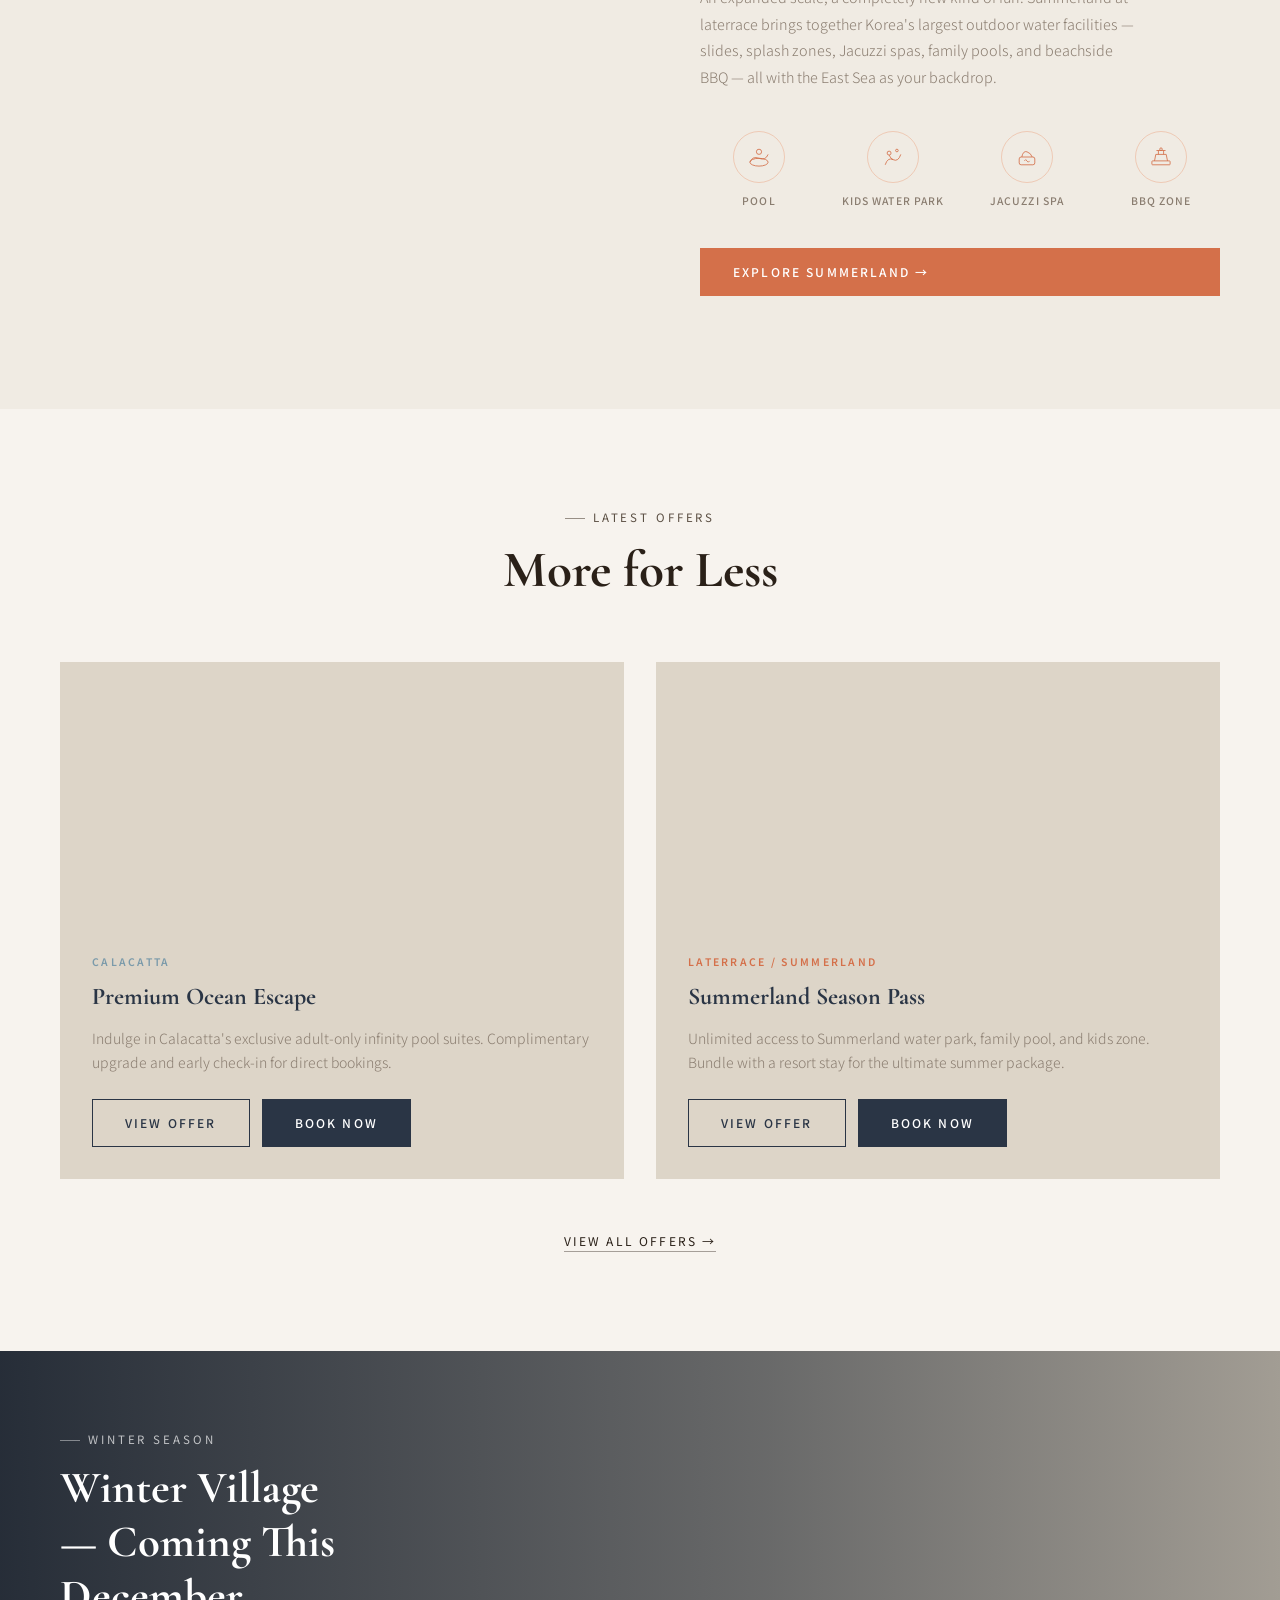
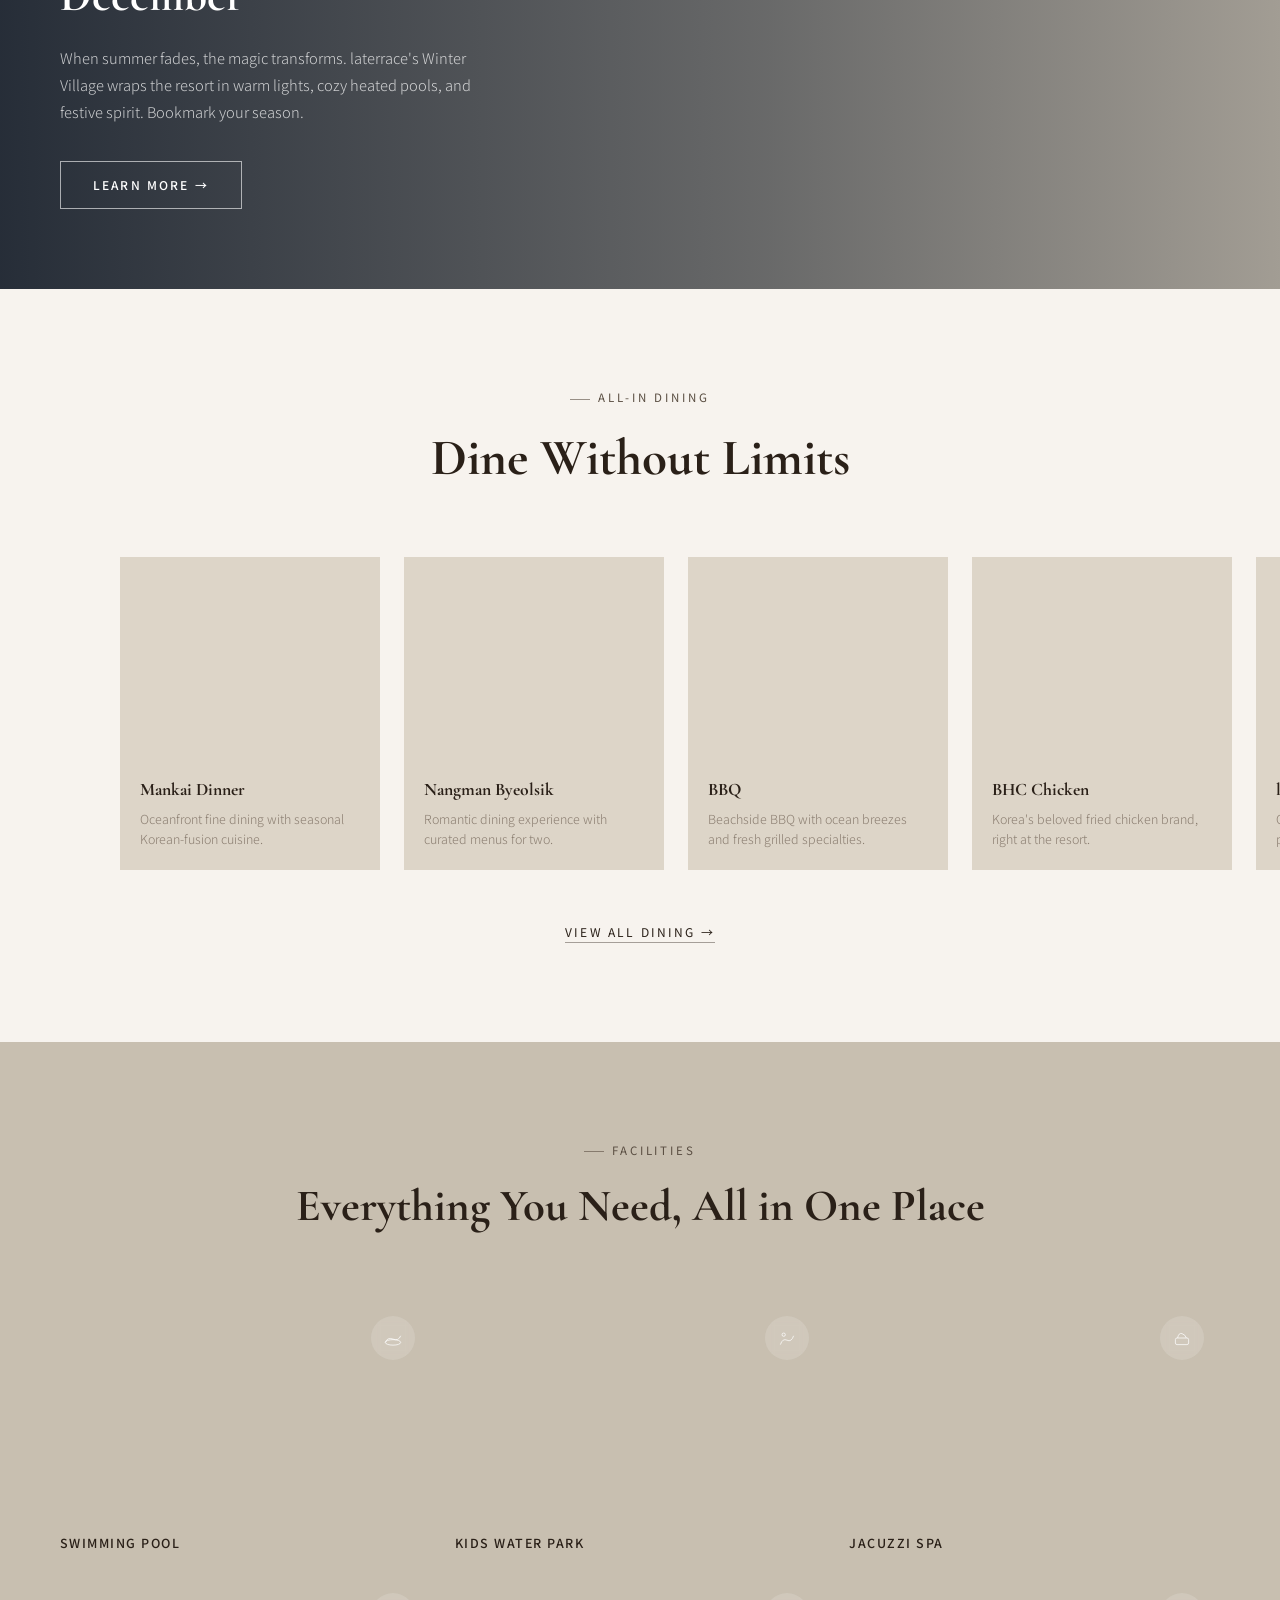
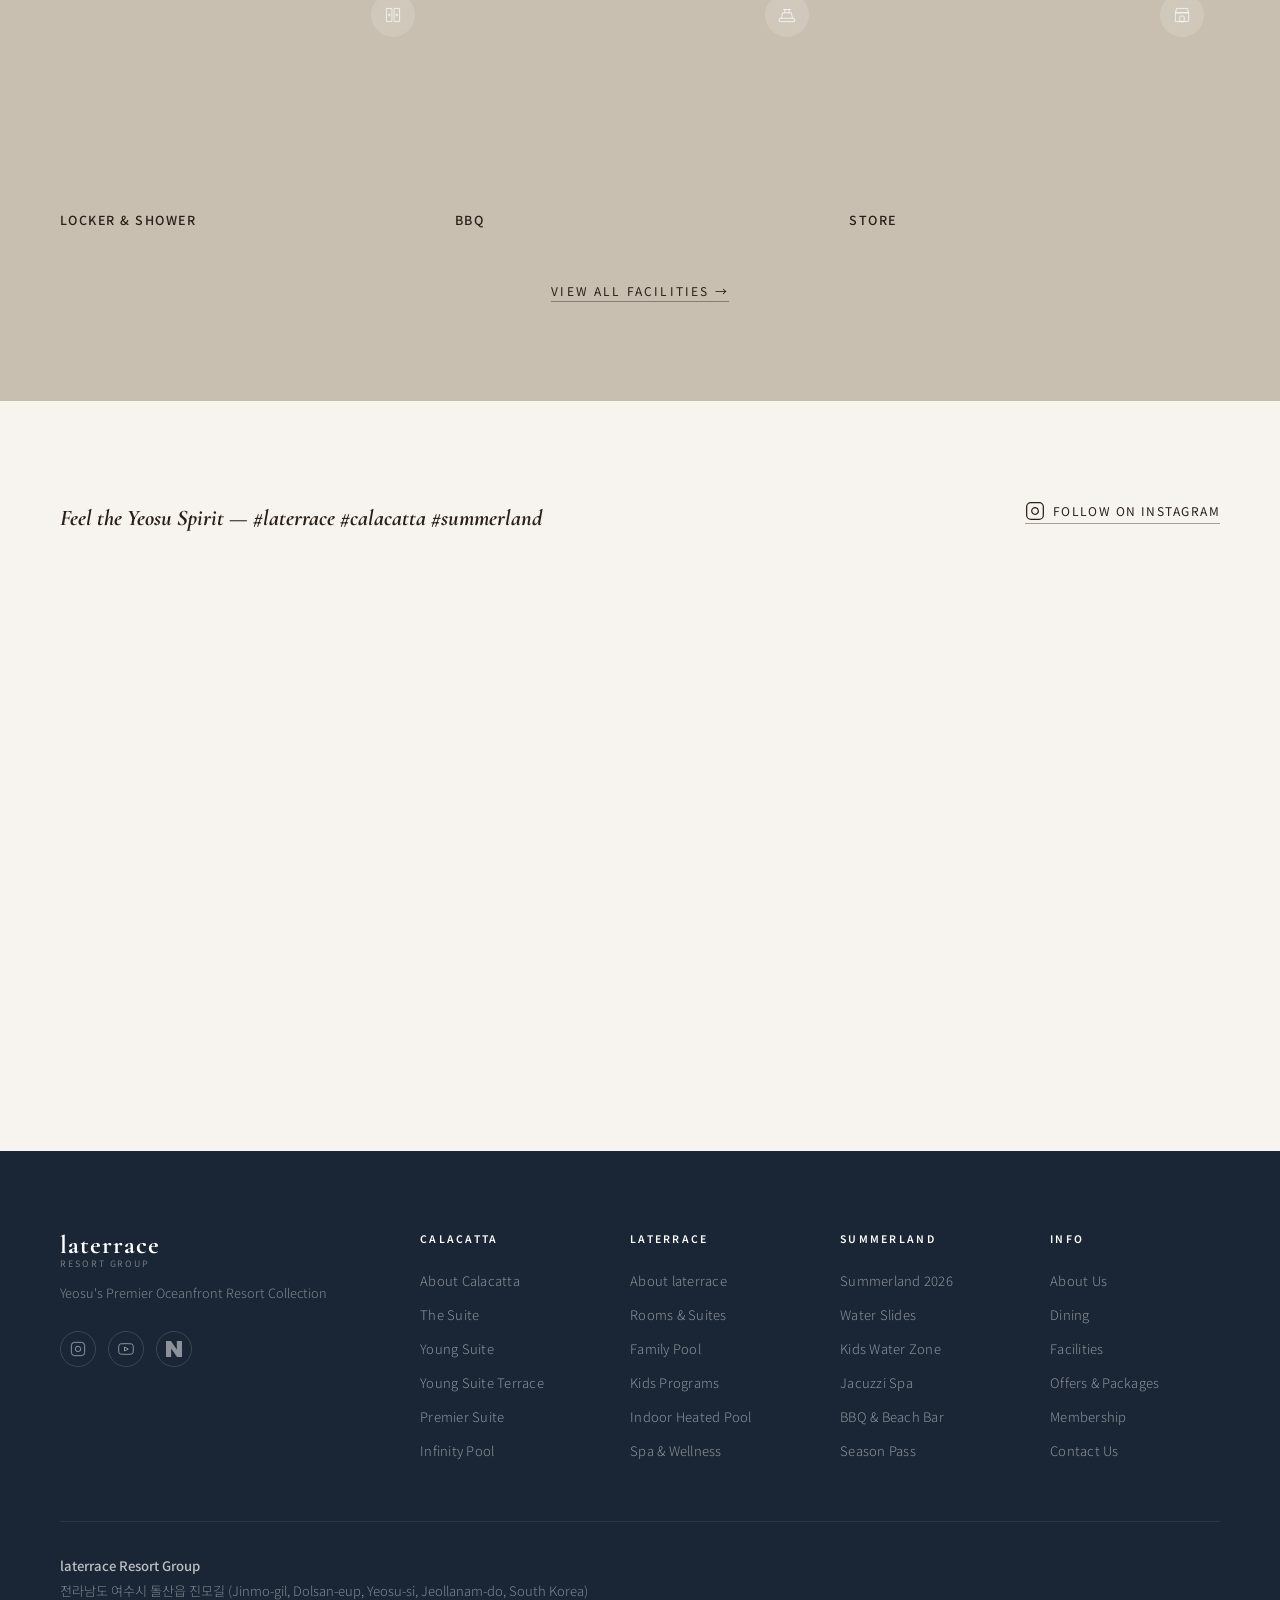
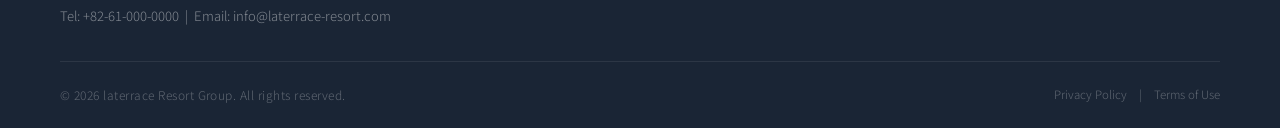
==== commit b21ce277: "remove: rewards section deleted" ====
--- a/index.html
+++ b/index.html
@@ -383,32 +383,7 @@
   <!-- ============================================================
        SECTION 5b: MEMBERSHIP / REWARDS TEASER
   ============================================================ -->
-  <section class="rewards" id="rewards">
-    <div class="rewards__body">
-      <!-- 텍스트 영역 -->
-      <div class="rewards__content reveal">
-        <p class="rewards__eyebrow"><span class="rewards__eyebrow-line"></span> BE REWARDED</p>
-        <h2 class="rewards__heading">Get More From Your Stay</h2>
-        <ul class="rewards__list">
-          <li class="rewards__item"><span class="rewards__check">&#10003;</span>Lowest rates guaranteed</li>
-          <li class="rewards__item"><span class="rewards__check">&#10003;</span>Priority early check-in</li>
-          <li class="rewards__item"><span class="rewards__check">&#10003;</span>Complimentary room upgrade (subject to availability)</li>
-          <li class="rewards__item"><span class="rewards__check">&#10003;</span>Exclusive seasonal village access benefits</li>
-          <li class="rewards__item"><span class="rewards__check">&#10003;</span>Member-only dining offers</li>
-          <li class="rewards__item"><span class="rewards__check">&#10003;</span>Free to join</li>
-        </ul>
-        <a href="#" class="rewards__join-btn">JOIN NOW — IT'S FREE</a>
-      </div>
-      <!-- 이미지 영역 -->
-      <div class="rewards__visual reveal delay-1">
-        <img src="http://gonylab4.speedgabia.com/laterrace/facility/2/1.jpg" alt="laterrace pool" class="rewards__photo" />
-      </div>
-    </div>
-    <!-- 하단 고정 BOOK NOW 바 -->
-    <div class="rewards__book-bar">
-      <a href="#booking" class="rewards__book-link">BOOK NOW</a>
-    </div>
-  </section>
+
 
   <!-- ============================================================
        SECTION 6: SEASONAL VILLAGE — SUMMERLAND HERO
--- a/style.css
+++ b/style.css
@@ -1516,41 +1516,55 @@
 
 /* ---- 상단 소개 텍스트 (레퍼런스: 모바일 세로 스택, PC 좌우 2단) ---- */
 .brands__intro {
-  padding: 56px 24px 40px;
+  padding: 48px 24px 36px;
 }
 @media (min-width: 768px) {
   .brands__intro {
     display: flex;
     flex-direction: row;
     align-items: flex-start;
-    gap: 60px;
-    padding: 80px 60px 64px;
+    gap: 80px;
+    padding: 60px 60px 48px;  /* 레퍼런스: 상단 패딩 적절히 */
+  }
+}
+@media (min-width: 1440px) {
+  .brands__intro {
+    padding: 80px 100px 60px;
+    gap: 120px;
   }
 }
 .brands__heading {
   font-family: var(--font-serif);
-  font-size: clamp(2rem, 8vw, 2.6rem);  /* 레퍼런스: ~32-36px */
+  font-size: clamp(2rem, 8vw, 2.6rem);
   font-weight: 700;
   font-style: italic;
-  color: #1a1410;  /* 레퍼런스: 매우 진한 어두운 색 */
+  color: #1a1410;
   line-height: 1.15;
   margin: 0 0 28px;
   flex: 0 0 auto;
 }
 @media (min-width: 768px) {
   .brands__heading {
-    font-size: clamp(2.2rem, 3vw, 3rem);
-    flex: 0 0 42%;
+    font-size: clamp(2rem, 2.8vw, 3.2rem);  /* 레퍼런스: PC에서 큰 이탈릭 헤딩 */
+    flex: 0 0 35%;
     margin-bottom: 0;
+    line-height: 1.1;
   }
 }
 .brands__desc {
-  font-size: 1.05rem;  /* 레퍼런스: ~16-17px */
-  font-weight: 400;    /* 레퍼런스: regular weight, 얼마 안 가는 진한 색 */
-  line-height: 1.85;
-  color: #1a1410;      /* 레퍼런스: 헤딩과 동일한 진한 색 */
+  font-size: 1rem;
+  font-weight: 400;
+  line-height: 1.75;
+  color: #1a1410;
   margin: 0;
   flex: 1;
+}
+@media (min-width: 768px) {
+  .brands__desc {
+    font-size: 1rem;
+    line-height: 1.7;
+    padding-top: 4px;  /* 레퍼런스: 본문이 헤딩 상단과 좌우 정렬 */
+  }
 }
 
 /* ---- 메인 영역: 좌측 탭 + 우측 슬라이더 ---- */
@@ -1563,7 +1577,8 @@
   .brands__main {
     flex-direction: row;
     align-items: stretch;
-    height: 720px; /* 탭과 슬라이더 동일 높이 */
+    /* 레퍼런스 실측: 카드 높이 665px */
+    height: 665px;
   }
 }
 
@@ -1583,14 +1598,12 @@
 }
 @media (min-width: 768px) {
   .brands__tabs {
-    flex-direction: column;
+    flex-direction: row;   /* PC: 탭이 가로로 나열 (각 탭이 세로 텍스트) */
     padding: 0;
-    width: 60px;
-    min-width: 60px;
+    width: auto;
     flex-shrink: 0;
     height: 100%;
     background: var(--color-sand);
-    border-right: 1px solid rgba(42,32,24,0.15);
   }
 }
 
@@ -1617,17 +1630,24 @@
 
 @media (min-width: 768px) {
   .brands__tab {
+    /* 레퍼런스 실측: 탭 너비 74.83px, 높이 665px */
     border-top: none;
     border-bottom: none;
-    padding: 0 0 20px 0;
-    width: 100%;
-    flex: 1;
+    border-left: none;
+    border-right: 1px solid rgba(42,32,24,0.15);  /* 탭 사이 세로 구분선 */
+    padding: 0;
+    width: 75px;      /* 레퍼런스 실측: 74.83px */
+    min-width: 75px;
+    height: 100%;
+    flex-shrink: 0;
     display: flex;
-    align-items: flex-end;
+    align-items: flex-end;   /* 레퍼런스: 텍스트 하단 정렬 */
     justify-content: center;
+    padding-bottom: 20px;
+    position: relative;
   }
-  .brands__tab:first-child { border-top: none; }
-  .brands__tab:last-child { border-bottom: none; }
+  .brands__tab:first-child { border-left: none; }
+  .brands__tab:last-child { border-right: none; }
 }
 
 /* 탭 텍스트 */
@@ -1643,11 +1663,14 @@
 }
 @media (min-width: 768px) {
   .brands__tab-text {
-    writing-mode: vertical-rl;
+    /* 레퍼런스 실측: 36px Dahlia, 위에서 아래 방향 */
+    writing-mode: vertical-lr;  /* 위에서 아래로 */
     text-orientation: mixed;
-    transform: rotate(180deg);
-    font-size: 0.75rem;
+    transform: none;            /* rotate 제거 — 위에서 아래 방향 */
+    font-size: 2.25rem;         /* 레퍼런스 실측: 36px */
     letter-spacing: 0.02em;
+    line-height: 1;
+    font-style: italic;
   }
 }
 
@@ -1661,19 +1684,14 @@
   color: rgba(26,20,16,0.65);
 }
 
-/* 모바일: 활성 탭 표시 (밑줄 제거, 텍스트 굵기로만 구분 — 레퍼런스와 동일) */
+/* 모바일: 활성 탭 표시 (레퍼런스: 텍스트 굵기로만 구분) */
 .brands__tab--active::after { display: none; }
-@media (min-width: 768px) {
-  .brands__tab--active::after {
-    content: '';
-    display: block;
-    position: absolute;
-    top: 0;
-    left: 0;
-    width: 2px;
-    height: 100%;
-    background: var(--color-text);
+/* PC: 활성 탭 좌측에 진한 세로 선 (레퍼런스와 동일) */
+@media (min-width: 768px) {
+  .brands__tab--active {
+    border-left: 2px solid #1a1410 !important;
   }
+  .brands__tab--active::after { display: none; }
 }
 
 /* ---- 우측 슬라이더 영역 ---- */
@@ -1686,8 +1704,8 @@
 }
 @media (min-width: 768px) {
   .brands__slider-wrap {
-    min-height: 720px;
-    height: 720px;
+    min-height: 0;
+    height: 100%;
     overflow: hidden;
   }
 }
@@ -1707,6 +1725,7 @@
   height: 500px;
   overflow: hidden;
   margin-right: 4px;
+  flex-shrink: 0;
 }
 @media (min-width: 600px) {
   .brand-slide {
@@ -1716,8 +1735,10 @@
 }
 @media (min-width: 768px) {
   .brand-slide {
-    flex: 0 0 calc(50% - 2px); /* 정확히 2장씩 보임 */
-    height: 720px;
+    /* 레퍼런스: 2장 완전히 보이고 3번째 카드 일부 잘림 */
+    /* 슬라이더 wrap 너비의 절반 - gap */
+    flex: 0 0 calc(50% - 2px);
+    height: 100%;
     margin-right: 4px;
   }
   .brand-slide:last-child { margin-right: 0; }
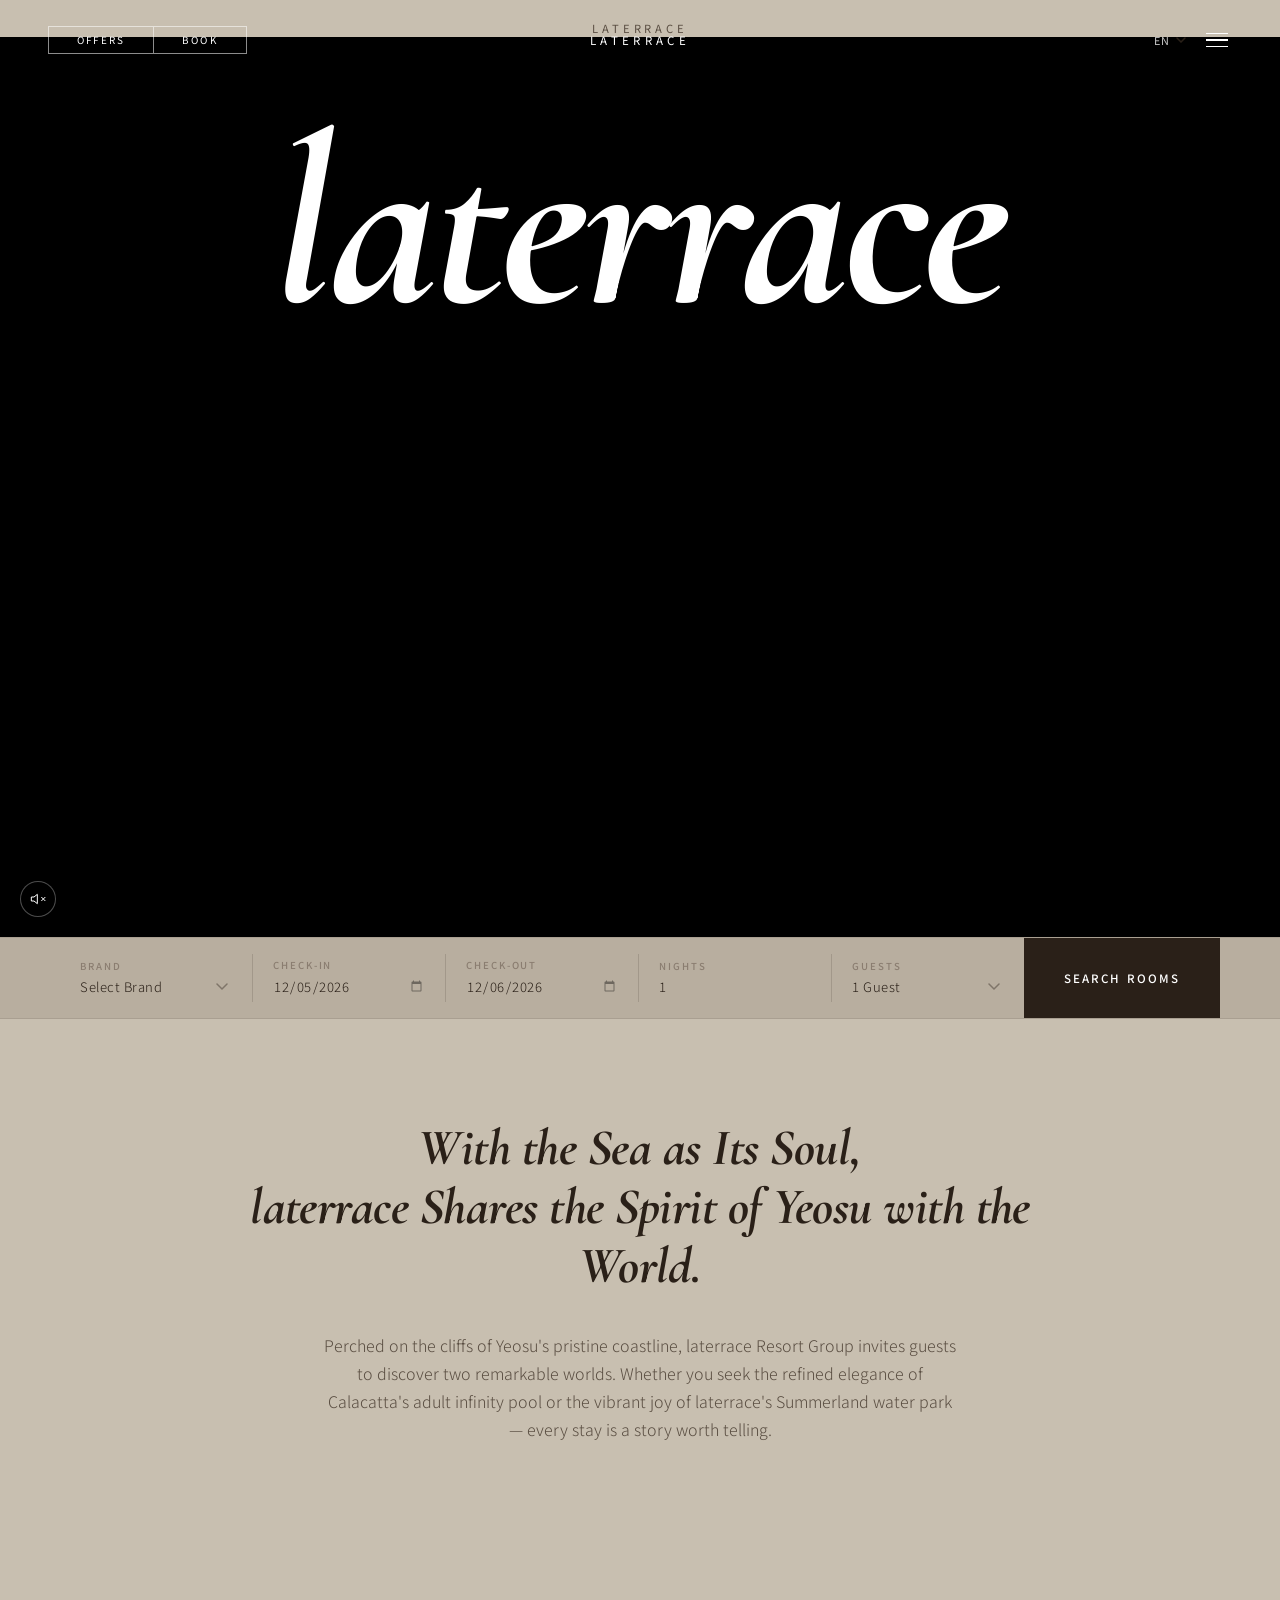
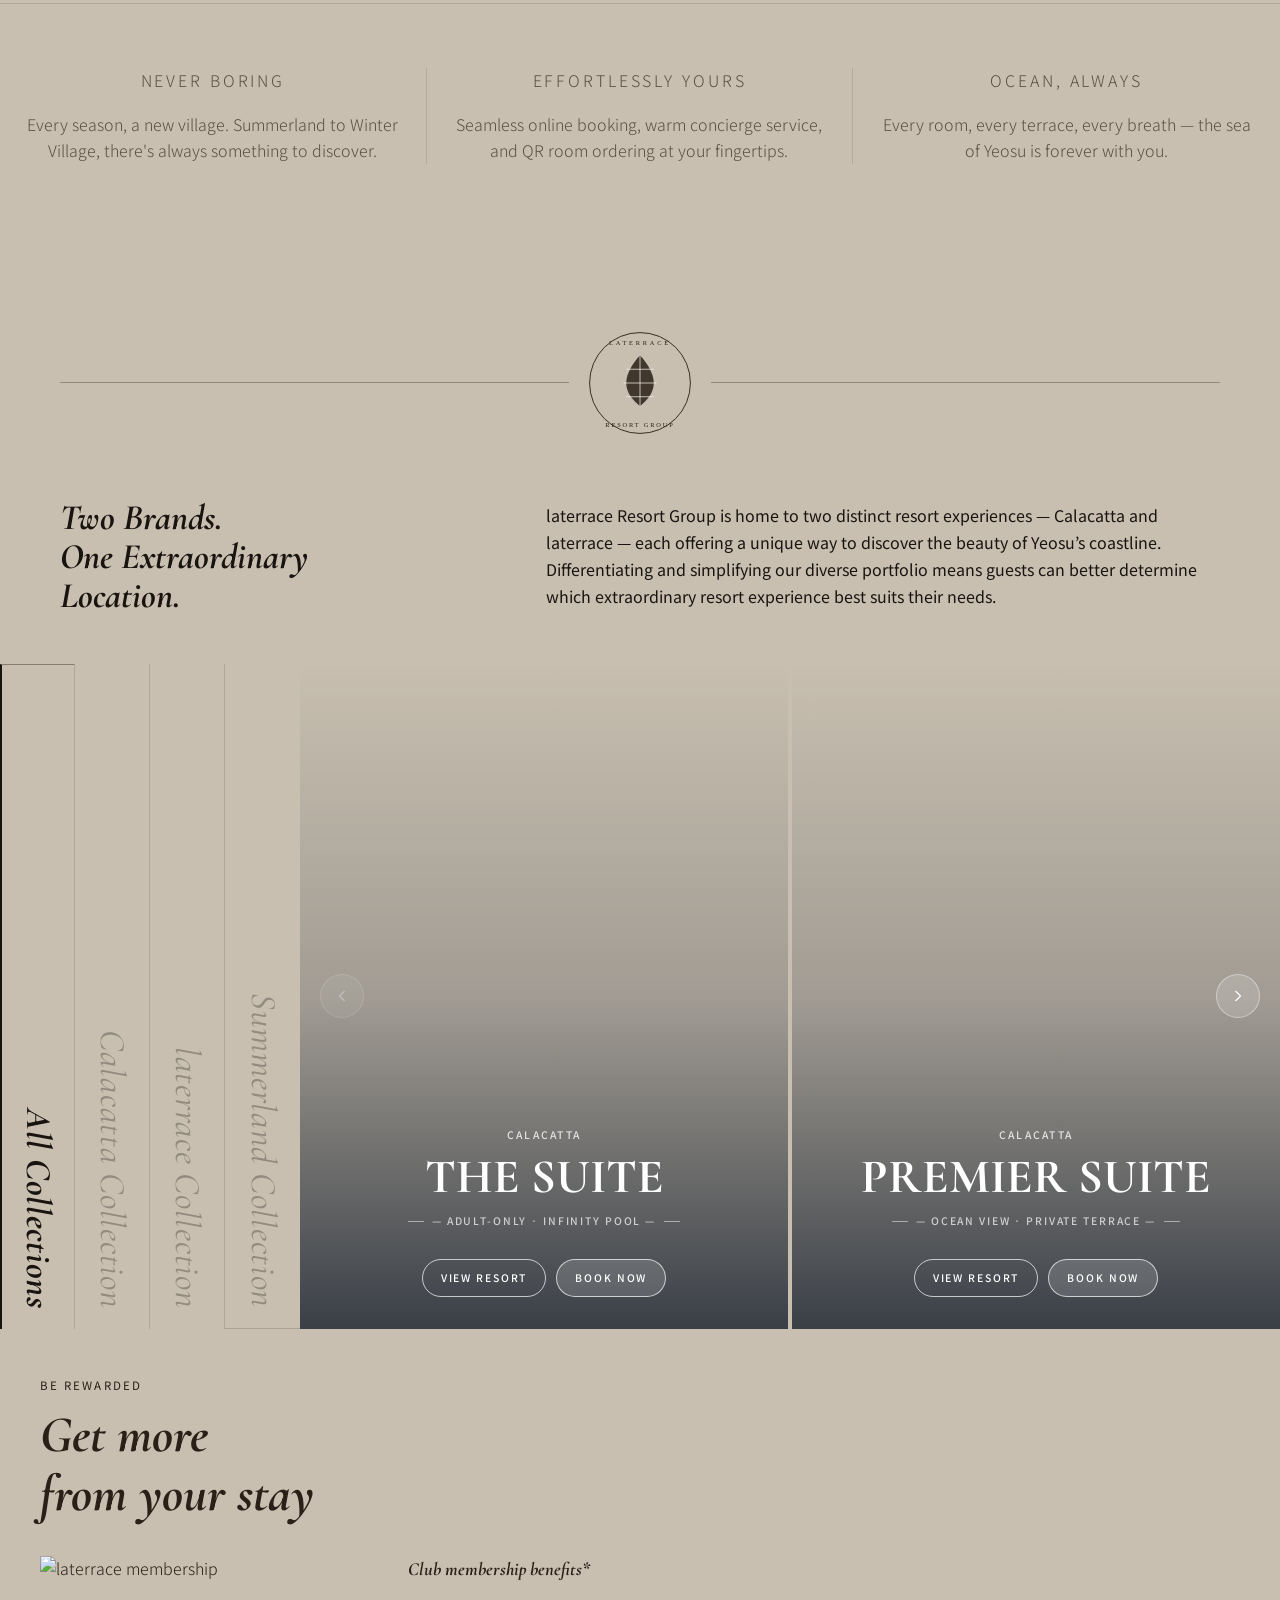
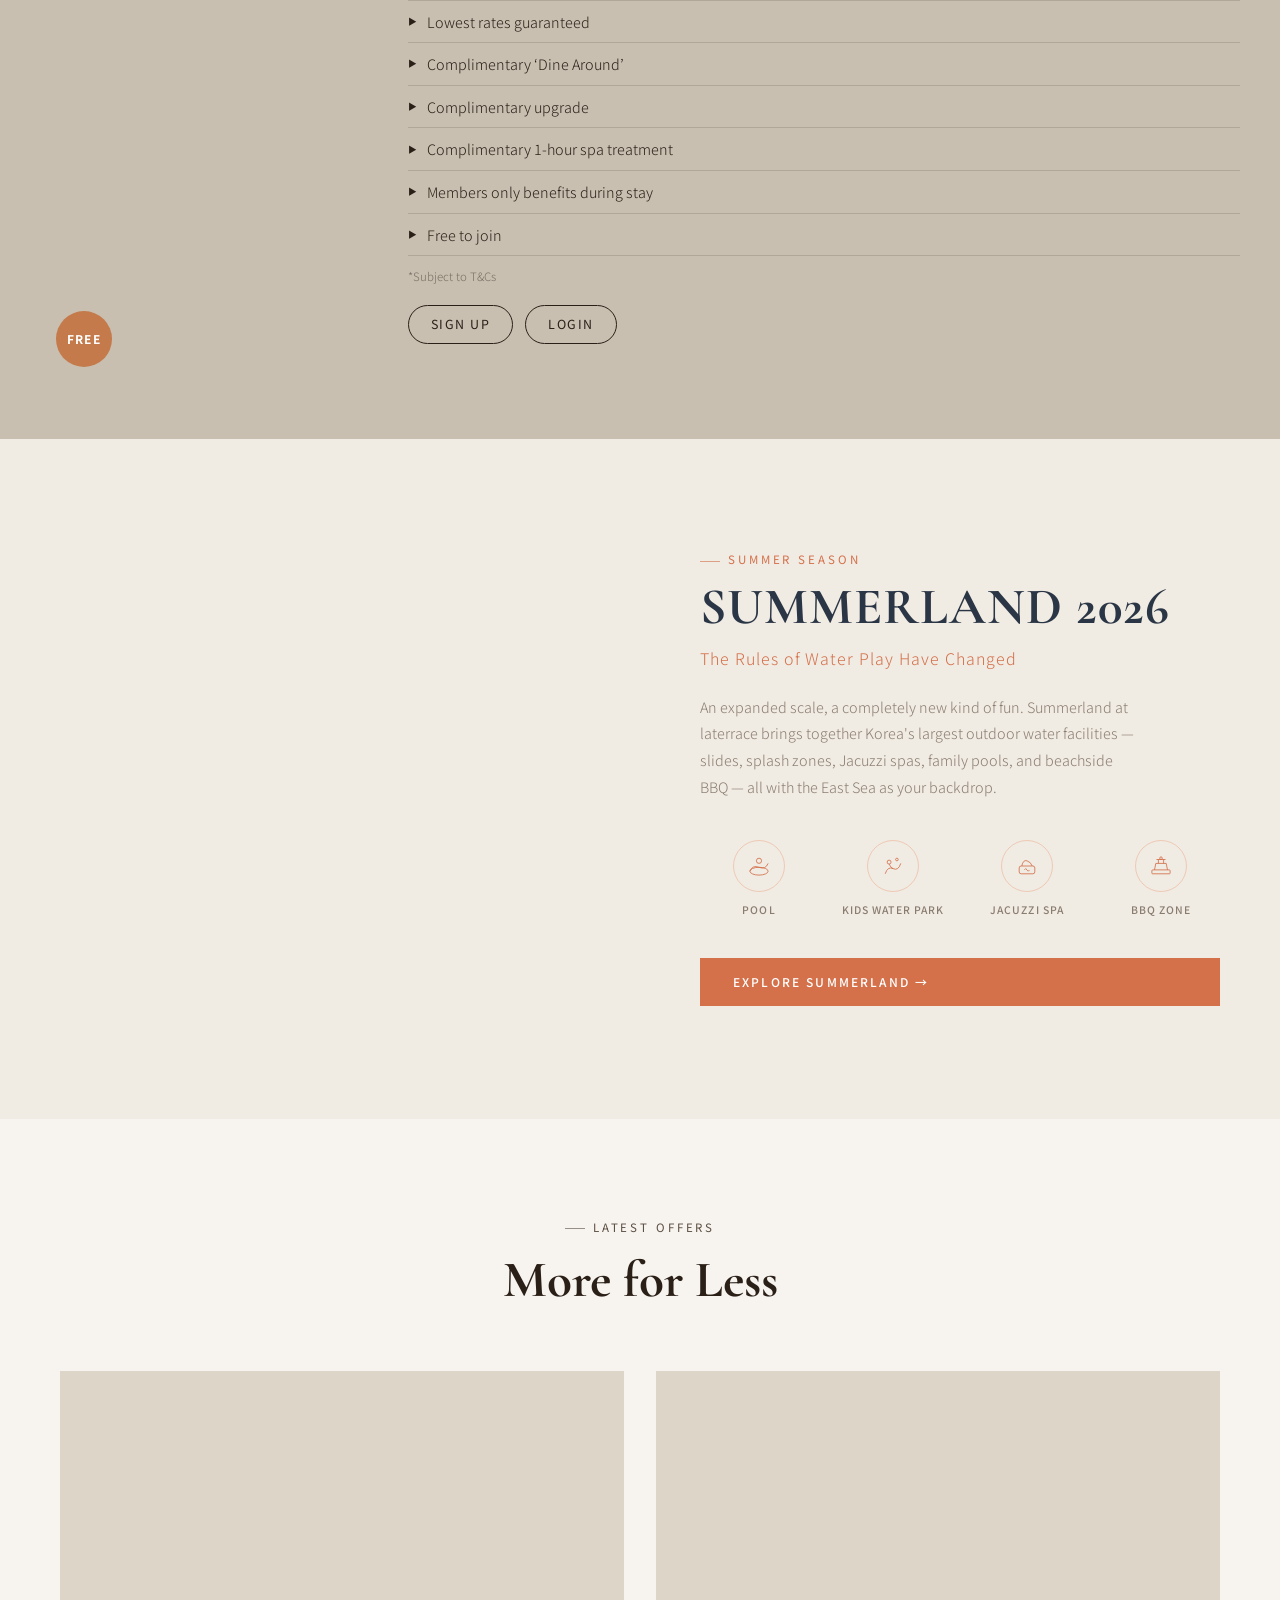
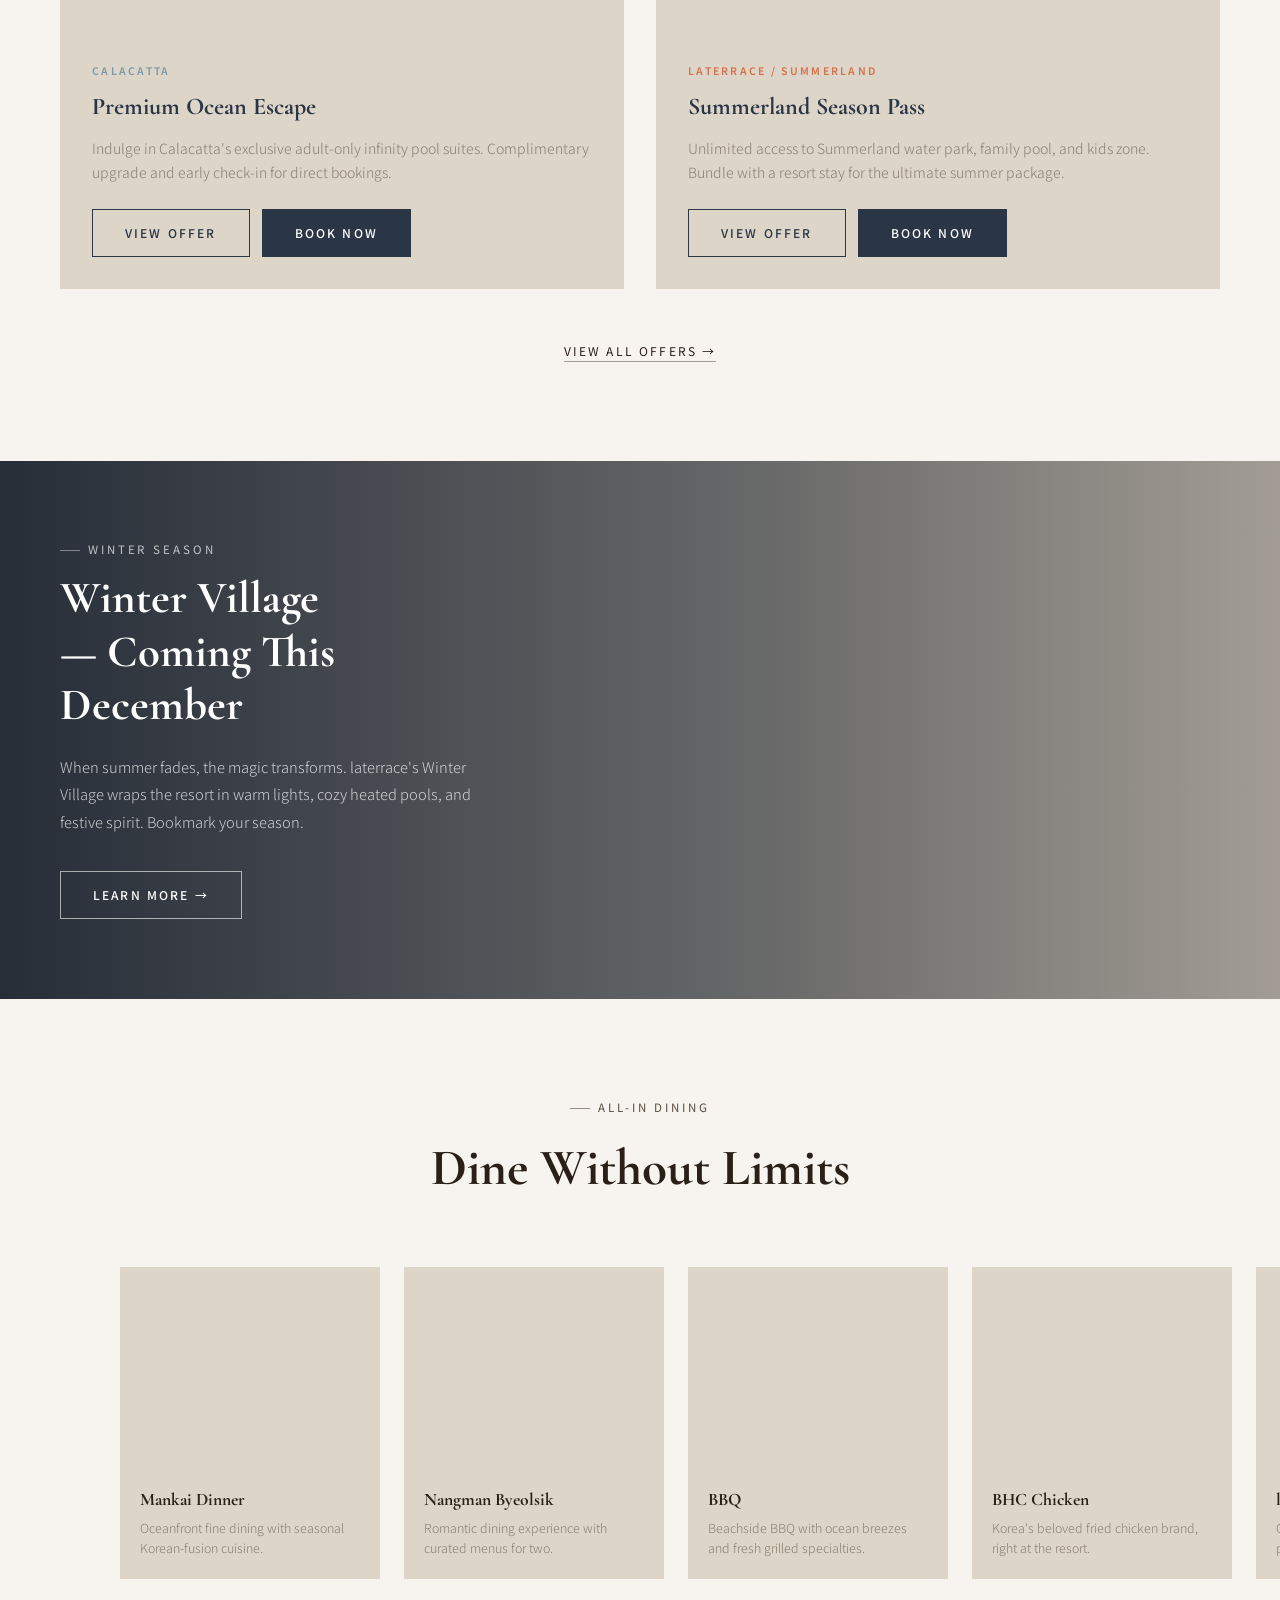
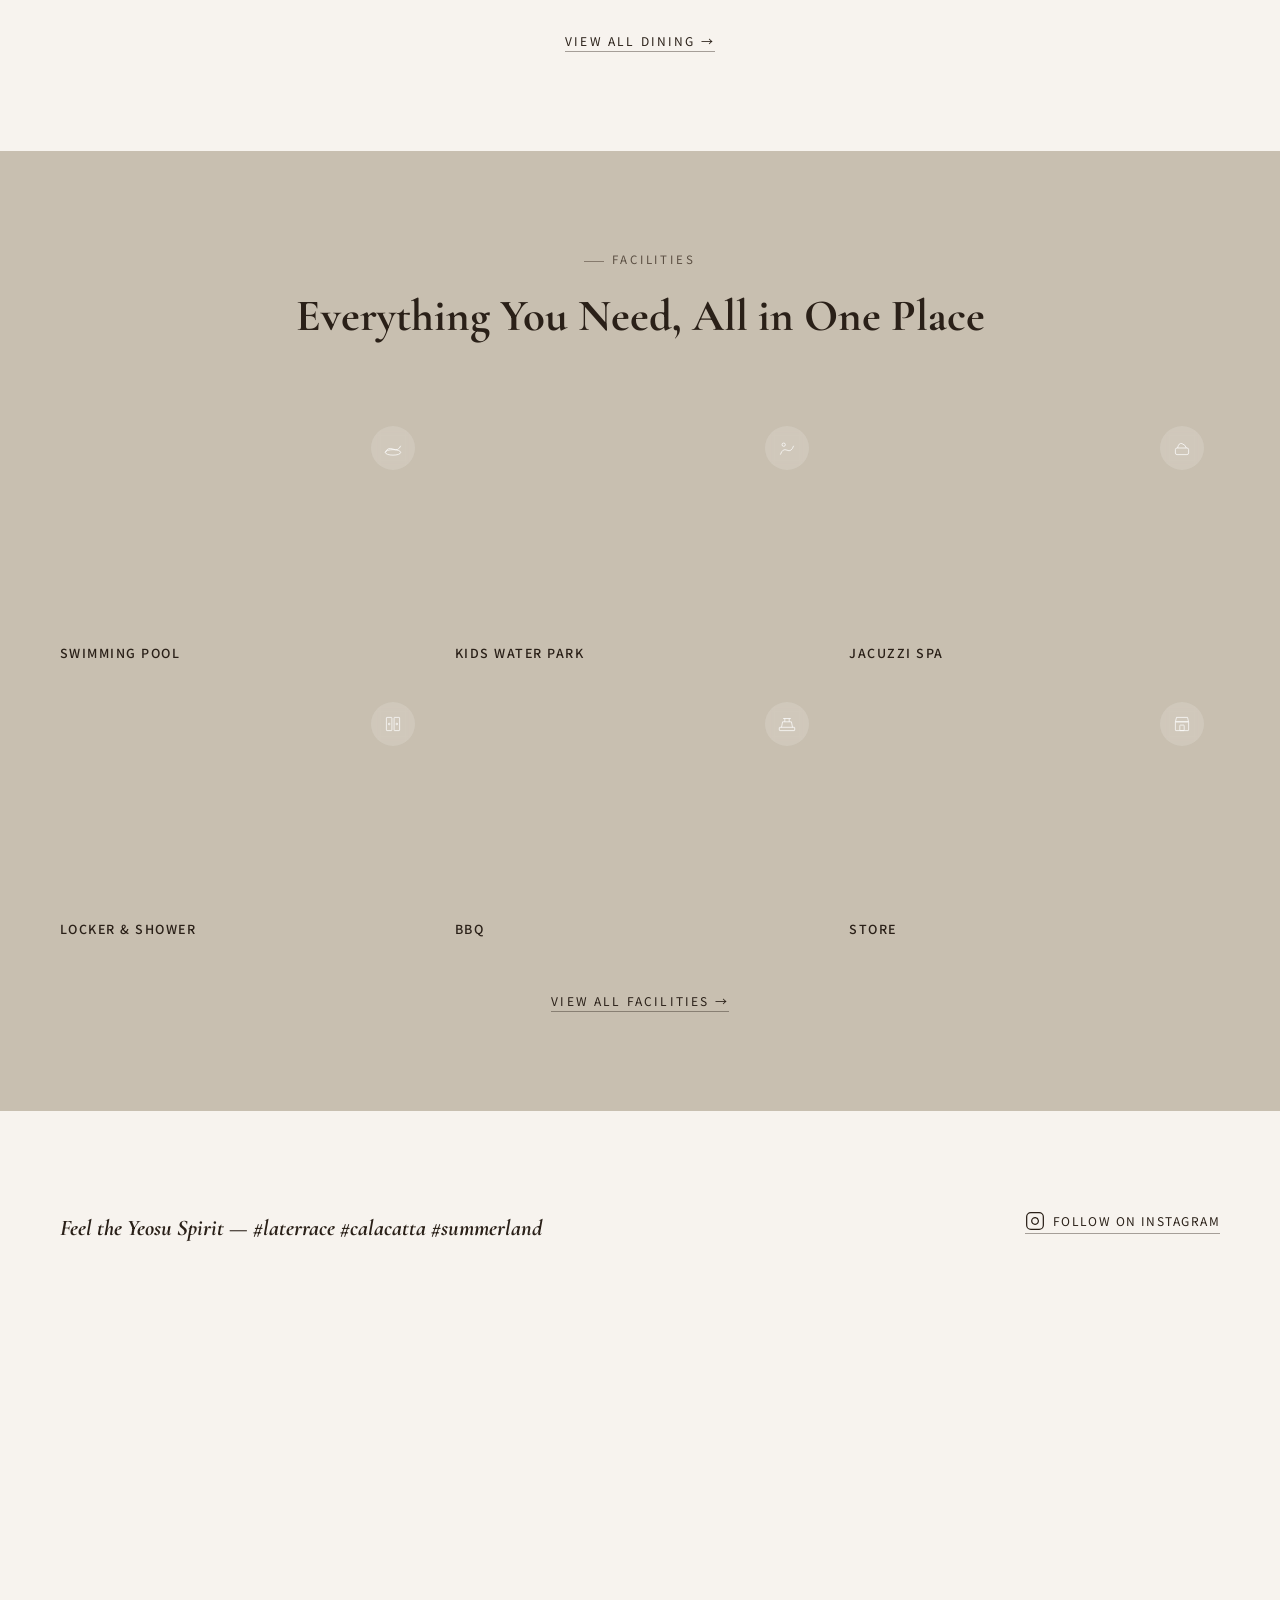
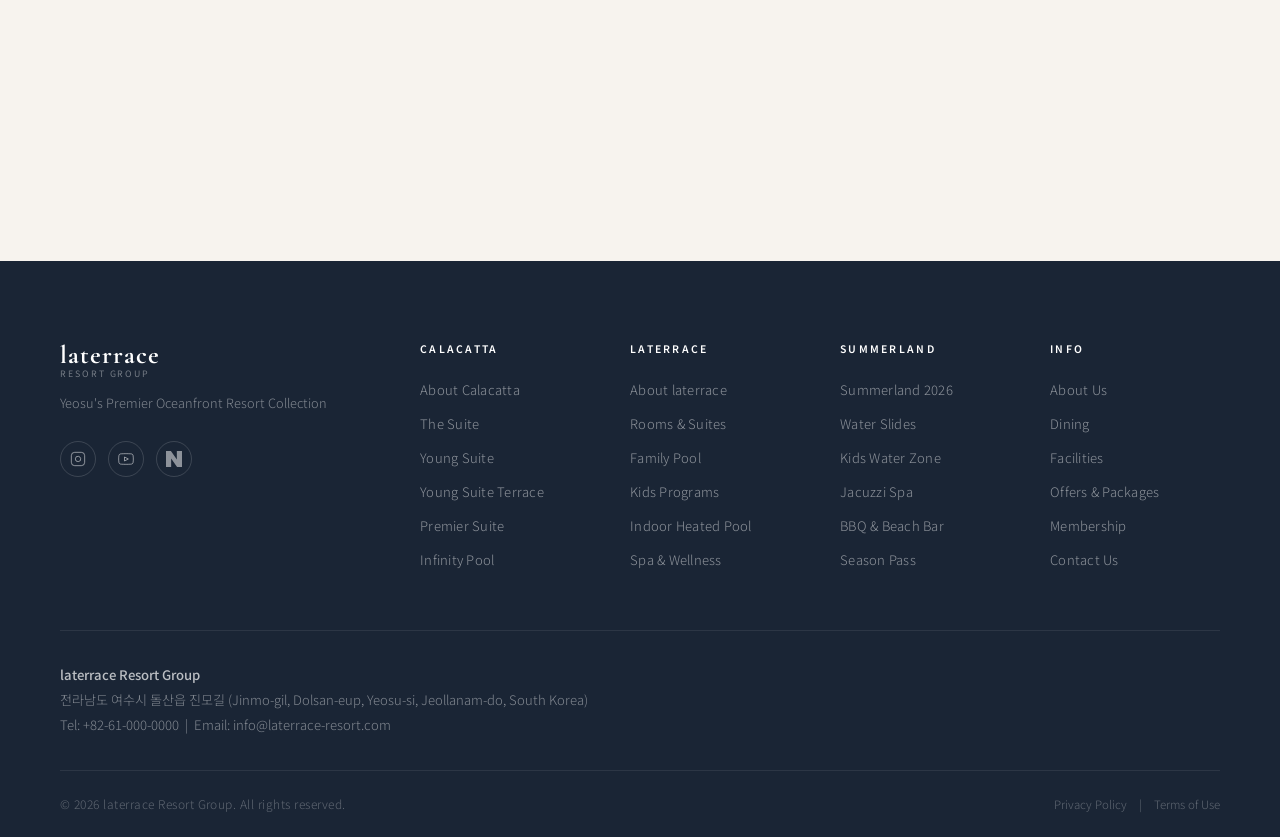
==== commit cedc3b4e: "add: BE REWARDED section above summerland — matching Sun Siyam mobile reference" ====
--- a/index.html
+++ b/index.html
@@ -386,6 +386,44 @@
 
 
   <!-- ============================================================
+       SECTION 5b: BE REWARDED / MEMBERSHIP
+  ============================================================ -->
+  <section class="be-rewarded" id="be-rewarded">
+    <div class="be-rewarded__inner">
+      <!-- 상단: eyebrow + 헤딩 -->
+      <div class="be-rewarded__header reveal">
+        <p class="be-rewarded__eyebrow">BE REWARDED</p>
+        <h2 class="be-rewarded__heading">Get more<br>from your stay</h2>
+      </div>
+      <!-- 중단: 이미지 + 혼장 혜택 리스트 -->
+      <div class="be-rewarded__body reveal">
+        <!-- 좌측 이미지 -->
+        <div class="be-rewarded__photo-wrap">
+          <img src="http://gonylab4.speedgabia.com/laterrace/facility/2/1.jpg" alt="laterrace membership" class="be-rewarded__photo" />
+          <div class="be-rewarded__badge">FREE</div>
+        </div>
+        <!-- 우측 혜택 리스트 -->
+        <div class="be-rewarded__benefits">
+          <p class="be-rewarded__benefits-title">Club membership benefits*</p>
+          <ul class="be-rewarded__list">
+            <li class="be-rewarded__item"><span class="be-rewarded__arrow">▶</span>Lowest rates guaranteed</li>
+            <li class="be-rewarded__item"><span class="be-rewarded__arrow">▶</span>Complimentary &lsquo;Dine Around&rsquo;</li>
+            <li class="be-rewarded__item"><span class="be-rewarded__arrow">▶</span>Complimentary upgrade</li>
+            <li class="be-rewarded__item"><span class="be-rewarded__arrow">▶</span>Complimentary 1-hour spa treatment</li>
+            <li class="be-rewarded__item"><span class="be-rewarded__arrow">▶</span>Members only benefits during stay</li>
+            <li class="be-rewarded__item"><span class="be-rewarded__arrow">▶</span>Free to join</li>
+          </ul>
+          <p class="be-rewarded__note">*Subject to T&amp;Cs</p>
+          <div class="be-rewarded__btns">
+            <a href="#" class="be-rewarded__btn be-rewarded__btn--outline">SIGN UP</a>
+            <a href="#" class="be-rewarded__btn be-rewarded__btn--outline">LOGIN</a>
+          </div>
+        </div>
+      </div>
+    </div>
+  </section>
+
+  <!-- ============================================================
        SECTION 6: SEASONAL VILLAGE — SUMMERLAND HERO
   ============================================================ -->
   <section class="summerland" id="summerland">
--- a/style.css
+++ b/style.css
@@ -1080,6 +1080,151 @@
 .intro__motif svg { width: 100%; height: auto; }
 
 /* ============================================================
+   SECTION 5b: BE REWARDED / MEMBERSHIP (레퍼런스 모바일 Sun Siyam 100% 동일)
+============================================================ */
+.be-rewarded {
+  background: var(--color-sand);
+  padding: 48px 24px 56px;
+}
+.be-rewarded__inner {
+  max-width: 1200px;
+  margin: 0 auto;
+}
+/* eyebrow */
+.be-rewarded__eyebrow {
+  font-family: var(--font-sans);
+  font-size: 0.72rem;
+  font-weight: 400;
+  letter-spacing: 0.18em;
+  text-transform: uppercase;
+  color: var(--color-text);
+  margin-bottom: 12px;
+}
+/* 헤딩 */
+.be-rewarded__heading {
+  font-family: var(--font-serif);
+  font-size: clamp(2rem, 5vw, 3.2rem);
+  font-weight: 700;
+  font-style: italic;
+  color: var(--color-text);
+  line-height: 1.15;
+  margin-bottom: 32px;
+}
+/* 본문 — 이미지 + 혜택 리스트 */
+.be-rewarded__body {
+  display: flex;
+  flex-direction: column;
+  gap: 28px;
+}
+@media (min-width: 768px) {
+  .be-rewarded__body {
+    flex-direction: row;
+    align-items: flex-start;
+    gap: 48px;
+  }
+}
+/* 이미지 래퍼 */
+.be-rewarded__photo-wrap {
+  position: relative;
+  flex-shrink: 0;
+  width: 100%;
+  max-width: 340px;
+}
+@media (min-width: 768px) {
+  .be-rewarded__photo-wrap {
+    width: 320px;
+  }
+}
+.be-rewarded__photo {
+  width: 100%;
+  aspect-ratio: 3/4;
+  object-fit: cover;
+  display: block;
+}
+/* FREE 배지 */
+.be-rewarded__badge {
+  position: absolute;
+  bottom: 16px;
+  left: 16px;
+  width: 56px;
+  height: 56px;
+  border-radius: 50%;
+  background: #c47a4a;
+  color: #fff;
+  font-family: var(--font-sans);
+  font-size: 0.75rem;
+  font-weight: 700;
+  letter-spacing: 0.1em;
+  display: flex;
+  align-items: center;
+  justify-content: center;
+  text-transform: uppercase;
+}
+/* 혜택 리스트 영역 */
+.be-rewarded__benefits {
+  flex: 1;
+}
+.be-rewarded__benefits-title {
+  font-family: var(--font-serif);
+  font-size: 1.15rem;
+  font-weight: 700;
+  font-style: italic;
+  color: var(--color-text);
+  margin-bottom: 16px;
+}
+.be-rewarded__list {
+  list-style: none;
+  padding: 0;
+  margin: 0 0 12px;
+}
+.be-rewarded__item {
+  display: flex;
+  align-items: center;
+  gap: 10px;
+  font-family: var(--font-sans);
+  font-size: 0.9rem;
+  color: var(--color-text);
+  padding: 10px 0;
+  border-bottom: 1px solid rgba(42,32,24,0.15);
+}
+.be-rewarded__item:first-child {
+  border-top: 1px solid rgba(42,32,24,0.15);
+}
+.be-rewarded__arrow {
+  font-size: 0.55rem;
+  color: var(--color-text);
+  flex-shrink: 0;
+}
+.be-rewarded__note {
+  font-family: var(--font-sans);
+  font-size: 0.72rem;
+  color: rgba(42,32,24,0.5);
+  margin-bottom: 20px;
+}
+/* SIGN UP / LOGIN 버튼 */
+.be-rewarded__btns {
+  display: flex;
+  gap: 12px;
+}
+.be-rewarded__btn {
+  font-family: var(--font-sans);
+  font-size: 0.78rem;
+  font-weight: 400;
+  letter-spacing: 0.12em;
+  text-transform: uppercase;
+  text-decoration: none;
+  color: var(--color-text);
+  border: 1px solid var(--color-text);
+  border-radius: 100px;
+  padding: 9px 22px;
+  transition: background var(--transition), color var(--transition);
+}
+.be-rewarded__btn:hover {
+  background: var(--color-text);
+  color: var(--color-sand);
+}
+
+/* ============================================================
    SECTION 5: REWARDS / MEMBERSHIP
 ============================================================ */
 .rewards {
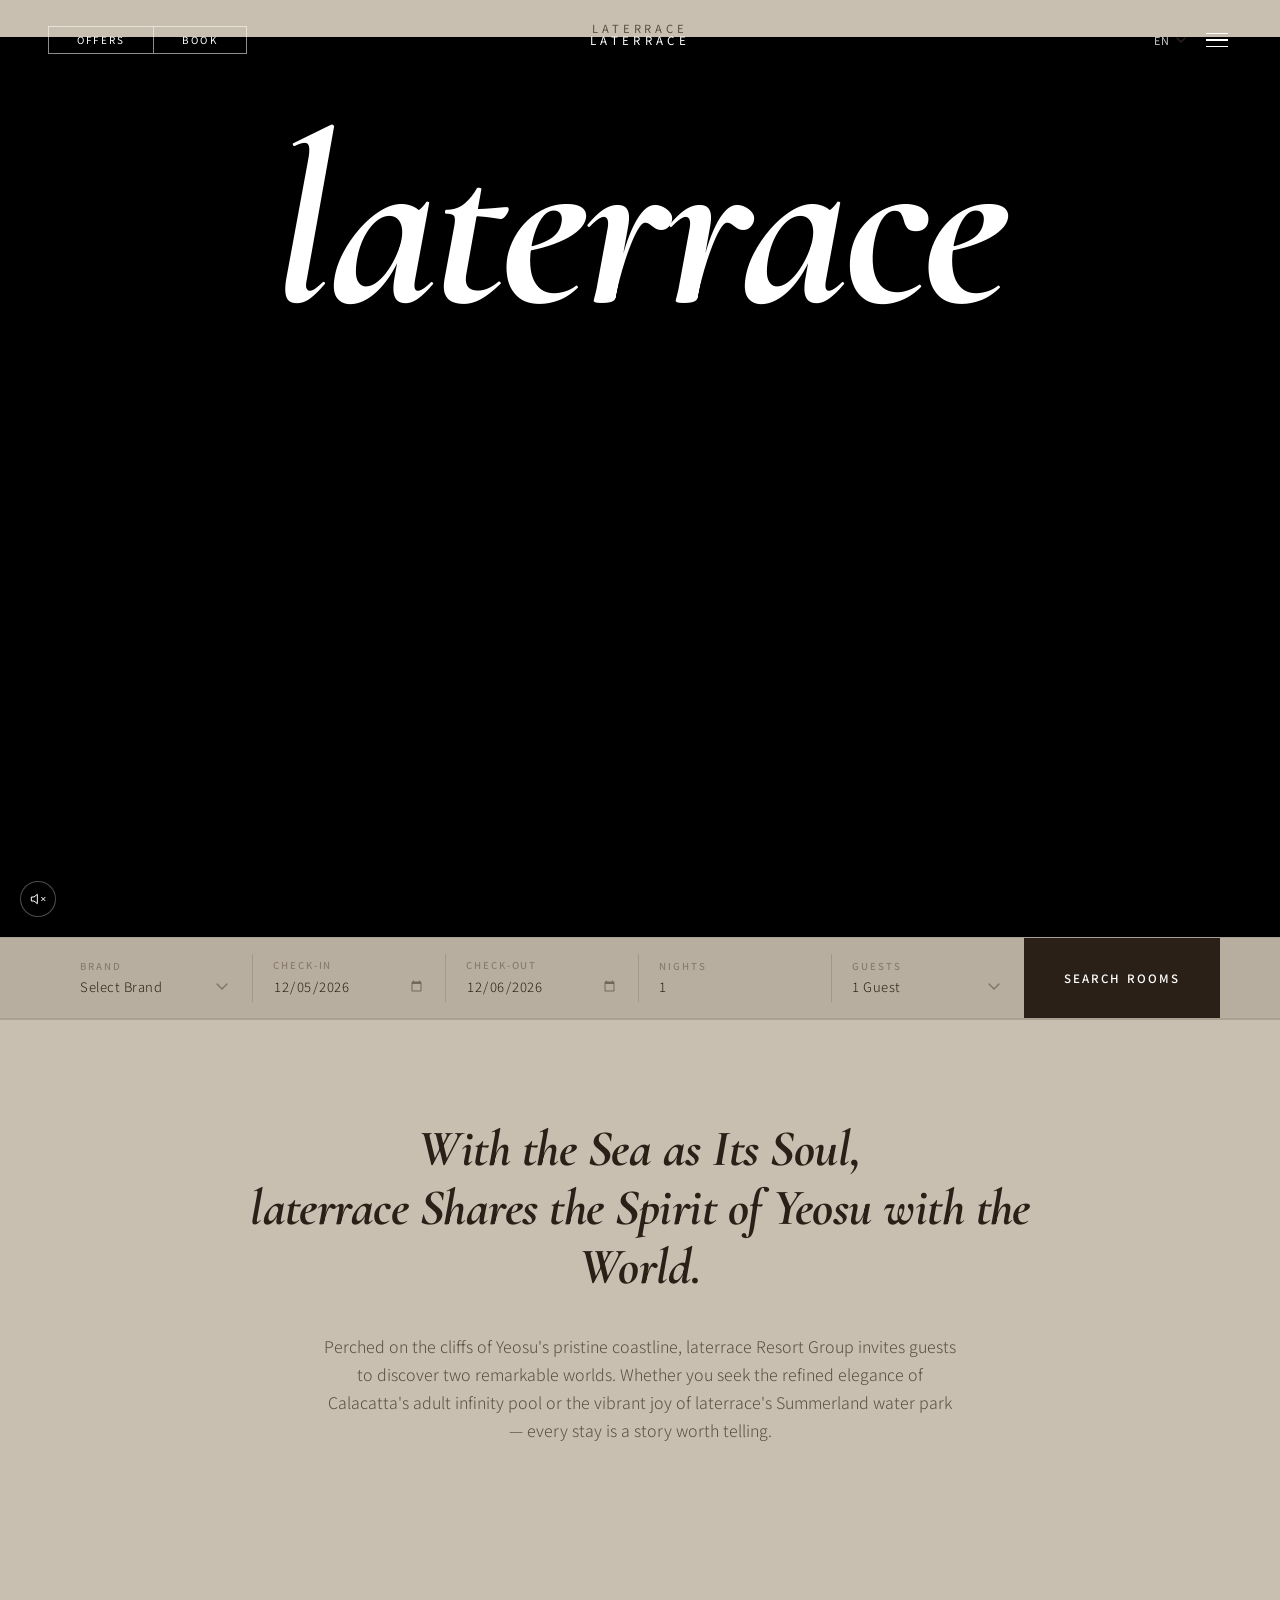
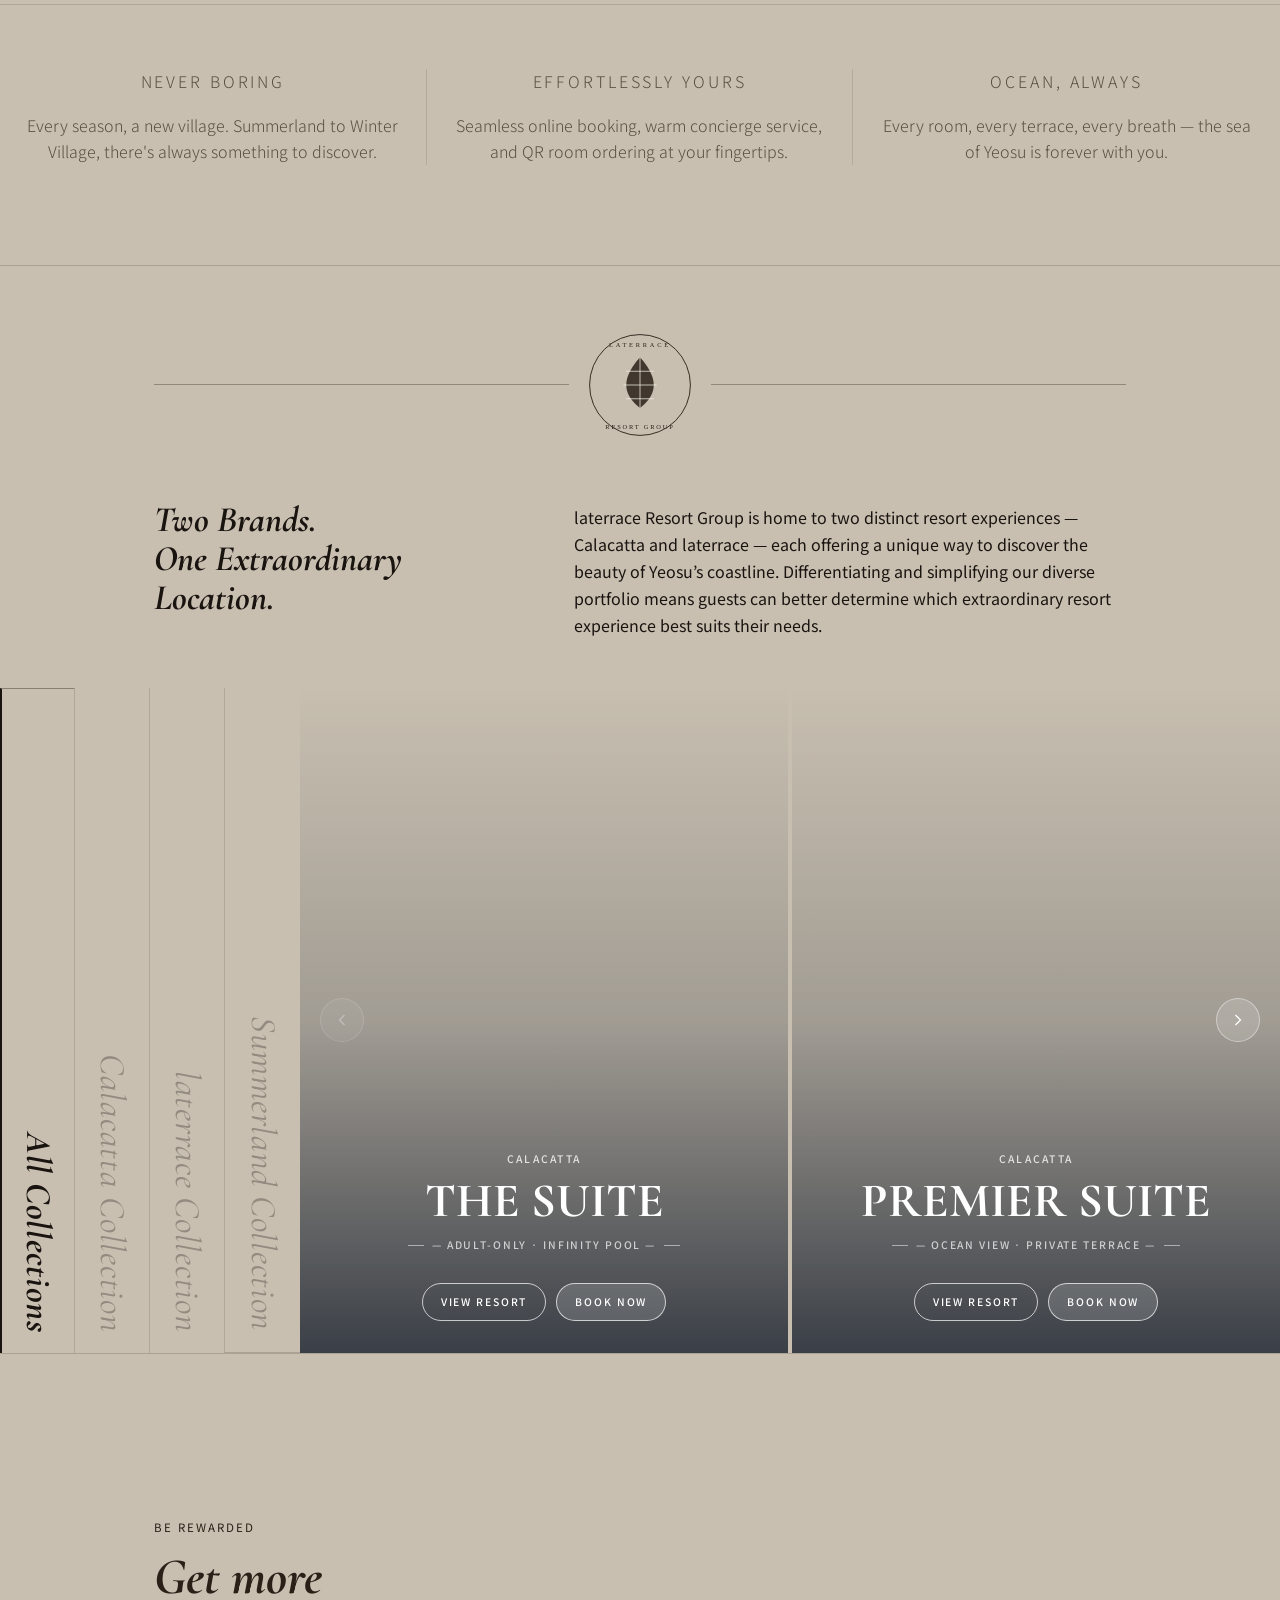
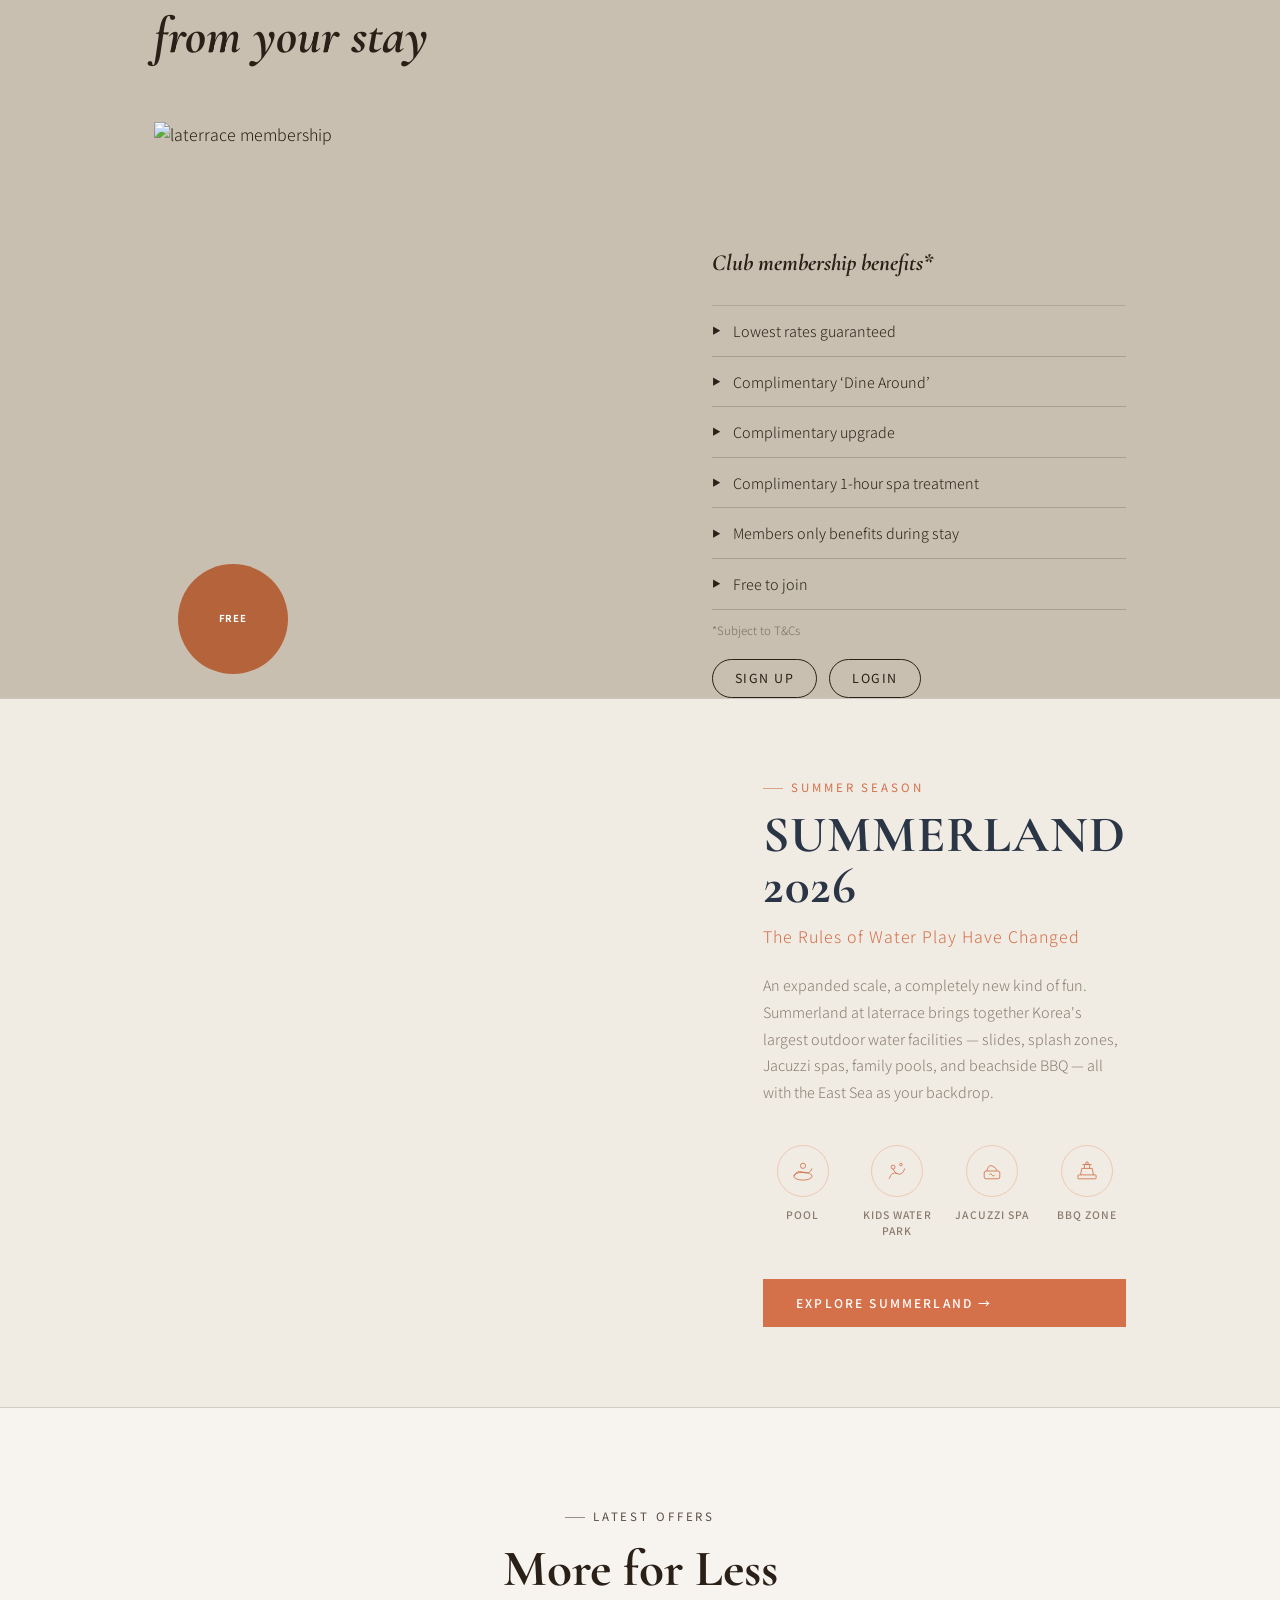
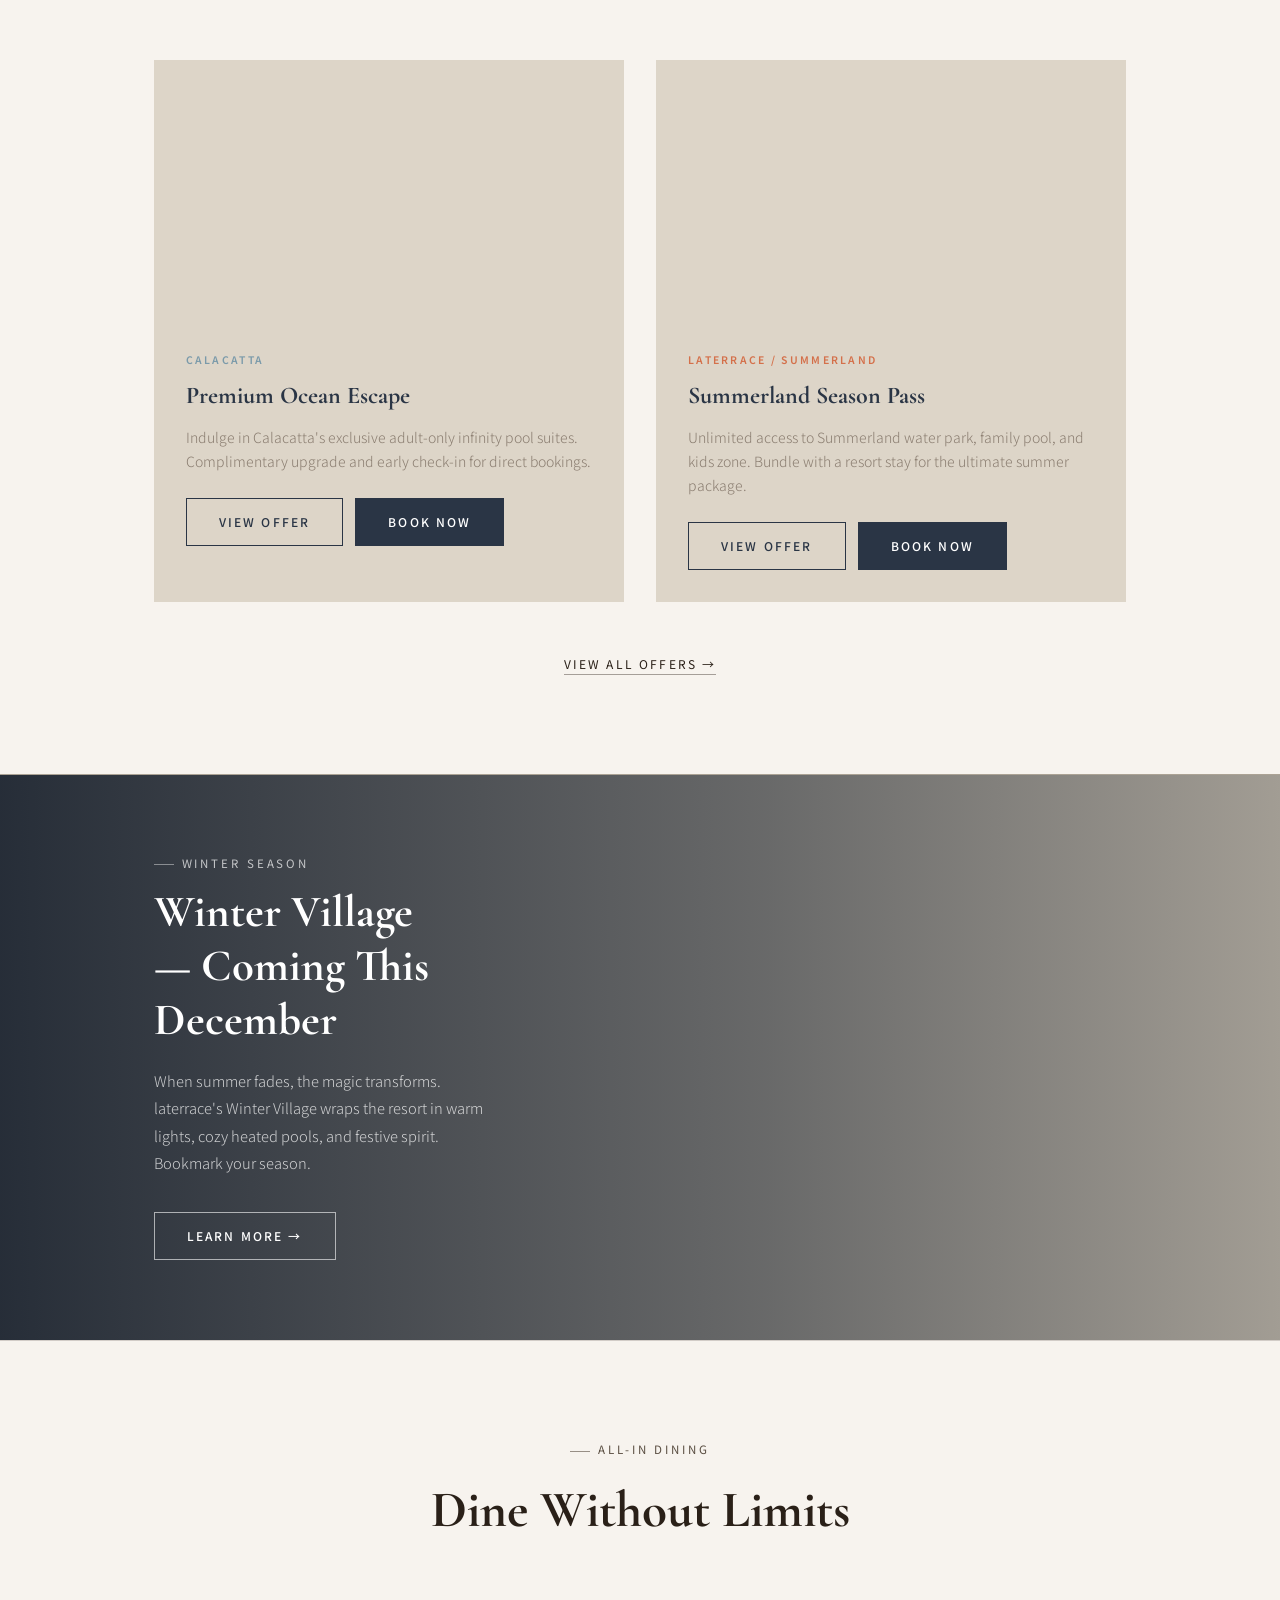
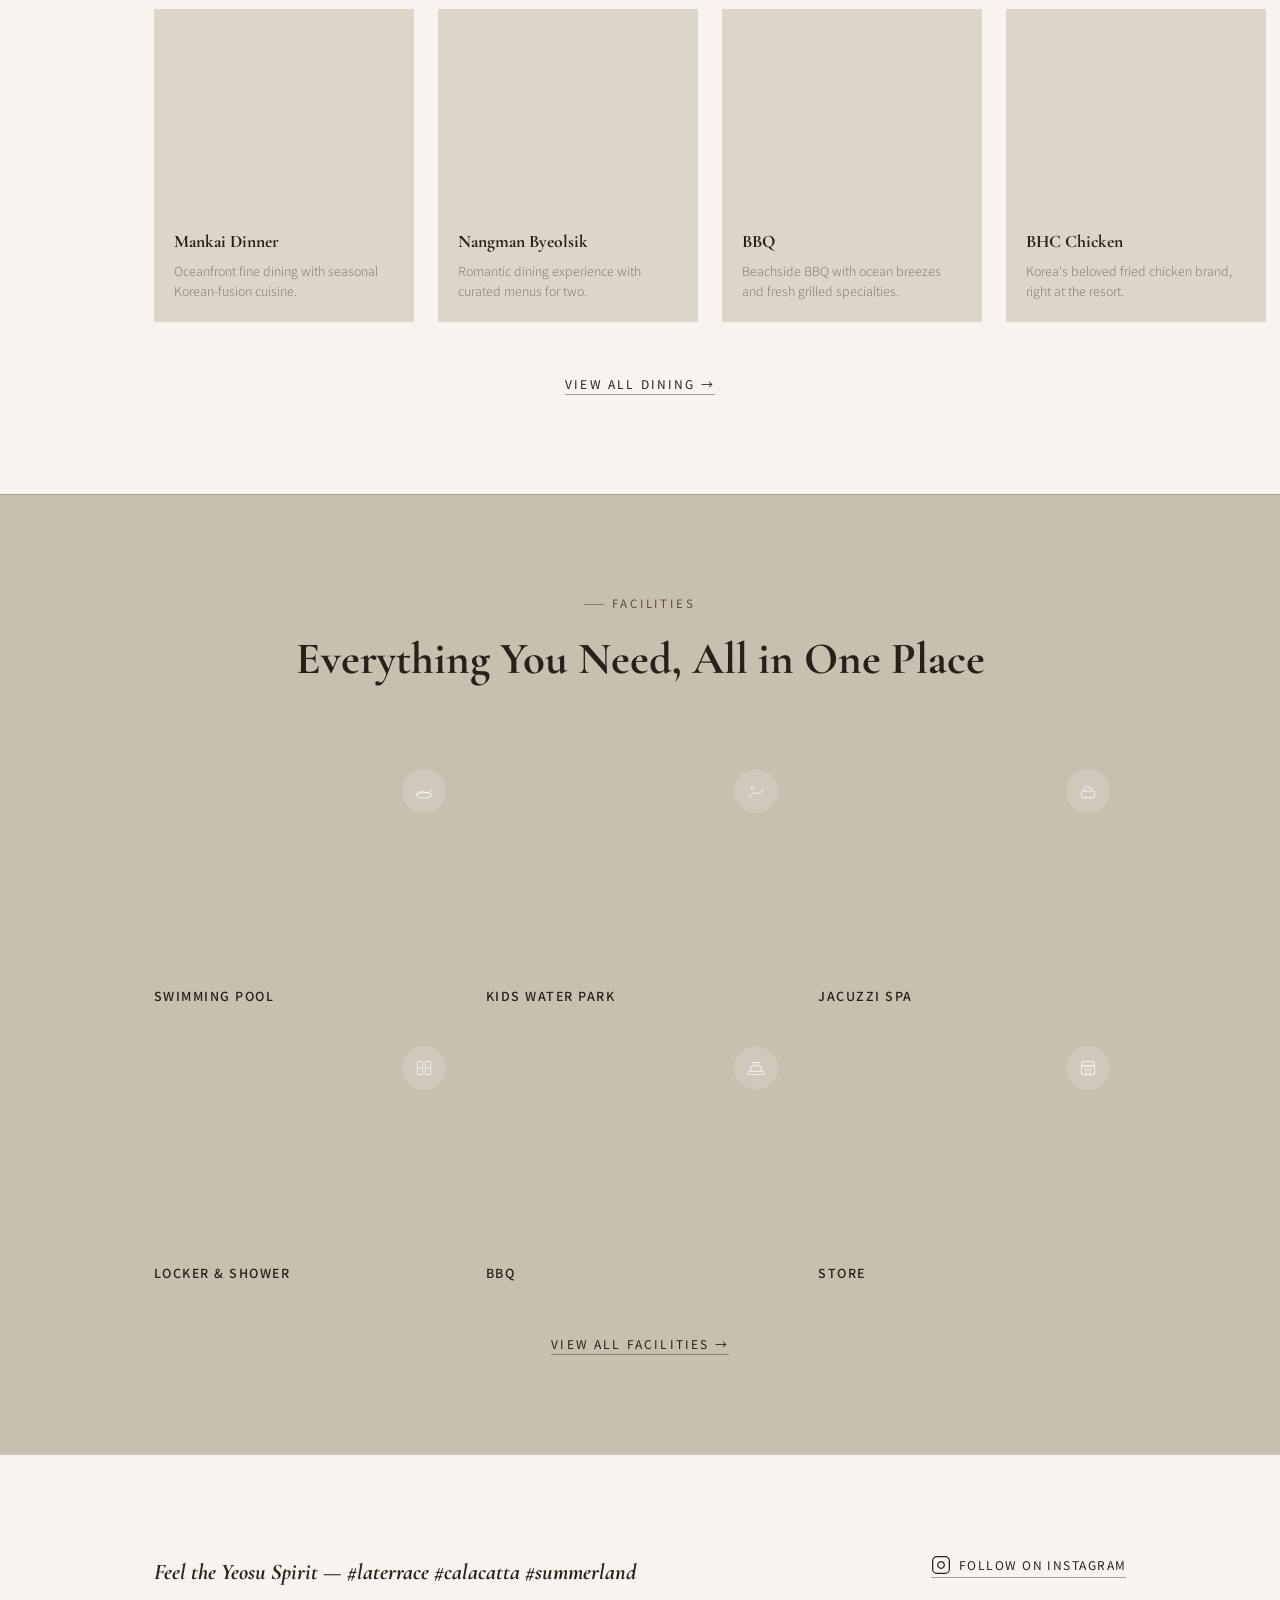
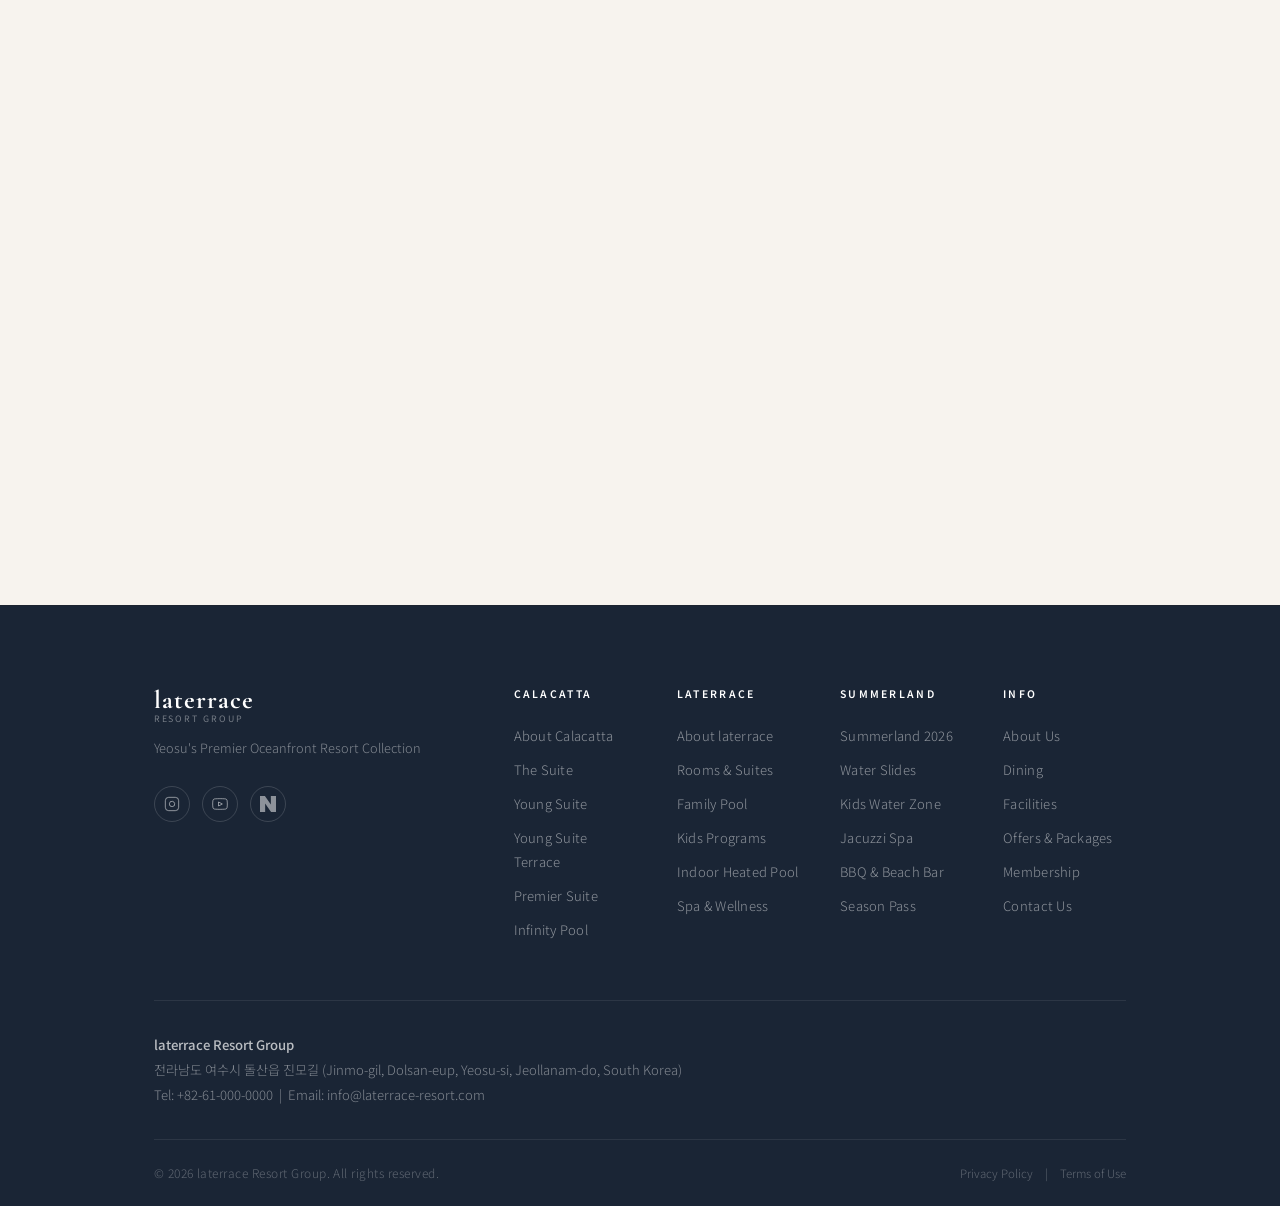
==== commit 83e12a61: "Add Summerland subpage — oceanWorld menu structure + laterrace tone" ====
--- a/index.html
+++ b/index.html
@@ -362,7 +362,7 @@
               <p class="brand-slide__sub">&mdash; FAMILY &middot; SLIDES &middot; JACUZZI &mdash;</p>
             </div>
             <div class="brand-slide__actions">
-              <a href="#summerland" class="brand-slide__btn brand-slide__btn--outline">VIEW RESORT</a>
+              <a href="summerland.html" class="brand-slide__btn brand-slide__btn--outline">VIEW RESORT</a>
               <a href="#booking" class="brand-slide__btn brand-slide__btn--fill">BOOK NOW</a>
             </div>
           </div>
@@ -484,7 +484,7 @@
             <span>BBQ Zone</span>
           </div>
         </div>
-        <a href="#" class="btn btn--summer">EXPLORE SUMMERLAND &rarr;</a>
+        <a href="summerland.html" class="btn btn--summer">EXPLORE SUMMERLAND &rarr;</a>
       </div>
     </div>
   </section>
--- a/style.css
+++ b/style.css
@@ -42,7 +42,8 @@
 
   /* Mobile-first spacing */
   --section-pad: 60px;
-  --container-px: 20px;
+  --container-px: 20px;   /* 모바일 좌우 여백 */
+  --section-px: 20px;    /* 섹션 좌우 여백 (주요 여백 변수) */
 
   --max-w: 1440px;
   --transition: 0.35s cubic-bezier(0.4, 0, 0.2, 1);
@@ -53,6 +54,7 @@
   :root {
     --section-pad: 80px;
     --container-px: 40px;
+    --section-px: 40px;
   }
 }
 
@@ -60,11 +62,38 @@
   :root {
     --section-pad: 100px;
     --container-px: 60px;
+    --section-px: 60px;
+  }
+}
+
+/* 레퍼런스 실측: 1536px 화면에서 좌측 여백 ~270px (17.6%) */
+@media (min-width: 1280px) {
+  :root {
+    --section-px: clamp(80px, 12vw, 200px);
+  }
+}
+@media (min-width: 1440px) {
+  :root {
+    --section-px: clamp(120px, 14vw, 240px);
   }
 }
 
 /* ── Reset & Base ── */
 *, *::before, *::after { box-sizing: border-box; margin: 0; padding: 0; }
+
+/* ── Section Divider — 전체 섹션 구분선 ── */
+.intro,
+.brands,
+.be-rewarded,
+.summerland,
+.offers,
+.winter,
+.dining,
+.facilities,
+.gallery,
+.footer {
+  border-top: 1px solid rgba(42,32,24,0.18);
+}
 
 html {
   scroll-behavior: smooth;
@@ -90,7 +119,7 @@
 .container {
   max-width: var(--max-w);
   margin: 0 auto;
-  padding: 0 var(--container-px);
+  padding: 0 var(--section-px);
 }
 
 /* ── Section Label ── */
@@ -1084,11 +1113,15 @@
 ============================================================ */
 .be-rewarded {
   background: var(--color-sand);
-  padding: 48px 24px 56px;
+  padding: 48px var(--section-px) 56px;
+}
+@media (min-width: 768px) {
+  .be-rewarded {
+    padding: 165px var(--section-px) 0;
+  }
 }
 .be-rewarded__inner {
-  max-width: 1200px;
-  margin: 0 auto;
+  max-width: 100%;
 }
 /* eyebrow */
 .be-rewarded__eyebrow {
@@ -1108,7 +1141,10 @@
   font-style: italic;
   color: var(--color-text);
   line-height: 1.15;
-  margin-bottom: 32px;
+  margin-bottom: 48px;
+}
+@media (min-width: 768px) {
+  .be-rewarded__heading { margin-bottom: 56px; }
 }
 /* 본문 — 이미지 + 혜택 리스트 */
 .be-rewarded__body {
@@ -1119,11 +1155,11 @@
 @media (min-width: 768px) {
   .be-rewarded__body {
     flex-direction: row;
-    align-items: flex-start;
-    gap: 48px;
-  }
-}
-/* 이미지 래퍼 */
+    align-items: flex-end; /* 이미지 하단 정렬 */
+    gap: clamp(60px, 8vw, 120px);
+  }
+}
+/* 이미지 래퍼 — 레퍼런스: 456 × 579.67px */
 .be-rewarded__photo-wrap {
   position: relative;
   flex-shrink: 0;
@@ -1132,7 +1168,9 @@
 }
 @media (min-width: 768px) {
   .be-rewarded__photo-wrap {
-    width: 320px;
+    width: clamp(380px, 36vw, 456px);
+    max-width: none;
+    align-self: flex-end;
   }
 }
 .be-rewarded__photo {
@@ -1141,36 +1179,64 @@
   object-fit: cover;
   display: block;
 }
-/* FREE 배지 */
+@media (min-width: 768px) {
+  .be-rewarded__photo {
+    aspect-ratio: auto;
+    width: 100%;
+    height: clamp(480px, 45vw, 580px); /* 레퍼런스 579.67px 기준 */
+  }
+}
+/* FREE 배지 — 레퍼런스: 원형 테두리 + 텍스트 'RELAX WITH REWARD · FREE · MEMBERSHIP PROGRAM' */
 .be-rewarded__badge {
   position: absolute;
-  bottom: 16px;
-  left: 16px;
-  width: 56px;
-  height: 56px;
+  bottom: 20px;
+  left: 20px;
+  width: 90px;
+  height: 90px;
   border-radius: 50%;
-  background: #c47a4a;
+  background: #b5633a;
   color: #fff;
   font-family: var(--font-sans);
-  font-size: 0.75rem;
+  font-size: 0.65rem;
   font-weight: 700;
-  letter-spacing: 0.1em;
+  letter-spacing: 0.08em;
   display: flex;
   align-items: center;
   justify-content: center;
   text-transform: uppercase;
-}
-/* 혜택 리스트 영역 */
+  text-align: center;
+  line-height: 1.3;
+  padding: 8px;
+}
+@media (min-width: 768px) {
+  .be-rewarded__badge {
+    width: 110px;
+    height: 110px;
+    bottom: 24px;
+    left: 24px;
+    font-size: 0.6rem;
+  }
+}
+/* 혜택 리스트 영역 — 이미지 세로 높이와 동일하게 */
 .be-rewarded__benefits {
   flex: 1;
 }
+@media (min-width: 768px) {
+  .be-rewarded__benefits {
+    display: flex;
+    flex-direction: column;
+    justify-content: flex-end; /* 하단 정렬 — 이미지와 하단 맞춤 */
+    height: clamp(480px, 45vw, 580px); /* 이미지 높이와 동일 */
+    padding-bottom: 0;
+  }
+}
 .be-rewarded__benefits-title {
   font-family: var(--font-serif);
-  font-size: 1.15rem;
+  font-size: clamp(1.2rem, 1.8vw, 1.5rem);
   font-weight: 700;
   font-style: italic;
   color: var(--color-text);
-  margin-bottom: 16px;
+  margin-bottom: 24px;
 }
 .be-rewarded__list {
   list-style: none;
@@ -1180,12 +1246,13 @@
 .be-rewarded__item {
   display: flex;
   align-items: center;
-  gap: 10px;
-  font-family: var(--font-sans);
-  font-size: 0.9rem;
+  gap: 12px;
+  font-family: var(--font-sans);
+  font-size: clamp(0.9rem, 1.1vw, 1rem);
+  font-weight: 300;
   color: var(--color-text);
-  padding: 10px 0;
-  border-bottom: 1px solid rgba(42,32,24,0.15);
+  padding: 14px 0;
+  border-bottom: 1px solid rgba(42,32,24,0.2);
 }
 .be-rewarded__item:first-child {
   border-top: 1px solid rgba(42,32,24,0.15);
@@ -1421,14 +1488,14 @@
 }
 
 .summerland__content {
-  padding: 44px 20px;
+  padding: 44px var(--section-px);
   display: flex;
   flex-direction: column;
   justify-content: center;
   background: var(--color-cream);
 }
 @media (min-width: 768px) {
-  .summerland__content { padding: 80px 60px; }
+  .summerland__content { padding: 80px var(--section-px); }
 }
 
 .summerland__heading {
@@ -1622,11 +1689,11 @@
 .brands__emblem-row {
   display: flex;
   align-items: center;
-  padding: 48px 24px 0;
+  padding: 48px var(--section-px) 0;
   gap: 0;
 }
 @media (min-width: 768px) {
-  .brands__emblem-row { padding: 64px 60px 0; }
+  .brands__emblem-row { padding: 64px var(--section-px) 0; }
 }
 .brands__emblem-line {
   flex: 1;
@@ -1661,7 +1728,7 @@
 
 /* ---- 상단 소개 텍스트 (레퍼런스: 모바일 세로 스택, PC 좌우 2단) ---- */
 .brands__intro {
-  padding: 48px 24px 36px;
+  padding: 48px var(--section-px) 36px;
 }
 @media (min-width: 768px) {
   .brands__intro {
@@ -1669,12 +1736,12 @@
     flex-direction: row;
     align-items: flex-start;
     gap: 80px;
-    padding: 60px 60px 48px;  /* 레퍼런스: 상단 패딩 적절히 */
+    padding: 60px var(--section-px) 48px;
   }
 }
 @media (min-width: 1440px) {
   .brands__intro {
-    padding: 80px 100px 60px;
+    padding: 80px var(--section-px) 60px;
     gap: 120px;
   }
 }
@@ -1738,7 +1805,7 @@
   display: flex;
   flex-direction: column;   /* 모바일도 세로 */
   background: var(--color-sand);
-  padding: 0 24px;
+  padding: 0 var(--section-px);
   flex-shrink: 0;
 }
 @media (min-width: 768px) {
@@ -2069,10 +2136,10 @@
 .winter__content {
   position: relative; z-index: 2;
   max-width: 100%;
-  padding: 48px 20px;
-}
-@media (min-width: 768px) {
-  .winter__content { max-width: 560px; padding: 80px 60px; }
+  padding: 48px var(--section-px);
+}
+@media (min-width: 768px) {
+  .winter__content { max-width: 640px; padding: 80px var(--section-px); }
 }
 
 .winter__heading {
@@ -2102,7 +2169,10 @@
   overflow: hidden;
 }
 
-.dining__header { text-align: center; margin-bottom: 40px; }
+.dining__header {
+  text-align: center;
+  margin-bottom: 40px;
+}
 @media (min-width: 768px) {
   .dining__header { margin-bottom: 60px; }
 }
@@ -2120,15 +2190,9 @@
   overflow-x: auto;
   -webkit-overflow-scrolling: touch;
   scrollbar-width: none;
-  padding: 0 20px;
-  margin: 0 -20px;
+  padding: 0;
+  margin: 0 calc(-1 * var(--section-px));
   cursor: grab;
-}
-@media (min-width: 768px) {
-  .dining__scroll-wrap { padding: 0 40px; margin: 0 -40px; }
-}
-@media (min-width: 1024px) {
-  .dining__scroll-wrap { padding: 0 60px; margin: 0 -60px; }
 }
 .dining__scroll-wrap::-webkit-scrollbar { display: none; }
 .dining__scroll-wrap:active { cursor: grabbing; }
@@ -2136,14 +2200,12 @@
 .dining__cards {
   display: flex;
   gap: 16px;
-  padding: 0 20px;
+  padding: 0 var(--section-px);
   width: max-content;
-}
-@media (min-width: 768px) {
-  .dining__cards { gap: 24px; padding: 0 40px; }
-}
-@media (min-width: 1024px) {
-  .dining__cards { padding: 0 60px; }
+  /* 첫 번째 카드가 섹션 왼쪽 여백에서 시작하도록 */
+}
+@media (min-width: 768px) {
+  .dining__cards { gap: 24px; }
 }
 
 .dining-card {
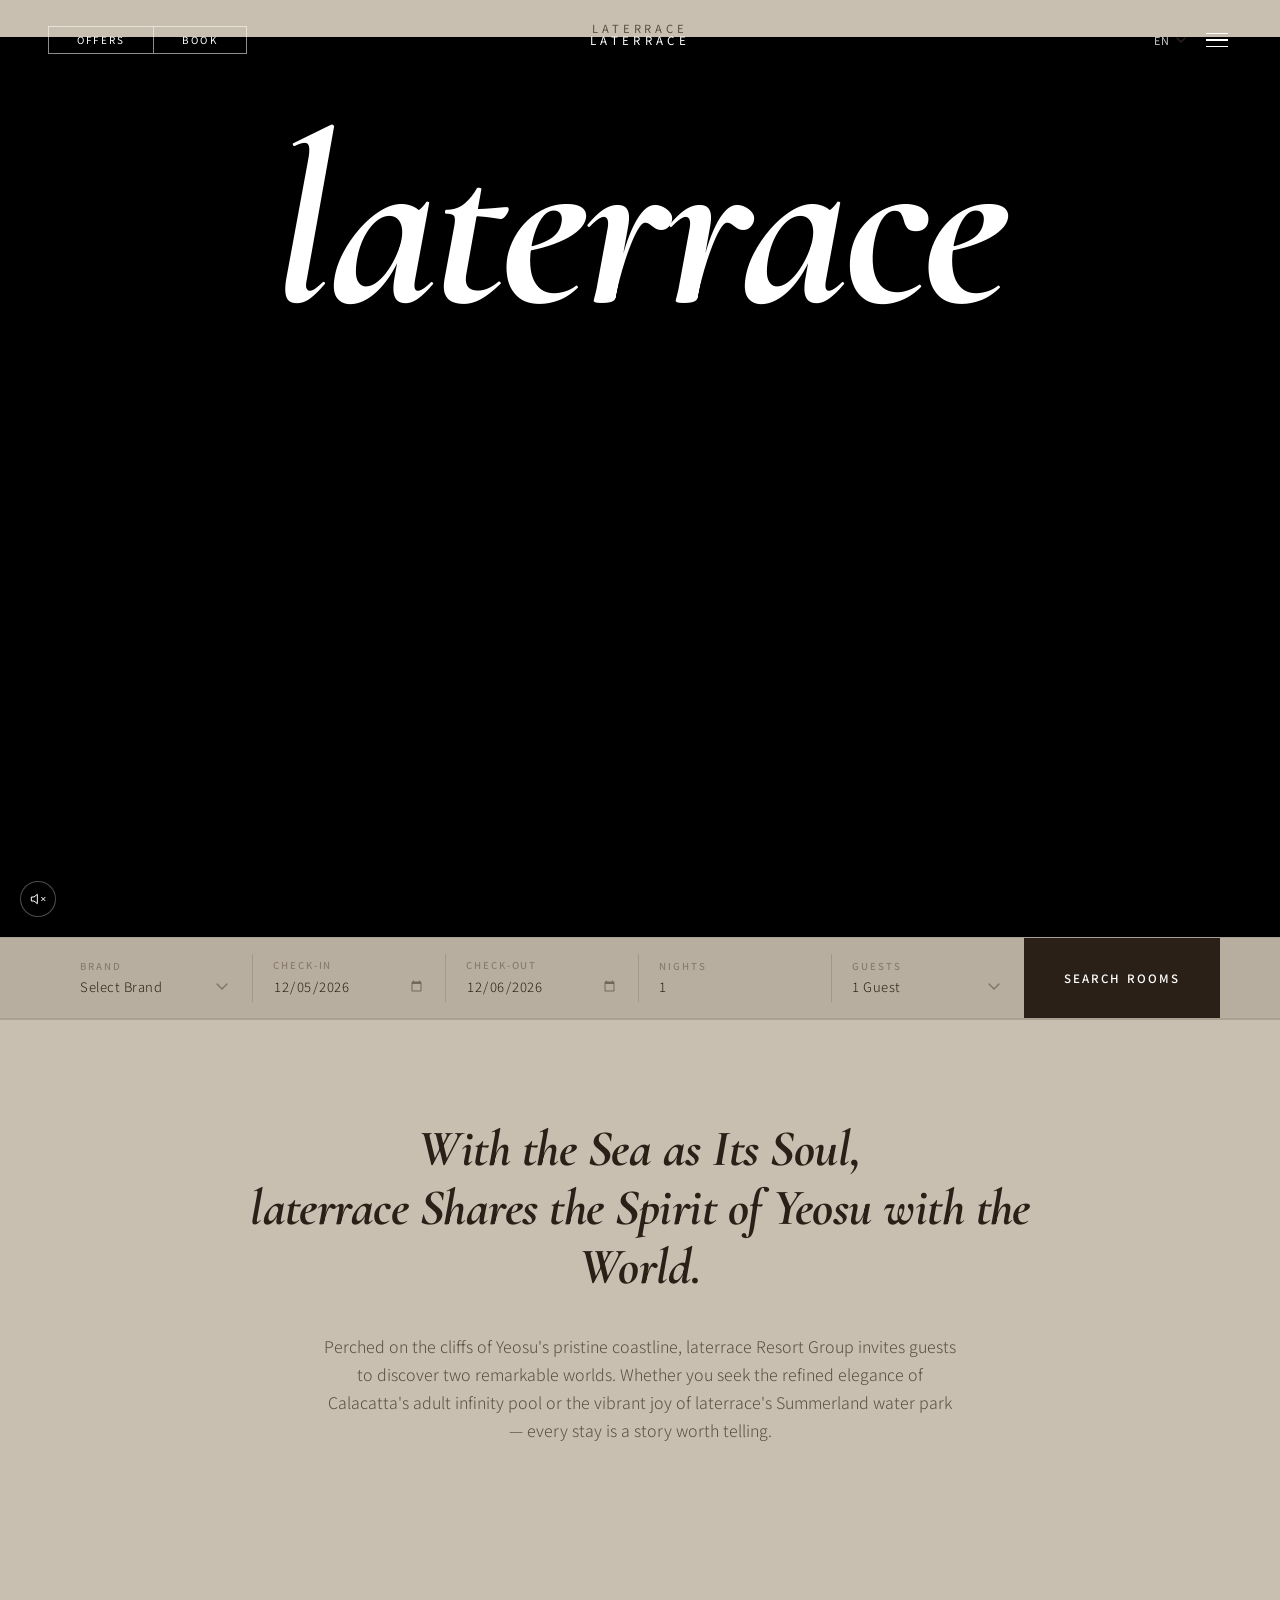
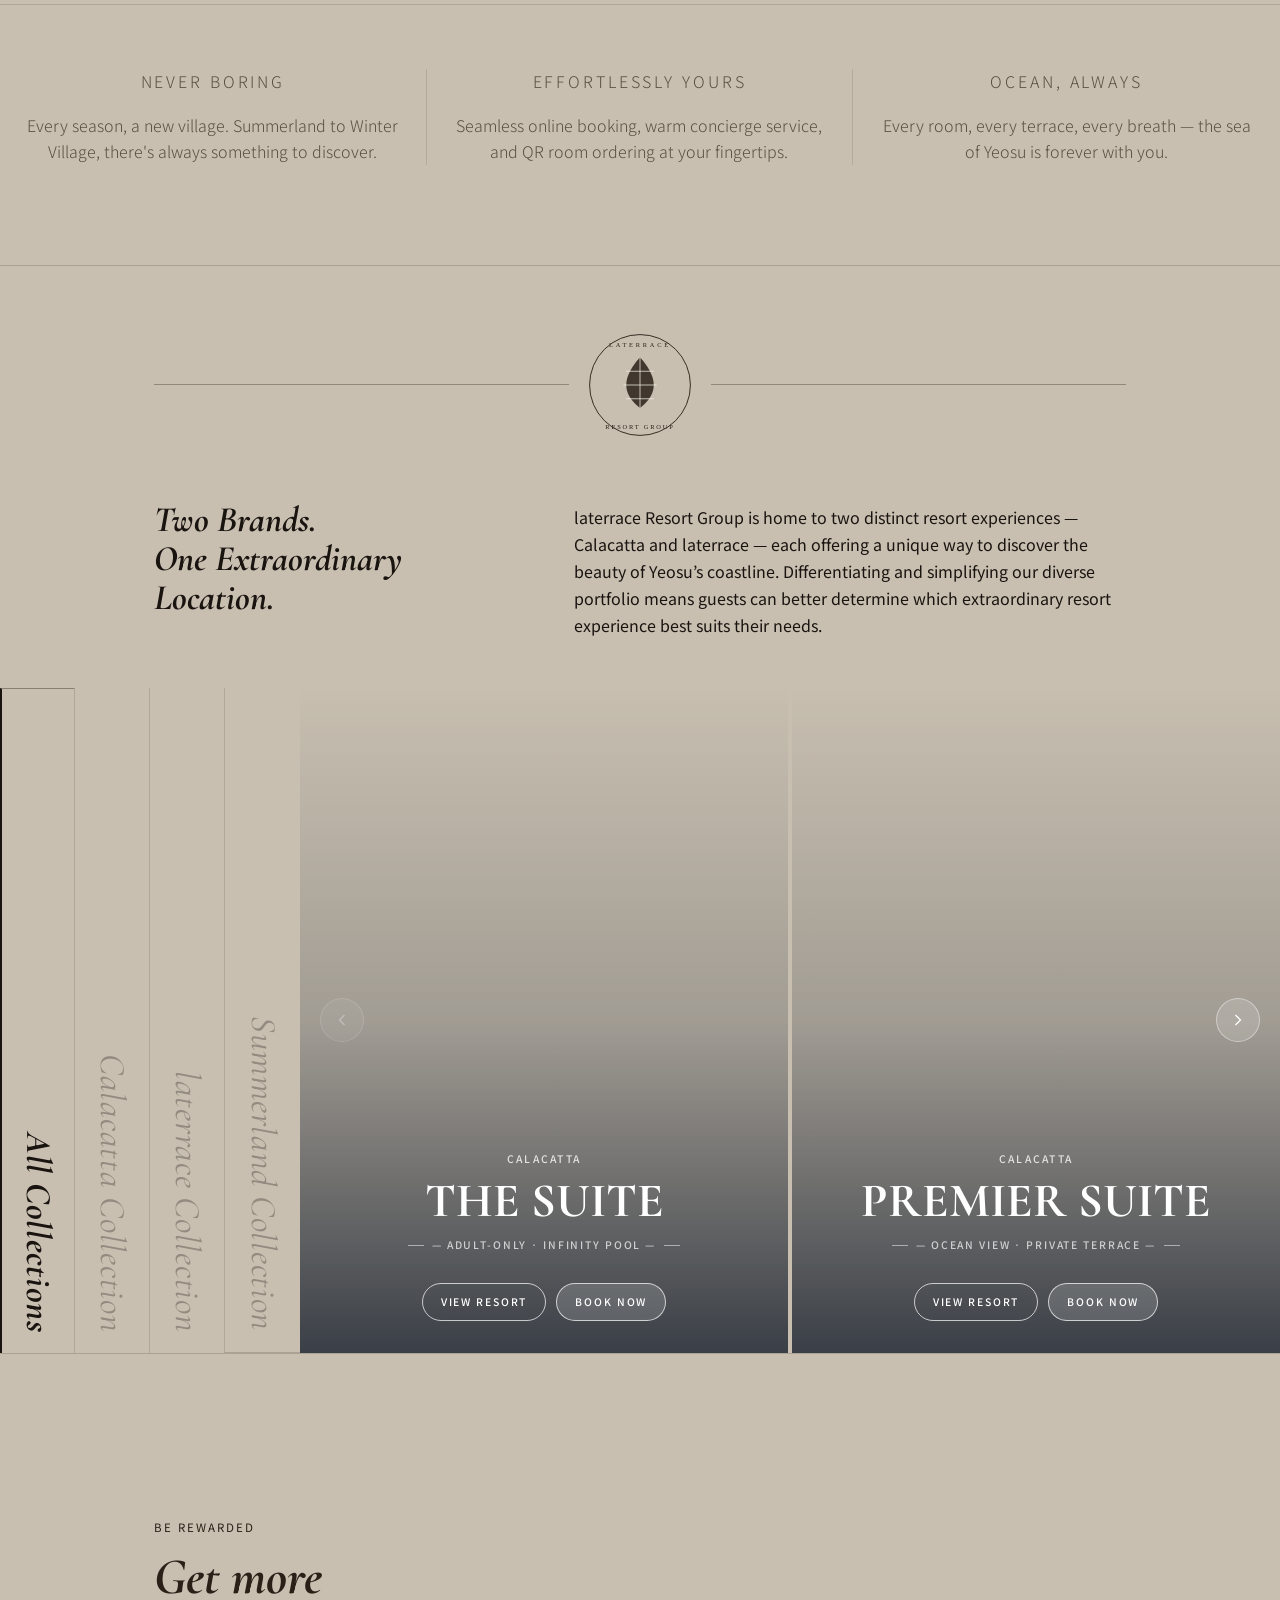
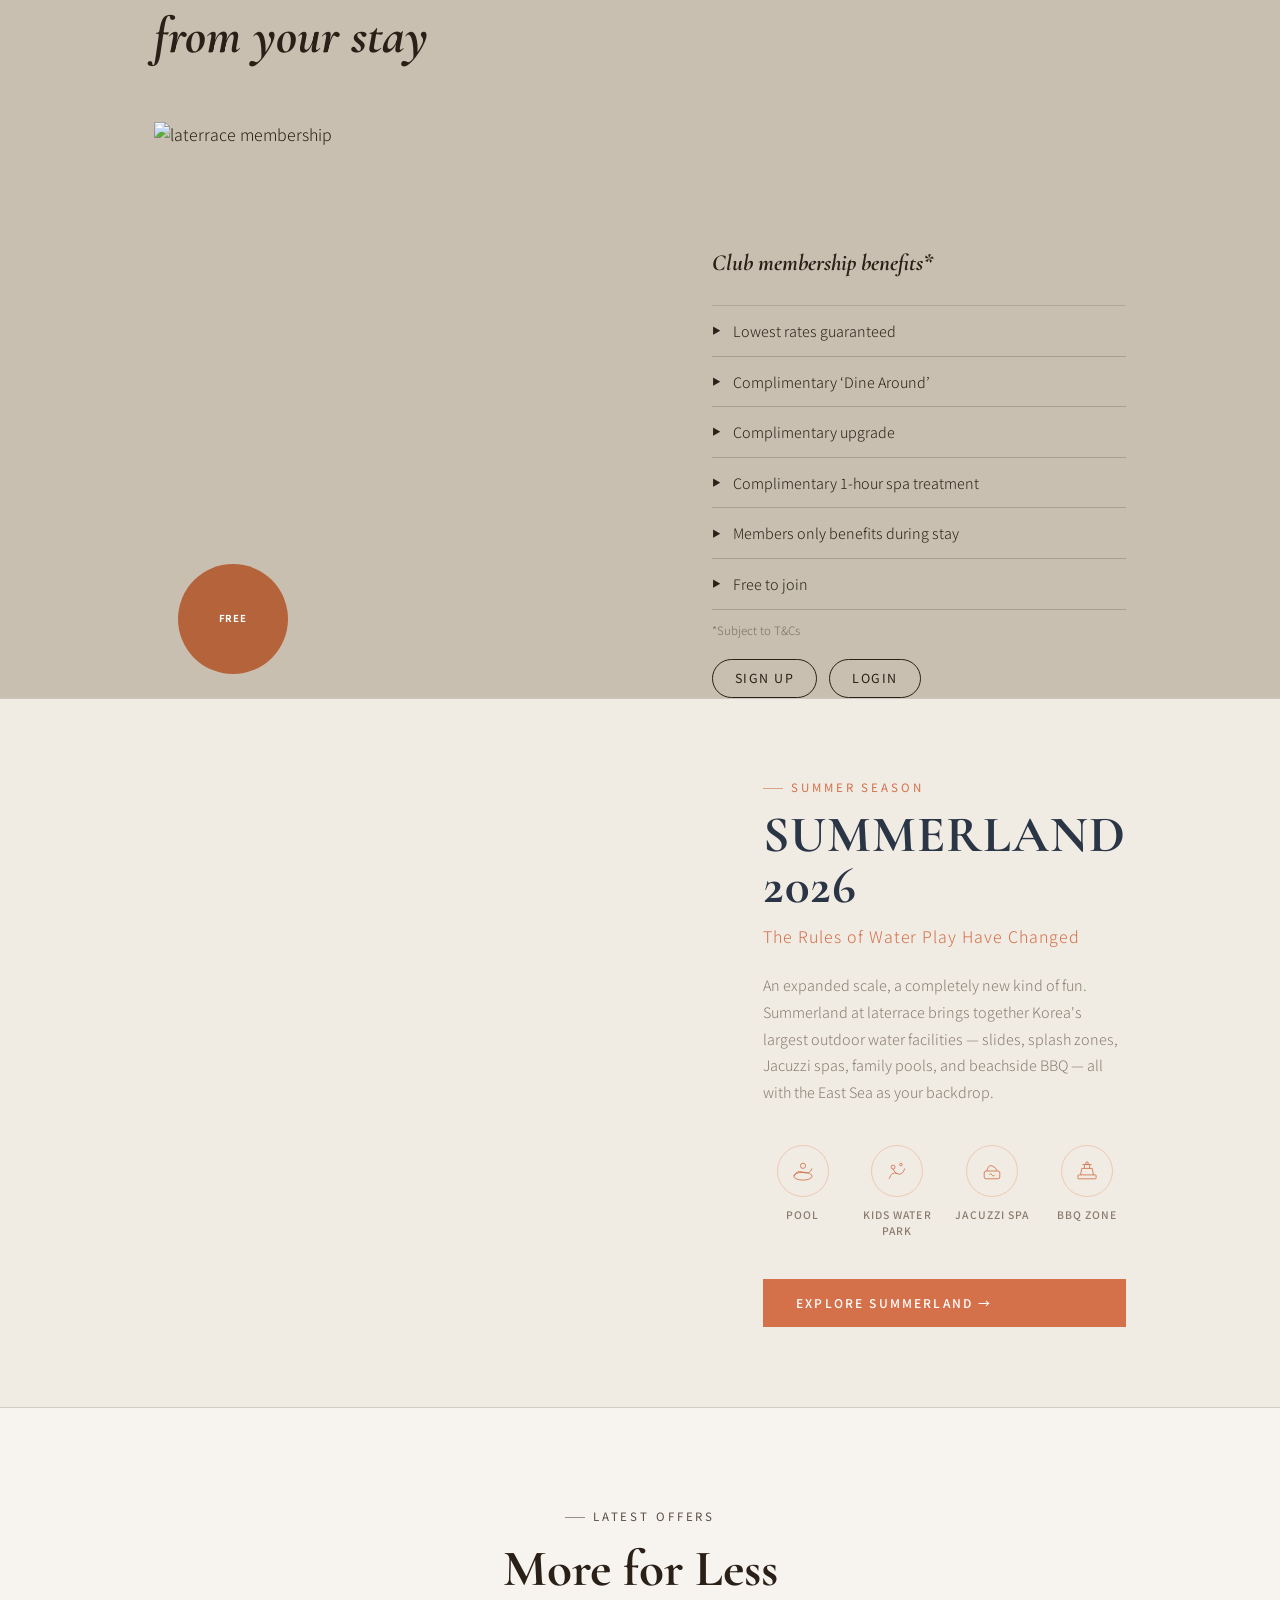
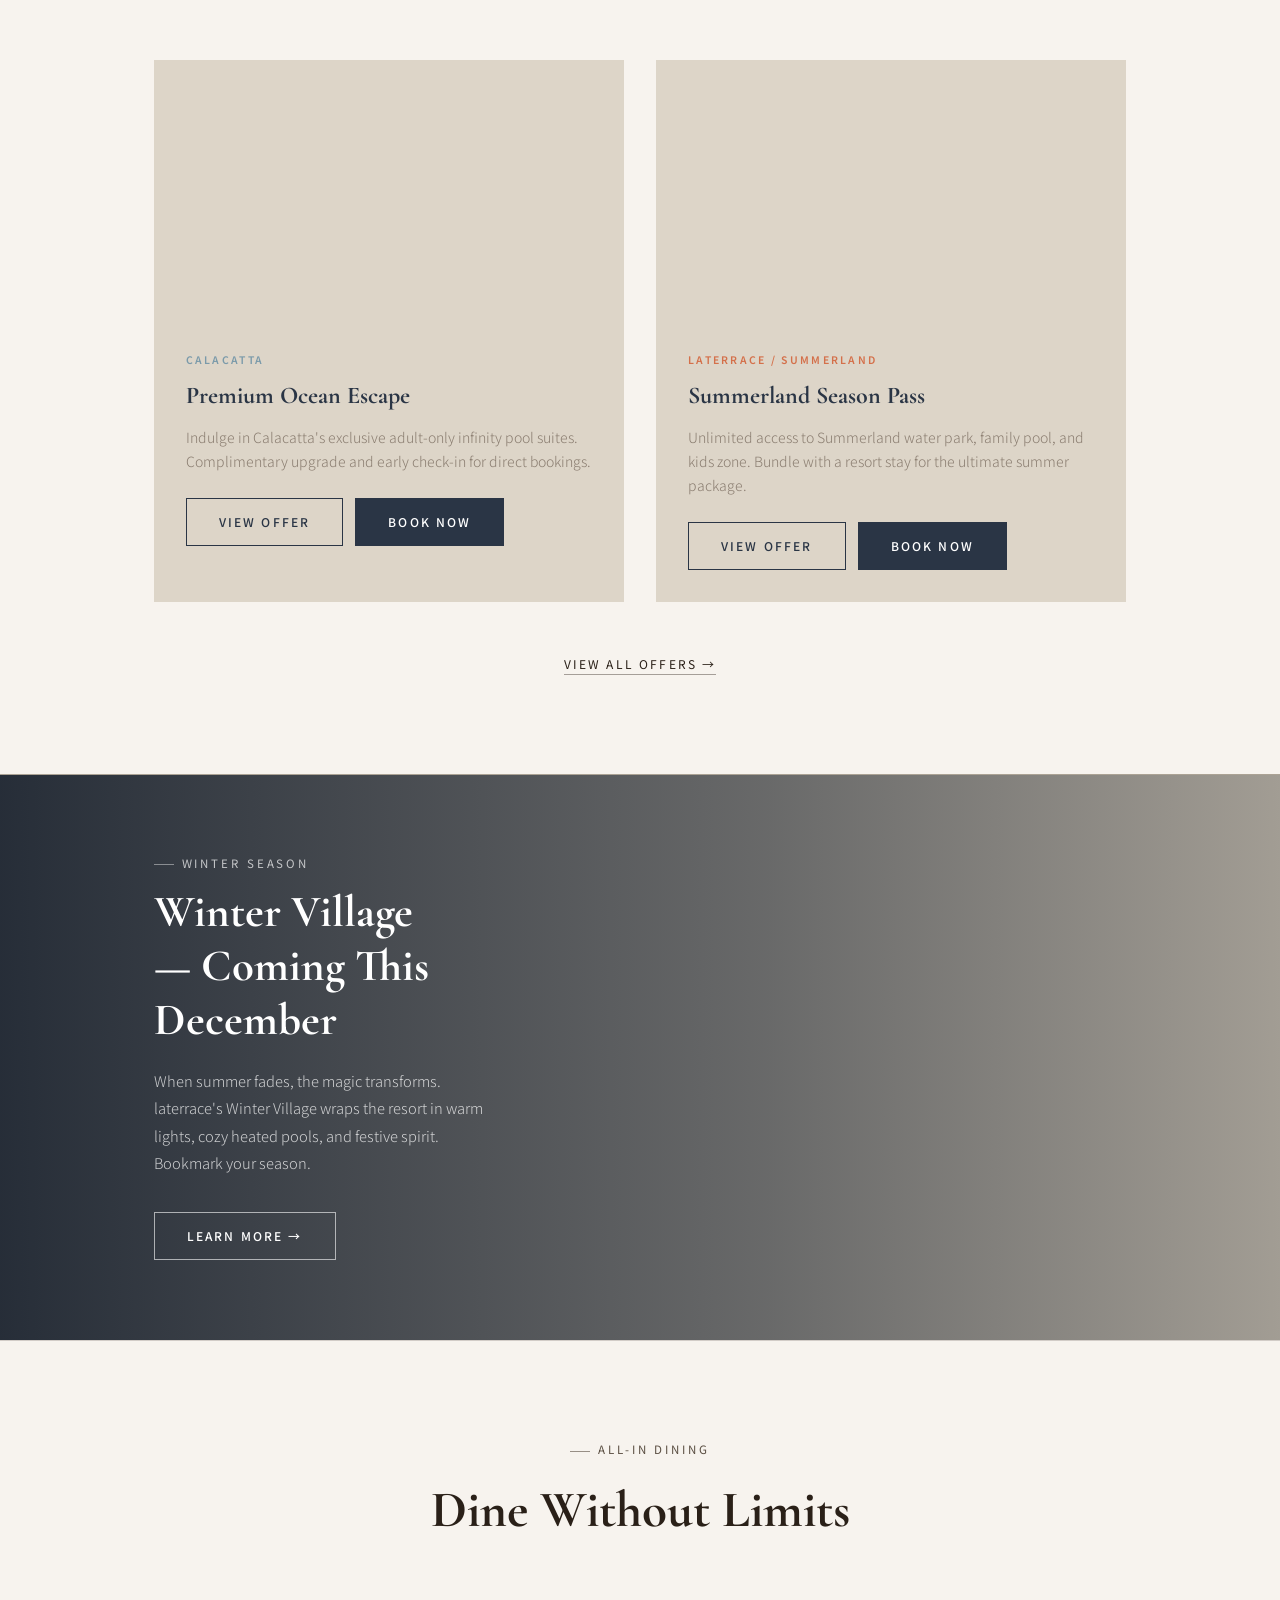
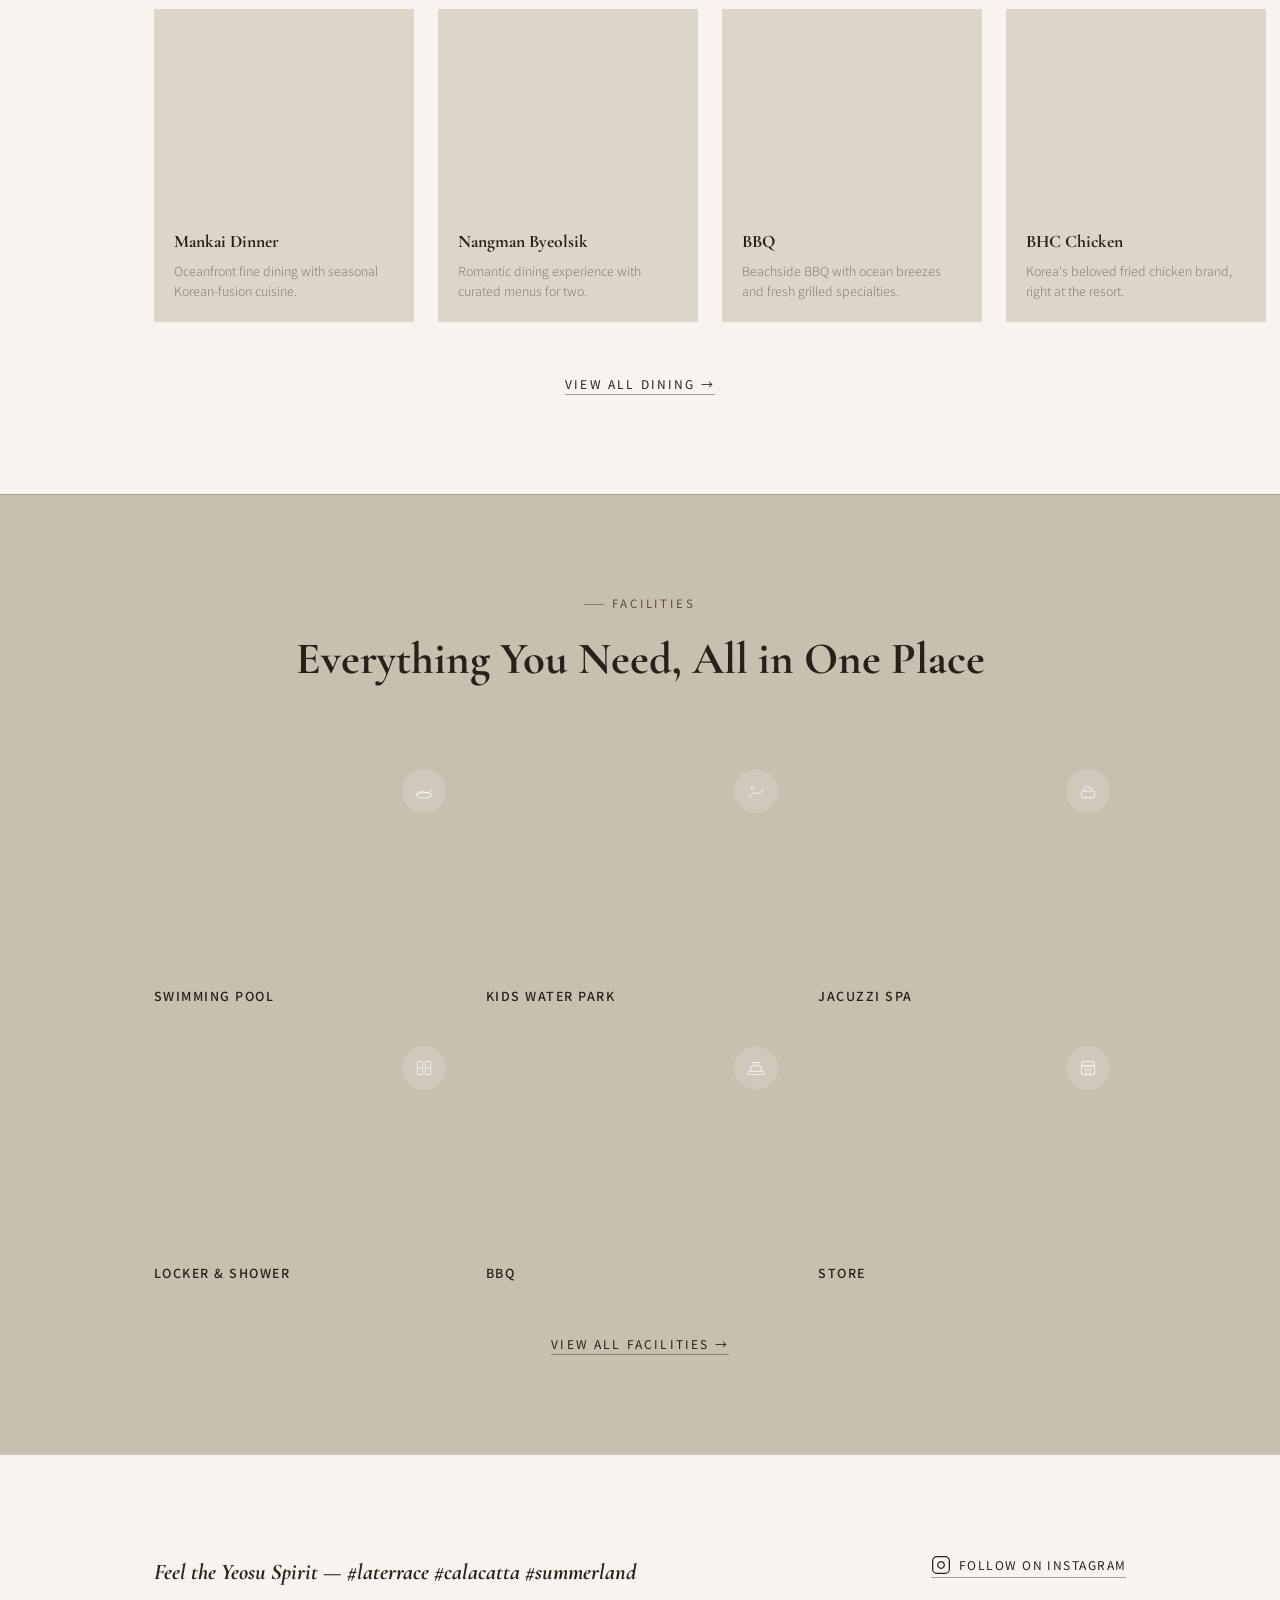
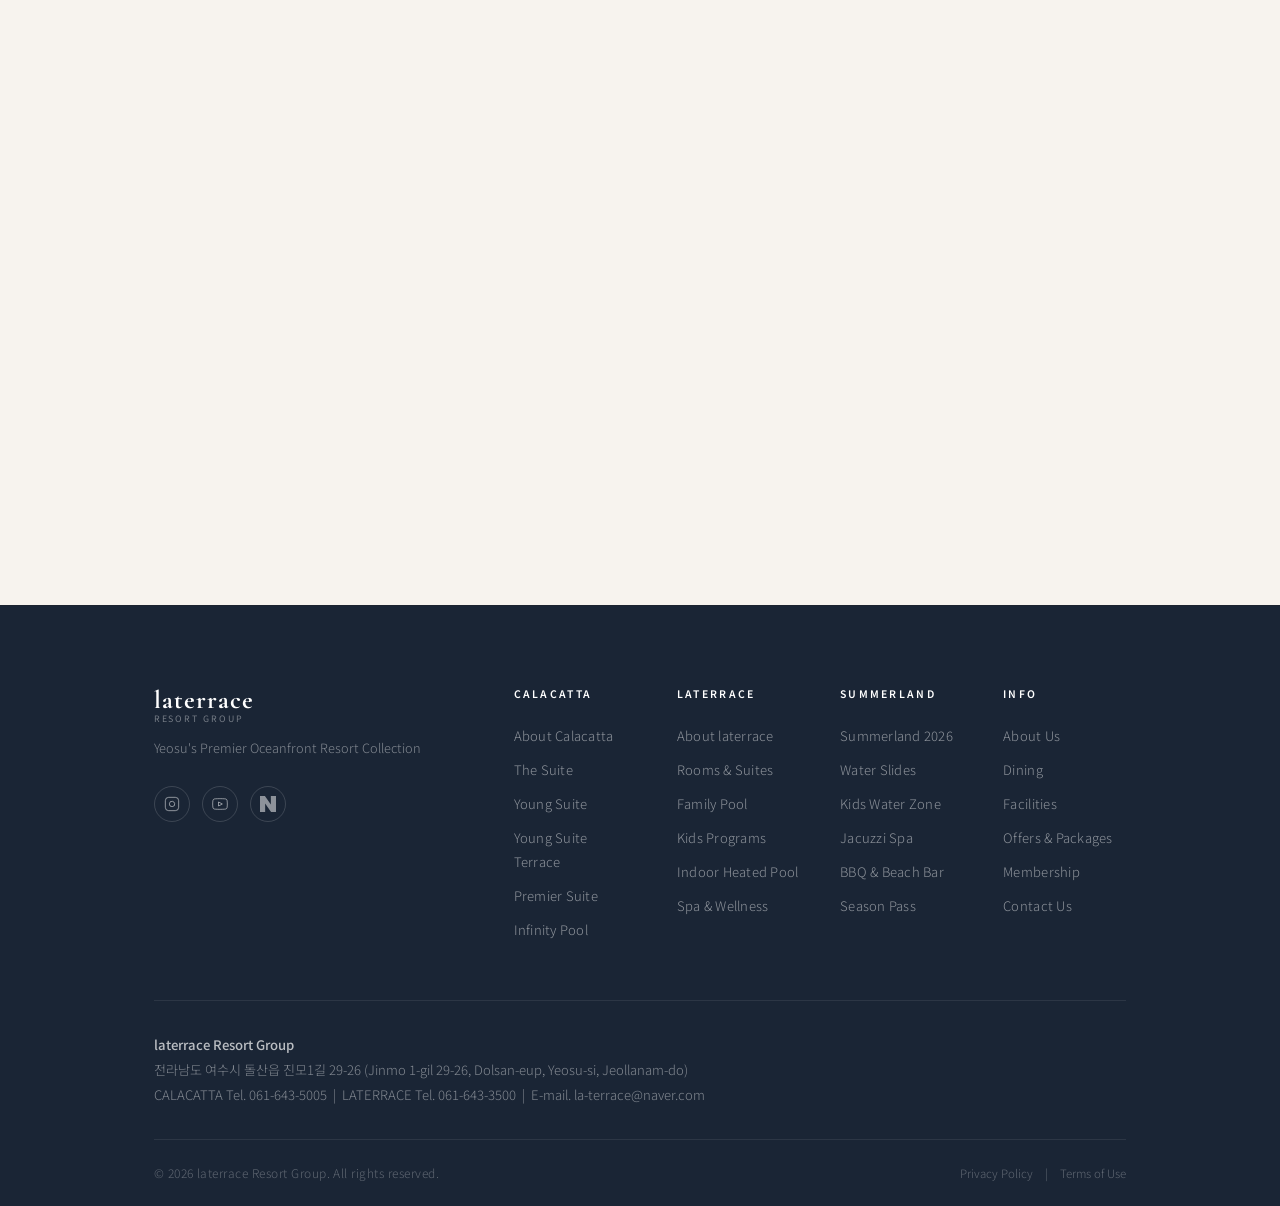
==== commit 8bad4982: "Apply manus.space assets: new CDN image URLs, HLS video URL, real footer info" ====
--- a/index.html
+++ b/index.html
@@ -85,7 +85,7 @@
         </a>
         <a href="#calacatta" class="mobile-menu__link">Calacatta</a>
         <a href="#laterrace" class="mobile-menu__link">laterrace</a>
-        <a href="#summerland" class="mobile-menu__link">Summerland</a>
+        <a href="summerland.html" class="mobile-menu__link">Summerland</a>
         <a href="#offers" class="mobile-menu__link">Offers</a>
         <a href="#dining" class="mobile-menu__link">Dining</a>
         <a href="#facilities" class="mobile-menu__link">Facilities</a>
@@ -134,12 +134,12 @@
 
       <!-- Video layer (behind text) -->
       <div class="hero__video-wrap">
-        <video class="hero__video" id="heroVideo" preload="auto" webkit-playsinline="true" playsinline="true" x-webkit-airplay="allow" muted autoplay loop poster="http://gonylab11.speedgabia.com/calacatta/main/4.jpg"></video>
+        <video class="hero__video" id="heroVideo" preload="auto" webkit-playsinline="true" playsinline="true" x-webkit-airplay="allow" muted autoplay loop poster="https://gonylab-image.com/cdn-cgi/image/width=2200,quality=95,format=auto/laterrace/main/intro.jpg"></video>
         <!-- Photo slideshow fallback -->
         <div class="hero__slideshow" id="heroSlideshow" style="display:none">
-          <div class="hero__slide active" style="background-image:url('http://gonylab11.speedgabia.com/calacatta/main/1.jpg')"></div>
-          <div class="hero__slide" style="background-image:url('http://gonylab11.speedgabia.com/calacatta/main/2.jpg')"></div>
-          <div class="hero__slide" style="background-image:url('http://gonylab11.speedgabia.com/calacatta/main/3.jpg')"></div>
+          <div class="hero__slide active" style="background-image:url('https://gonylab-image.com/cdn-cgi/image/width=2200,quality=95,format=auto/laterrace/main/1.jpg')"></div>
+          <div class="hero__slide" style="background-image:url('https://gonylab-image.com/cdn-cgi/image/width=2200,quality=95,format=auto/laterrace/main/2.jpg')"></div>
+          <div class="hero__slide" style="background-image:url('https://gonylab-image.com/cdn-cgi/image/width=2200,quality=95,format=auto/laterrace/main/3.jpg')"></div>
         </div>
         <!-- Volume button -->
         <button class="hero__volume" id="volumeBtn" aria-label="Toggle sound">
@@ -298,7 +298,7 @@
         <div class="brands__slider" id="brandsSlider">
 
           <div class="brand-slide" data-collection="calacatta">
-            <div class="brand-slide__img" style="background-image:url('http://gonylab11.speedgabia.com/calacatta/main/facility/1.jpg');"></div>
+            <div class="brand-slide__img" style="background-image:url('https://gonylab-image.com/cdn-cgi/image/width=1400,quality=90,format=auto/laterrace/room_cala/1/1.jpg');"></div>
             <div class="brand-slide__overlay"></div>
             <div class="brand-slide__content">
               <p class="brand-slide__brand">CALACATTA</p>
@@ -312,7 +312,7 @@
           </div>
 
           <div class="brand-slide" data-collection="calacatta">
-            <div class="brand-slide__img" style="background-image:url('http://gonylab11.speedgabia.com/calacatta/main/2.jpg');"></div>
+            <div class="brand-slide__img" style="background-image:url('https://gonylab-image.com/cdn-cgi/image/width=1400,quality=90,format=auto/laterrace/room_cala/2/1.jpg');"></div>
             <div class="brand-slide__overlay"></div>
             <div class="brand-slide__content">
               <p class="brand-slide__brand">CALACATTA</p>
@@ -326,7 +326,7 @@
           </div>
 
           <div class="brand-slide" data-collection="laterrace">
-            <div class="brand-slide__img" style="background-image:url('http://gonylab4.speedgabia.com/laterrace/room/1/5/1.jpg');"></div>
+            <div class="brand-slide__img" style="background-image:url('https://gonylab-image.com/cdn-cgi/image/width=1400,quality=90,format=auto/laterrace/room_late/a/1/1.jpg');"></div>
             <div class="brand-slide__overlay"></div>
             <div class="brand-slide__content">
               <p class="brand-slide__brand">LATERRACE</p>
@@ -340,7 +340,7 @@
           </div>
 
           <div class="brand-slide" data-collection="laterrace">
-            <div class="brand-slide__img" style="background-image:url('http://gonylab4.speedgabia.com/laterrace/facility/2/1.jpg');"></div>
+            <div class="brand-slide__img" style="background-image:url('https://gonylab-image.com/cdn-cgi/image/width=1400,quality=90,format=auto/laterrace/pool/7_spa/3.jpg');"></div>
             <div class="brand-slide__overlay"></div>
             <div class="brand-slide__content">
               <p class="brand-slide__brand">LATERRACE</p>
@@ -354,7 +354,7 @@
           </div>
 
           <div class="brand-slide" data-collection="summerland">
-            <div class="brand-slide__img" style="background-image:url('http://gonylab4.speedgabia.com/laterrace/facility/1/1.jpg');"></div>
+            <div class="brand-slide__img" style="background-image:url('https://gonylab-image.com/cdn-cgi/image/width=1400,quality=90,format=auto/laterrace/summerland/1.jpg');"></div>
             <div class="brand-slide__overlay"></div>
             <div class="brand-slide__content">
               <p class="brand-slide__brand">SUMMERLAND</p>
@@ -399,7 +399,7 @@
       <div class="be-rewarded__body reveal">
         <!-- 좌측 이미지 -->
         <div class="be-rewarded__photo-wrap">
-          <img src="http://gonylab4.speedgabia.com/laterrace/facility/2/1.jpg" alt="laterrace membership" class="be-rewarded__photo" />
+          <img src="https://gonylab-image.com/cdn-cgi/image/width=1400,quality=90,format=auto/laterrace/pool/7_spa/3.jpg" alt="laterrace membership" class="be-rewarded__photo" />
           <div class="be-rewarded__badge">FREE</div>
         </div>
         <!-- 우측 혜택 리스트 -->
@@ -429,7 +429,7 @@
   <section class="summerland" id="summerland">
     <div class="summerland__inner">
       <div class="summerland__visual reveal">
-        <div class="summerland__photo" style="background-image:url('http://gonylab4.speedgabia.com/laterrace/facility/1/1.jpg'); background-size:cover; background-position:center; width:100%; height:100%; min-height:500px; border-radius:4px;"></div>
+        <div class="summerland__photo" style="background-image:url('https://gonylab-image.com/cdn-cgi/image/width=1400,quality=90,format=auto/laterrace/summerland/1.jpg'); background-size:cover; background-position:center; width:100%; height:100%; min-height:500px; border-radius:4px;"></div>
       </div>
 
       <div class="summerland__content reveal delay-1">
@@ -501,7 +501,7 @@
 
       <div class="offers__grid reveal delay-1">
         <div class="offer-card">
-          <div class="offer-card__image" style="background-image:url('http://gonylab11.speedgabia.com/calacatta/main/facility/1.jpg'); background-size:cover; background-position:center; height:260px; border-radius:4px 4px 0 0;"></div>
+          <div class="offer-card__image" style="background-image:url('https://gonylab-image.com/cdn-cgi/image/width=1400,quality=90,format=auto/laterrace/room_cala/1/1.jpg'); background-size:cover; background-position:center; height:260px; border-radius:4px 4px 0 0;"></div>
           <div class="offer-card__body">
             <p class="offer-card__brand">CALACATTA</p>
             <h3 class="offer-card__title">Premium Ocean Escape</h3>
@@ -514,7 +514,7 @@
         </div>
 
         <div class="offer-card">
-          <div class="offer-card__image" style="background-image:url('http://gonylab4.speedgabia.com/laterrace/facility/3/1.jpg'); background-size:cover; background-position:center; height:260px; border-radius:4px 4px 0 0;"></div>
+          <div class="offer-card__image" style="background-image:url('https://gonylab-image.com/cdn-cgi/image/width=1400,quality=90,format=auto/laterrace/room_late/b/1/1.jpg'); background-size:cover; background-position:center; height:260px; border-radius:4px 4px 0 0;"></div>
           <div class="offer-card__body">
             <p class="offer-card__brand offer-card__brand--summer">LATERRACE / SUMMERLAND</p>
             <h3 class="offer-card__title">Summerland Season Pass</h3>
@@ -538,7 +538,7 @@
   ============================================================ -->
   <section class="winter" id="winter">
     <div class="winter__inner">
-      <div class="winter__bg" style="background-image:url('http://gonylab11.speedgabia.com/calacatta/main/6.jpg'); background-size:cover; background-position:center;"></div>
+      <div class="winter__bg" style="background-image:url('https://gonylab-image.com/cdn-cgi/image/width=2200,quality=95,format=auto/laterrace/main/6.jpg'); background-size:cover; background-position:center;"></div>
       <div class="winter__overlay"></div>
       <div class="winter__content reveal">
         <p class="section-label section-label--light">Winter Season</p>
@@ -564,49 +564,49 @@
       <div class="dining__scroll-wrap">
         <div class="dining__cards reveal delay-1">
           <div class="dining-card">
-            <div class="dining-card__image" style="background-image:url('http://gonylab4.speedgabia.com/laterrace/dining/1/2.jpg'); background-size:cover; background-position:center;"></div>
+            <div class="dining-card__image" style="background-image:url('https://gonylab-image.com/cdn-cgi/image/width=1000,quality=90,format=auto/laterrace/dining/1/1.jpg'); background-size:cover; background-position:center;"></div>
             <div class="dining-card__body">
               <h3 class="dining-card__name">Mankai Dinner</h3>
               <p class="dining-card__desc">Oceanfront fine dining with seasonal Korean-fusion cuisine.</p>
             </div>
           </div>
           <div class="dining-card">
-            <div class="dining-card__image" style="background-image:url('http://gonylab4.speedgabia.com/laterrace/dining/2/1.jpg'); background-size:cover; background-position:center;"></div>
+            <div class="dining-card__image" style="background-image:url('https://gonylab-image.com/cdn-cgi/image/width=1000,quality=90,format=auto/laterrace/dining/2/1.jpg'); background-size:cover; background-position:center;"></div>
             <div class="dining-card__body">
               <h3 class="dining-card__name">Nangman Byeolsik</h3>
               <p class="dining-card__desc">Romantic dining experience with curated menus for two.</p>
             </div>
           </div>
           <div class="dining-card">
-            <div class="dining-card__image" style="background-image:url('http://gonylab4.speedgabia.com/laterrace/dining/3/1.jpg'); background-size:cover; background-position:center;"></div>
+            <div class="dining-card__image" style="background-image:url('https://gonylab-image.com/cdn-cgi/image/width=1000,quality=90,format=auto/laterrace/dining/3/1.jpg'); background-size:cover; background-position:center;"></div>
             <div class="dining-card__body">
               <h3 class="dining-card__name">BBQ</h3>
               <p class="dining-card__desc">Beachside BBQ with ocean breezes and fresh grilled specialties.</p>
             </div>
           </div>
           <div class="dining-card">
-            <div class="dining-card__image" style="background-image:url('http://gonylab4.speedgabia.com/laterrace/dining/4/1.jpg'); background-size:cover; background-position:center;"></div>
+            <div class="dining-card__image" style="background-image:url('https://gonylab-image.com/cdn-cgi/image/width=1000,quality=90,format=auto/laterrace/dining/4/1.jpg'); background-size:cover; background-position:center;"></div>
             <div class="dining-card__body">
               <h3 class="dining-card__name">BHC Chicken</h3>
               <p class="dining-card__desc">Korea's beloved fried chicken brand, right at the resort.</p>
             </div>
           </div>
           <div class="dining-card">
-            <div class="dining-card__image" style="background-image:url('http://gonylab4.speedgabia.com/laterrace/dining/6/1.jpg'); background-size:cover; background-position:center;"></div>
+            <div class="dining-card__image" style="background-image:url('https://gonylab-image.com/cdn-cgi/image/width=1000,quality=90,format=auto/laterrace/dining/6/1.jpg'); background-size:cover; background-position:center;"></div>
             <div class="dining-card__body">
               <h3 class="dining-card__name">laterrace The Beach</h3>
               <p class="dining-card__desc">Casual beachfront bar and café with panoramic sea views.</p>
             </div>
           </div>
           <div class="dining-card">
-            <div class="dining-card__image" style="background-image:url('http://gonylab4.speedgabia.com/laterrace/dining/7/1.jpg'); background-size:cover; background-position:center;"></div>
+            <div class="dining-card__image" style="background-image:url('https://gonylab-image.com/cdn-cgi/image/width=1000,quality=90,format=auto/laterrace/dining/7/1.jpg'); background-size:cover; background-position:center;"></div>
             <div class="dining-card__body">
               <h3 class="dining-card__name">CU Convenience Store</h3>
               <p class="dining-card__desc">24/7 convenience for snacks, drinks, and daily essentials.</p>
             </div>
           </div>
           <div class="dining-card">
-            <div class="dining-card__image" style="background-image:url('http://gonylab4.speedgabia.com/laterrace/dining/5/1.jpg'); background-size:cover; background-position:center;"></div>
+            <div class="dining-card__image" style="background-image:url('https://gonylab-image.com/cdn-cgi/image/width=1000,quality=90,format=auto/laterrace/dining/5/1.jpg'); background-size:cover; background-position:center;"></div>
             <div class="dining-card__body">
               <h3 class="dining-card__name">Hot Dog</h3>
               <p class="dining-card__desc">Quick bites and snacks perfect for a day at the water park.</p>
@@ -633,32 +633,32 @@
 
       <div class="facilities__grid reveal delay-1">
         <div class="facility-item">
-          <div class="facility-item__image" style="background-image:url('http://gonylab4.speedgabia.com/laterrace/facility/1/1.jpg'); background-size:cover; background-position:center;"></div>
+          <div class="facility-item__image" style="background-image:url('https://gonylab-image.com/cdn-cgi/image/width=1400,quality=90,format=auto/laterrace/summerland/1.jpg'); background-size:cover; background-position:center;"></div>
           <div class="facility-item__icon"><svg viewBox="0 0 40 40" fill="none" stroke="currentColor" stroke-width="1.3"><ellipse cx="20" cy="28" rx="14" ry="5"/><path d="M6 28 Q10 18 20 22 Q30 26 34 16"/></svg></div>
           <span class="facility-item__name">Swimming Pool</span>
         </div>
         <div class="facility-item">
-          <div class="facility-item__image" style="background-image:url('http://gonylab4.speedgabia.com/laterrace/facility/3/1.jpg'); background-size:cover; background-position:center;"></div>
+          <div class="facility-item__image" style="background-image:url('https://gonylab-image.com/cdn-cgi/image/width=1400,quality=90,format=auto/laterrace/room_late/b/1/1.jpg'); background-size:cover; background-position:center;"></div>
           <div class="facility-item__icon"><svg viewBox="0 0 40 40" fill="none" stroke="currentColor" stroke-width="1.3"><circle cx="14" cy="14" r="3"/><path d="M8 32 Q12 20 20 24 Q28 28 32 16"/></svg></div>
           <span class="facility-item__name">Kids Water Park</span>
         </div>
         <div class="facility-item">
-          <div class="facility-item__image" style="background-image:url('http://gonylab4.speedgabia.com/laterrace/facility/5/1.jpg'); background-size:cover; background-position:center;"></div>
+          <div class="facility-item__image" style="background-image:url('https://gonylab-image.com/cdn-cgi/image/width=800,quality=90,format=auto/laterrace/facility/3_seminor/1.jpg'); background-size:cover; background-position:center;"></div>
           <div class="facility-item__icon"><svg viewBox="0 0 40 40" fill="none" stroke="currentColor" stroke-width="1.3"><rect x="8" y="20" width="24" height="12" rx="3"/><path d="M12 20 Q14 10 20 12 Q26 14 28 20"/></svg></div>
           <span class="facility-item__name">Jacuzzi Spa</span>
         </div>
         <div class="facility-item">
-          <div class="facility-item__image" style="background-image:url('http://gonylab11.speedgabia.com/calacatta/main/facility/4.jpg'); background-size:cover; background-position:center;"></div>
+          <div class="facility-item__image" style="background-image:url('https://gonylab-image.com/cdn-cgi/image/width=800,quality=90,format=auto/laterrace/facility/2_shower/1.jpg'); background-size:cover; background-position:center;"></div>
           <div class="facility-item__icon"><svg viewBox="0 0 40 40" fill="none" stroke="currentColor" stroke-width="1.3"><rect x="8" y="8" width="10" height="24" rx="1"/><rect x="22" y="8" width="10" height="24" rx="1"/><circle cx="13" cy="20" r="1.5"/><circle cx="27" cy="20" r="1.5"/></svg></div>
           <span class="facility-item__name">Locker &amp; Shower</span>
         </div>
         <div class="facility-item">
-          <div class="facility-item__image" style="background-image:url('http://gonylab4.speedgabia.com/laterrace/dining/3/1.jpg'); background-size:cover; background-position:center;"></div>
+          <div class="facility-item__image" style="background-image:url('https://gonylab-image.com/cdn-cgi/image/width=1000,quality=90,format=auto/laterrace/dining/3/1.jpg'); background-size:cover; background-position:center;"></div>
           <div class="facility-item__icon"><svg viewBox="0 0 40 40" fill="none" stroke="currentColor" stroke-width="1.3"><rect x="6" y="26" width="28" height="6" rx="1"/><path d="M10 26 L12 16 L28 16 L30 26"/><path d="M16 16 L16 10 M24 16 L24 10"/><path d="M13 10 L27 10"/></svg></div>
           <span class="facility-item__name">BBQ</span>
         </div>
         <div class="facility-item">
-          <div class="facility-item__image" style="background-image:url('http://gonylab4.speedgabia.com/laterrace/dining/7/1.jpg'); background-size:cover; background-position:center;"></div>
+          <div class="facility-item__image" style="background-image:url('https://gonylab-image.com/cdn-cgi/image/width=1000,quality=90,format=auto/laterrace/dining/7/1.jpg'); background-size:cover; background-position:center;"></div>
           <div class="facility-item__icon"><svg viewBox="0 0 40 40" fill="none" stroke="currentColor" stroke-width="1.3"><path d="M8 16 L10 8 L30 8 L32 16 Z"/><rect x="8" y="16" width="24" height="16" rx="1"/><rect x="16" y="22" width="8" height="10" rx="1"/></svg></div>
           <span class="facility-item__name">Store</span>
         </div>
@@ -688,14 +688,14 @@
       </div>
 
       <div class="gallery__grid reveal delay-1">
-        <div class="gallery__item gallery__item--large" style="background-image:url('http://gonylab11.speedgabia.com/calacatta/main/1.jpg'); background-size:cover; background-position:center;"></div>
-        <div class="gallery__item" style="background-image:url('http://gonylab4.speedgabia.com/laterrace/facility/1/1.jpg'); background-size:cover; background-position:center;"></div>
-        <div class="gallery__item" style="background-image:url('http://gonylab4.speedgabia.com/laterrace/facility/3/1.jpg'); background-size:cover; background-position:center;"></div>
-        <div class="gallery__item" style="background-image:url('http://gonylab11.speedgabia.com/calacatta/main/2.jpg'); background-size:cover; background-position:center;"></div>
-        <div class="gallery__item gallery__item--wide" style="background-image:url('http://gonylab4.speedgabia.com/laterrace/room/4/1/1.jpg'); background-size:cover; background-position:center;"></div>
-        <div class="gallery__item" style="background-image:url('http://gonylab4.speedgabia.com/laterrace/dining/1/1.jpg'); background-size:cover; background-position:center;"></div>
-        <div class="gallery__item" style="background-image:url('http://gonylab4.speedgabia.com/laterrace/room/1/5/1.jpg'); background-size:cover; background-position:center;"></div>
-        <div class="gallery__item" style="background-image:url('http://gonylab11.speedgabia.com/calacatta/main/3.jpg'); background-size:cover; background-position:center;"></div>
+        <div class="gallery__item gallery__item--large" style="background-image:url('https://gonylab-image.com/cdn-cgi/image/width=2200,quality=95,format=auto/laterrace/main/1.jpg'); background-size:cover; background-position:center;"></div>
+        <div class="gallery__item" style="background-image:url('https://gonylab-image.com/cdn-cgi/image/width=1400,quality=90,format=auto/laterrace/summerland/1.jpg'); background-size:cover; background-position:center;"></div>
+        <div class="gallery__item" style="background-image:url('https://gonylab-image.com/cdn-cgi/image/width=1400,quality=90,format=auto/laterrace/room_late/b/1/1.jpg'); background-size:cover; background-position:center;"></div>
+        <div class="gallery__item" style="background-image:url('https://gonylab-image.com/cdn-cgi/image/width=1400,quality=90,format=auto/laterrace/room_cala/2/1.jpg'); background-size:cover; background-position:center;"></div>
+        <div class="gallery__item gallery__item--wide" style="background-image:url('https://gonylab-image.com/cdn-cgi/image/width=1400,quality=90,format=auto/laterrace/room_late/d/1/1.jpg'); background-size:cover; background-position:center;"></div>
+        <div class="gallery__item" style="background-image:url('https://gonylab-image.com/cdn-cgi/image/width=1000,quality=90,format=auto/laterrace/dining/1/1.jpg'); background-size:cover; background-position:center;"></div>
+        <div class="gallery__item" style="background-image:url('https://gonylab-image.com/cdn-cgi/image/width=1400,quality=90,format=auto/laterrace/room_late/a/1/1.jpg'); background-size:cover; background-position:center;"></div>
+        <div class="gallery__item" style="background-image:url('https://gonylab-image.com/cdn-cgi/image/width=2200,quality=95,format=auto/laterrace/main/3.jpg'); background-size:cover; background-position:center;"></div>
       </div>
     </div>
   </section>
@@ -751,7 +751,7 @@
           <div class="footer__col">
             <h4 class="footer__col-title">SUMMERLAND</h4>
             <ul class="footer__col-list">
-              <li><a href="#">Summerland 2026</a></li>
+              <li><a href="summerland.html">Summerland 2026</a></li>
               <li><a href="#">Water Slides</a></li>
               <li><a href="#">Kids Water Zone</a></li>
               <li><a href="#">Jacuzzi Spa</a></li>
@@ -776,8 +776,8 @@
       <div class="footer__address">
         <p>
           <strong>laterrace Resort Group</strong><br />
-          전라남도 여수시 돌산읍 진모길 (Jinmo-gil, Dolsan-eup, Yeosu-si, Jeollanam-do, South Korea)<br />
-          Tel: +82-61-000-0000 &nbsp;|&nbsp; Email: info@laterrace-resort.com
+          전라남도 여수시 돌산읍 진모1길 29-26 (Jinmo 1-gil 29-26, Dolsan-eup, Yeosu-si, Jeollanam-do)<br />
+          CALACATTA Tel. 061-643-5005 &nbsp;|&nbsp; LATERRACE Tel. 061-643-3500 &nbsp;|&nbsp; E-mail. la-terrace@naver.com
         </p>
       </div>
 
